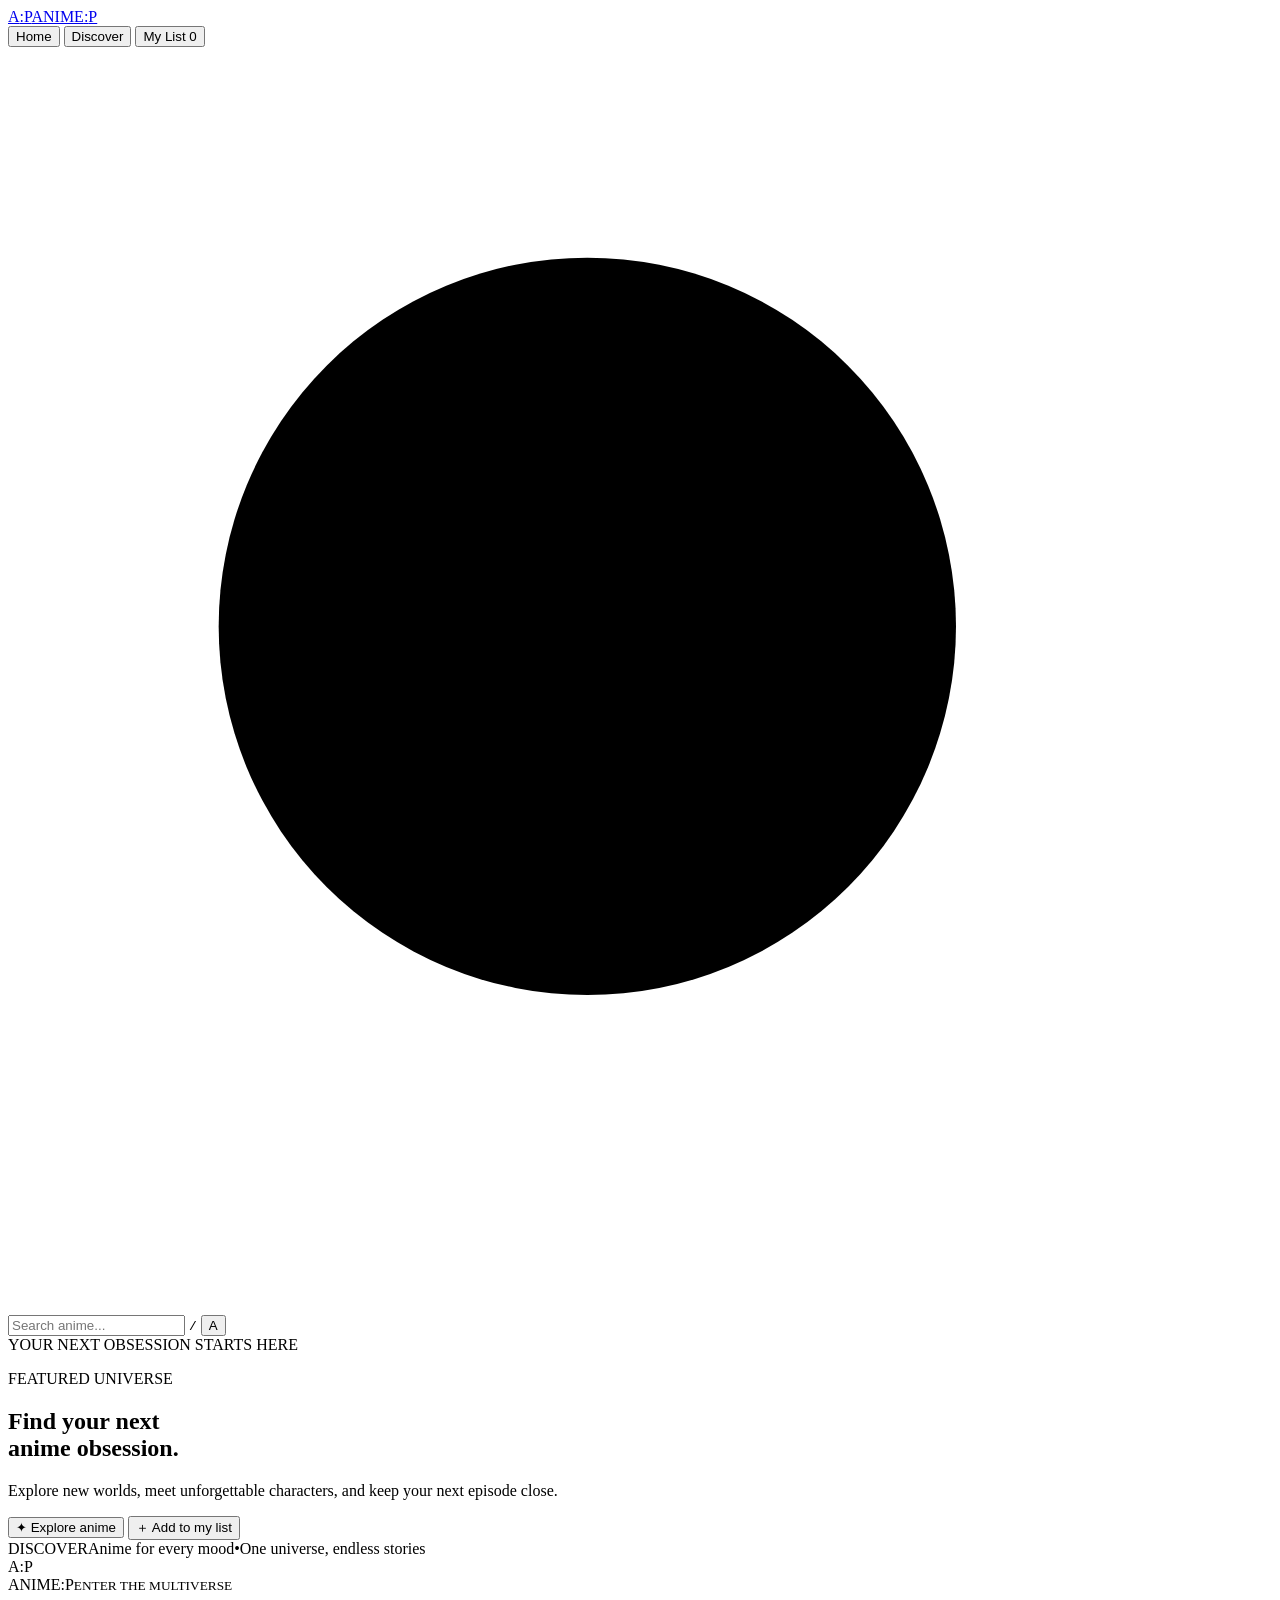
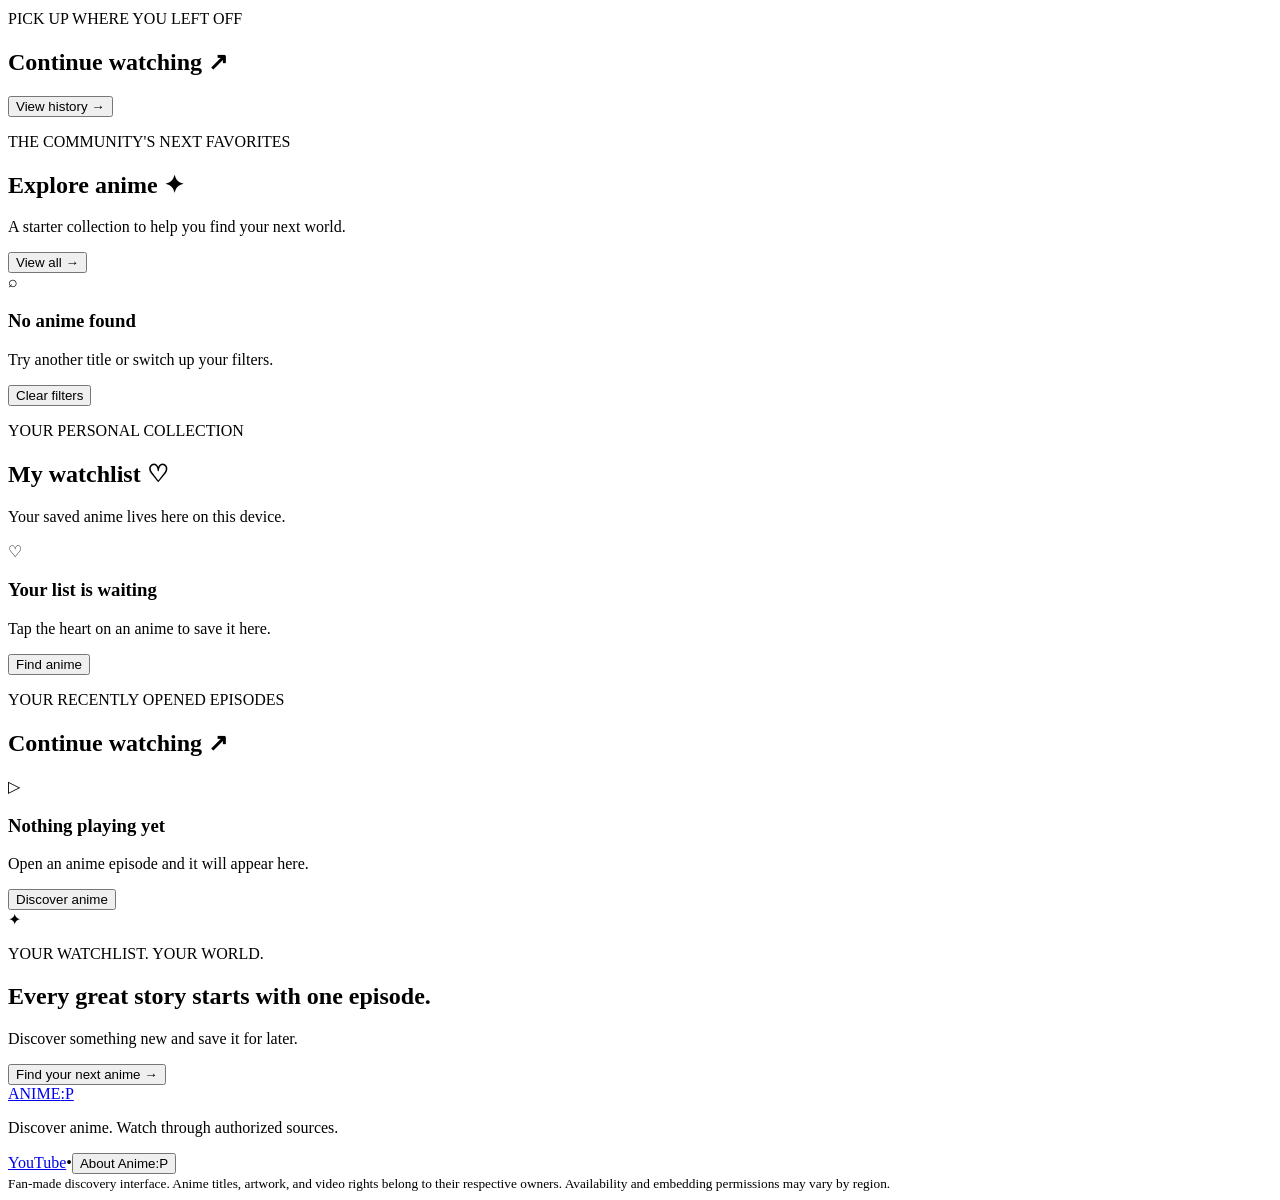
==== index.html @ 6824a946 "Rename index (12).html to index.html" ====
<!DOCTYPE html>
<html lang="en">
<head>
  <meta charset="UTF-8">
  <meta name="viewport" content="width=device-width, initial-scale=1.0">
  <meta name="theme-color" content="#090812">
  <meta name="description" content="Anime:P — discover anime, save your watchlist, and watch through authorized video sources.">
  <title>Anime:P — Your Anime Universe</title>
  <link rel="preconnect" href="https://fonts.googleapis.com">
  <link rel="preconnect" href="https://fonts.gstatic.com" crossorigin>
  <link href="https://fonts.googleapis.com/css2?family=DM+Sans:wght@400;500;600;700;800&family=Space+Grotesk:wght@500;600;700&display=swap" rel="stylesheet">
  <link rel="stylesheet" href="style.css">
  <script src="script.js" defer></script>
</head>
<body>
  <div class="ambient ambient-one"></div>
  <div class="ambient ambient-two"></div>
  <header class="topbar">
    <a class="brand" href="#" aria-label="Anime:P home"><span class="brand-mark">A<span>:</span>P</span><span class="brand-word">ANIME<span>:</span>P</span></a>
    <nav class="main-nav" aria-label="Main navigation">
      <button class="nav-link active" data-view="home">Home</button>
      <button class="nav-link" data-view="browse">Discover</button>
      <button class="nav-link" data-view="watchlist">My List <span id="listCount" class="nav-count">0</span></button>
    </nav>
    <div class="top-actions">
      <label class="search-box" aria-label="Search anime">
        <svg viewBox="0 0 24 24" aria-hidden="true"><circle cx="11" cy="11" r="7"></circle><path d="m16 16 4 4"></path></svg>
        <input id="searchInput" type="search" placeholder="Search anime..." autocomplete="off">
        <kbd>/</kbd>
      </label>
      <button class="avatar" id="profileButton" title="Local profile">A</button>
    </div>
  </header>

  <main>
    <section id="hero" class="hero">
      <div class="hero-copy">
        <div class="eyebrow"><span class="pulse-dot"></span> YOUR NEXT OBSESSION STARTS HERE</div>
        <p class="hero-kicker">FEATURED UNIVERSE</p>
        <h1>Find your next<br><span>anime obsession.</span></h1>
        <p class="hero-description">Explore new worlds, meet unforgettable characters, and keep your next episode close.</p>
        <div class="hero-actions">
          <button class="btn btn-primary" id="exploreButton"><span>✦</span> Explore anime</button>
          <button class="btn btn-ghost" id="heroListButton">＋ Add to my list</button>
        </div>
        <div class="hero-meta"><span class="meta-chip">DISCOVER</span><span>Anime for every mood</span><span class="meta-separator">•</span><span>One universe, endless stories</span></div>
      </div>
      <div class="hero-art" aria-hidden="true">
        <div class="orbit orbit-one"></div><div class="orbit orbit-two"></div>
        <div class="hero-glow"></div>
        <div class="hero-monogram">A<span>:</span>P</div>
        <div class="hero-art-caption"><span>ANIME:P</span><small>ENTER THE MULTIVERSE</small></div>
      </div>
      <div class="hero-bottom-line"></div>
    </section>

    <section id="continueSection" class="content-section hidden">
      <div class="section-heading"><div><p class="section-eyebrow">PICK UP WHERE YOU LEFT OFF</p><h2>Continue watching <span class="heading-spark">↗</span></h2></div><button class="text-button" data-view="history">View history <span>→</span></button></div>
      <div id="continueGrid" class="anime-row"></div>
    </section>

    <section id="homeTrending" class="content-section">
      <div class="section-heading"><div><p class="section-eyebrow">THE COMMUNITY'S NEXT FAVORITES</p><h2>Explore anime <span class="heading-spark">✦</span></h2><p class="section-subtitle">A starter collection to help you find your next world.</p></div><button class="text-button" data-view="browse">View all <span>→</span></button></div>
      <div id="genreChips" class="genre-chips"></div>
      <div id="animeGrid" class="anime-grid"></div>
      <div id="emptyState" class="empty-state hidden"><div class="empty-icon">⌕</div><h3>No anime found</h3><p>Try another title or switch up your filters.</p><button class="btn btn-ghost" id="clearFilters">Clear filters</button></div>
    </section>

    <section id="watchlistSection" class="content-section hidden">
      <div class="section-heading"><div><p class="section-eyebrow">YOUR PERSONAL COLLECTION</p><h2>My watchlist <span class="heading-spark">♡</span></h2><p class="section-subtitle">Your saved anime lives here on this device.</p></div></div>
      <div id="watchlistGrid" class="anime-grid"></div>
      <div id="watchlistEmpty" class="empty-state"><div class="empty-icon">♡</div><h3>Your list is waiting</h3><p>Tap the heart on an anime to save it here.</p><button class="btn btn-primary" data-view="browse">Find anime</button></div>
    </section>

    <section id="historySection" class="content-section hidden">
      <div class="section-heading"><div><p class="section-eyebrow">YOUR RECENTLY OPENED EPISODES</p><h2>Continue watching <span class="heading-spark">↗</span></h2></div></div>
      <div id="historyGrid" class="anime-grid"></div>
      <div id="historyEmpty" class="empty-state"><div class="empty-icon">▷</div><h3>Nothing playing yet</h3><p>Open an anime episode and it will appear here.</p><button class="btn btn-primary" data-view="browse">Discover anime</button></div>
    </section>

    <section class="bottom-callout">
      <div class="callout-symbol">✦</div><div><p class="section-eyebrow">YOUR WATCHLIST. YOUR WORLD.</p><h2>Every great story starts with one episode.</h2><p>Discover something new and save it for later.</p></div><button class="btn btn-primary" data-view="browse">Find your next anime <span>→</span></button>
    </section>
  </main>

  <footer class="footer"><a class="footer-brand" href="#">ANIME<span>:</span>P</a><p>Discover anime. Watch through authorized sources.</p><div><a href="https://www.youtube.com/" target="_blank" rel="noopener noreferrer">YouTube</a><span>•</span><button id="aboutButton">About Anime:P</button></div><small>Fan-made discovery interface. Anime titles, artwork, and video rights belong to their respective owners. Availability and embedding permissions may vary by region.</small></footer>

  <div id="toast" class="toast" role="status" aria-live="polite"></div>

  <dialog id="detailDialog" class="app-dialog">
    <button class="dialog-close" data-close="detailDialog" aria-label="Close">×</button>
    <div id="detailContent"></div>
  </dialog>
  <dialog id="playerDialog" class="app-dialog player-dialog">
    <button class="dialog-close" data-close="playerDialog" aria-label="Close player">×</button>
    <div id="playerContent"></div>
  </dialog>
  <dialog id="aboutDialog" class="app-dialog small-dialog">
    <button class="dialog-close" data-close="aboutDialog" aria-label="Close">×</button>
    <p class="section-eyebrow">A LITTLE ABOUT US</p><h2>Anime:P</h2>
    <p>Anime:P is an independent anime discovery interface. It does not host or re-upload anime episodes. Video playback is provided by third-party sources only when an authorized embed is configured and available.</p>
    <p>Starter catalog entries are examples for the interface. Add official video IDs and verify regional availability before presenting an episode as playable.</p>
    <button class="btn btn-primary" data-close="aboutDialog">Got it</button>
  </dialog>
</body>
</html>
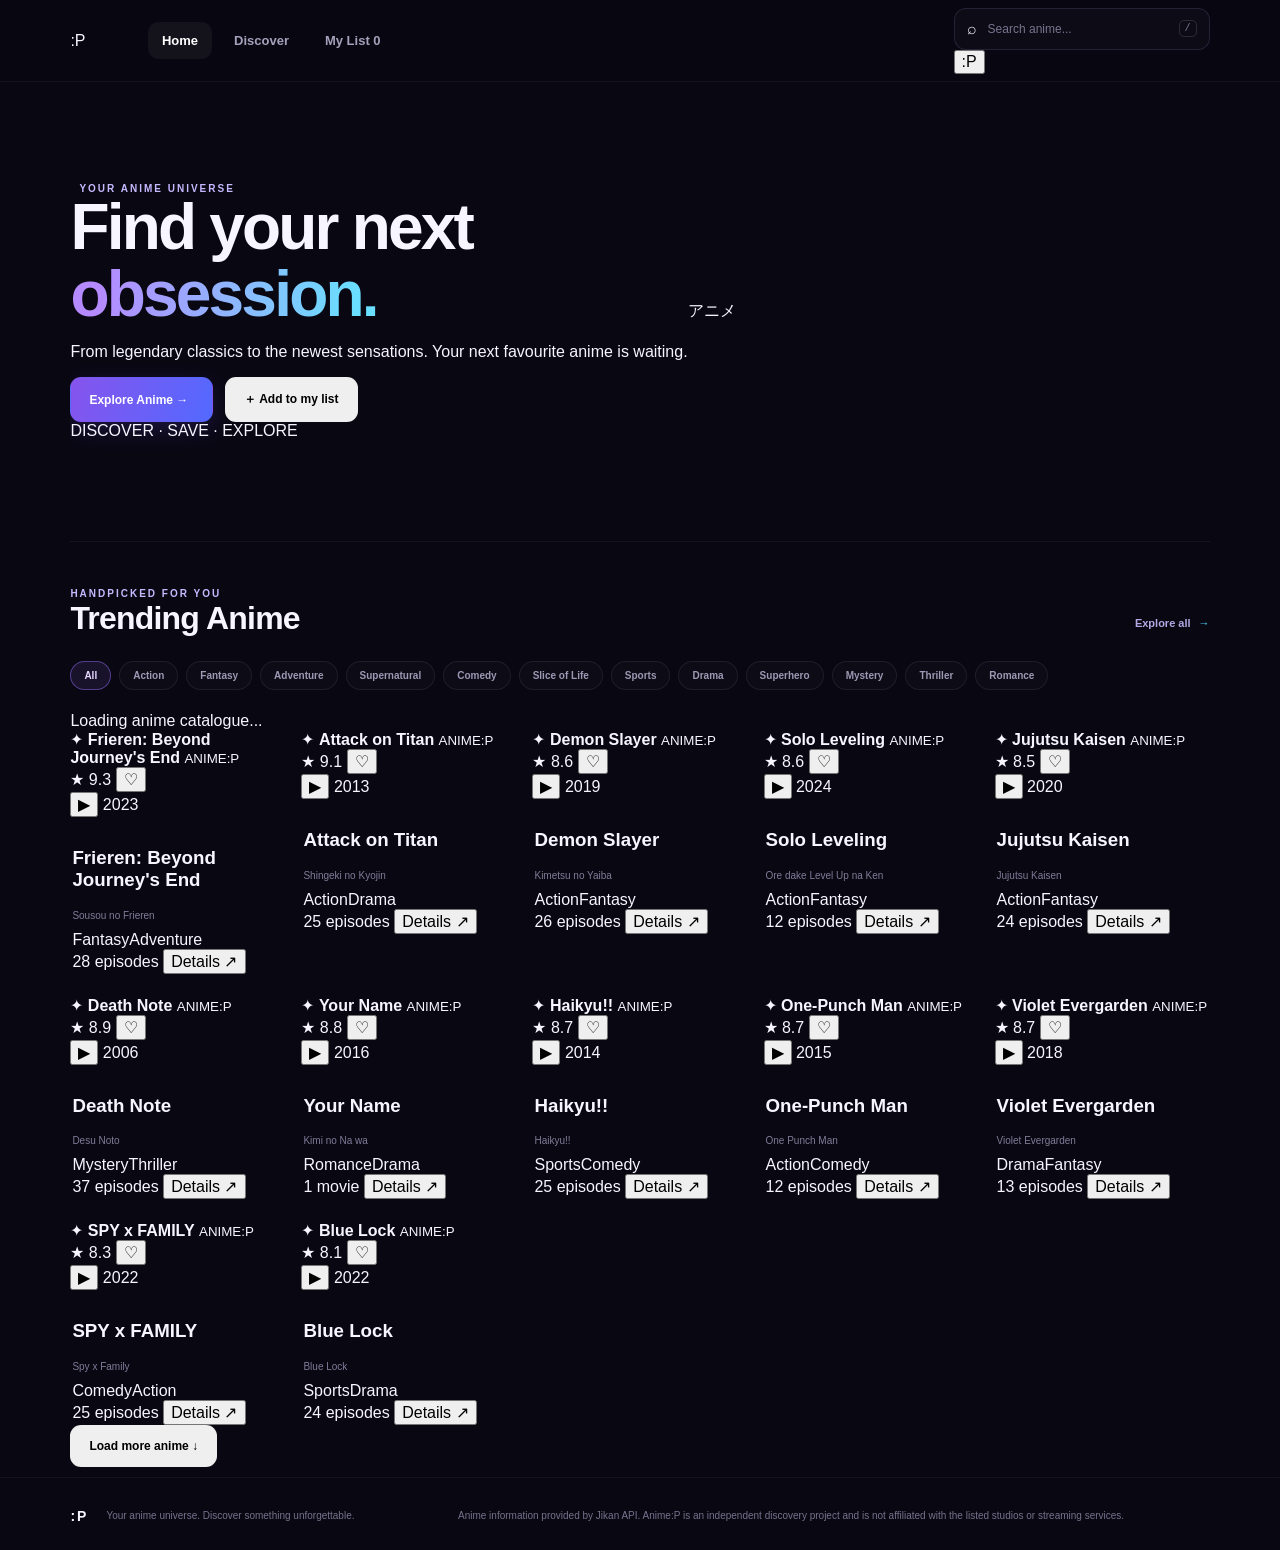
==== commit d1360c86: "Update index.html" ====
--- a/index.html
+++ b/index.html
@@ -1,10 +1,11 @@
+
 <!DOCTYPE html>
 <html lang="en">
 <head>
   <meta charset="UTF-8">
   <meta name="viewport" content="width=device-width, initial-scale=1.0">
   <meta name="theme-color" content="#090812">
-  <meta name="description" content="Anime:P — discover anime, save your watchlist, and watch through authorized video sources.">
+  <meta name="description" content="Discover trending anime, explore genres, save favourites and find your next anime obsession on Anime:P.">
   <title>Anime:P — Your Anime Universe</title>
   <link rel="preconnect" href="https://fonts.googleapis.com">
   <link rel="preconnect" href="https://fonts.gstatic.com" crossorigin>
@@ -13,94 +14,135 @@
   <script src="script.js" defer></script>
 </head>
 <body>
-  <div class="ambient ambient-one"></div>
-  <div class="ambient ambient-two"></div>
   <header class="topbar">
-    <a class="brand" href="#" aria-label="Anime:P home"><span class="brand-mark">A<span>:</span>P</span><span class="brand-word">ANIME<span>:</span>P</span></a>
-    <nav class="main-nav" aria-label="Main navigation">
+    <a class="brand" href="#" data-view="home" aria-label="Anime P home">:P</a>
+
+    <nav class="main-nav">
       <button class="nav-link active" data-view="home">Home</button>
       <button class="nav-link" data-view="browse">Discover</button>
-      <button class="nav-link" data-view="watchlist">My List <span id="listCount" class="nav-count">0</span></button>
+      <button class="nav-link" data-view="watchlist">My List <span id="listCount">0</span></button>
     </nav>
-    <div class="top-actions">
-      <label class="search-box" aria-label="Search anime">
-        <svg viewBox="0 0 24 24" aria-hidden="true"><circle cx="11" cy="11" r="7"></circle><path d="m16 16 4 4"></path></svg>
+
+    <div class="header-actions">
+      <label class="search-box">
+        <span>⌕</span>
         <input id="searchInput" type="search" placeholder="Search anime..." autocomplete="off">
         <kbd>/</kbd>
       </label>
-      <button class="avatar" id="profileButton" title="Local profile">A</button>
+      <button class="profile-button" id="aboutButton" aria-label="About Anime P">:P</button>
     </div>
   </header>
 
   <main>
     <section id="hero" class="hero">
-      <div class="hero-copy">
-        <div class="eyebrow"><span class="pulse-dot"></span> YOUR NEXT OBSESSION STARTS HERE</div>
-        <p class="hero-kicker">FEATURED UNIVERSE</p>
-        <h1>Find your next<br><span>anime obsession.</span></h1>
-        <p class="hero-description">Explore new worlds, meet unforgettable characters, and keep your next episode close.</p>
+      <div class="hero-backdrop"></div>
+      <div class="hero-content">
+        <span class="eyebrow"><span class="live-dot"></span> YOUR ANIME UNIVERSE</span>
+        <h1>Find your next<br><span>obsession.</span></h1>
+        <p>From legendary classics to the newest sensations. Your next favourite anime is waiting.</p>
         <div class="hero-actions">
-          <button class="btn btn-primary" id="exploreButton"><span>✦</span> Explore anime</button>
-          <button class="btn btn-ghost" id="heroListButton">＋ Add to my list</button>
+          <button class="btn btn-primary" id="exploreButton">Explore Anime <span>→</span></button>
+          <button class="btn btn-secondary" id="heroListButton">♡ My Watchlist</button>
         </div>
-        <div class="hero-meta"><span class="meta-chip">DISCOVER</span><span>Anime for every mood</span><span class="meta-separator">•</span><span>One universe, endless stories</span></div>
+        <div class="hero-note">DISCOVER · SAVE · EXPLORE</div>
       </div>
-      <div class="hero-art" aria-hidden="true">
-        <div class="orbit orbit-one"></div><div class="orbit orbit-two"></div>
-        <div class="hero-glow"></div>
-        <div class="hero-monogram">A<span>:</span>P</div>
-        <div class="hero-art-caption"><span>ANIME:P</span><small>ENTER THE MULTIVERSE</small></div>
-      </div>
-      <div class="hero-bottom-line"></div>
+      <div class="hero-decoration">アニメ</div>
     </section>
 
     <section id="continueSection" class="content-section hidden">
-      <div class="section-heading"><div><p class="section-eyebrow">PICK UP WHERE YOU LEFT OFF</p><h2>Continue watching <span class="heading-spark">↗</span></h2></div><button class="text-button" data-view="history">View history <span>→</span></button></div>
+      <div class="section-heading">
+        <div><span class="eyebrow">PICK UP WHERE YOU LEFT OFF</span><h2>Continue exploring</h2></div>
+      </div>
       <div id="continueGrid" class="anime-row"></div>
     </section>
 
     <section id="homeTrending" class="content-section">
-      <div class="section-heading"><div><p class="section-eyebrow">THE COMMUNITY'S NEXT FAVORITES</p><h2>Explore anime <span class="heading-spark">✦</span></h2><p class="section-subtitle">A starter collection to help you find your next world.</p></div><button class="text-button" data-view="browse">View all <span>→</span></button></div>
-      <div id="genreChips" class="genre-chips"></div>
+      <div class="section-heading">
+        <div><span class="eyebrow">HANDPICKED FOR YOU</span><h2 id="collectionTitle">Trending Anime</h2></div>
+        <button class="text-button" data-view="browse">Explore all <span>→</span></button>
+      </div>
+
+      <div id="genreChips" class="genre-chips">
+        <button class="genre-chip active" data-genre="all">All anime</button>
+        <button class="genre-chip" data-genre="Action">Action</button>
+        <button class="genre-chip" data-genre="Adventure">Adventure</button>
+        <button class="genre-chip" data-genre="Comedy">Comedy</button>
+        <button class="genre-chip" data-genre="Drama">Drama</button>
+        <button class="genre-chip" data-genre="Fantasy">Fantasy</button>
+        <button class="genre-chip" data-genre="Romance">Romance</button>
+        <button class="genre-chip" data-genre="Sci-Fi">Sci-Fi</button>
+      </div>
+
+      <div id="statusMessage" class="status-message">Loading anime catalogue...</div>
       <div id="animeGrid" class="anime-grid"></div>
-      <div id="emptyState" class="empty-state hidden"><div class="empty-icon">⌕</div><h3>No anime found</h3><p>Try another title or switch up your filters.</p><button class="btn btn-ghost" id="clearFilters">Clear filters</button></div>
+
+      <div id="emptyState" class="empty-state hidden">
+        <div class="empty-icon">⌕</div>
+        <h3>No anime found</h3>
+        <p>Try another title or genre.</p>
+        <button class="btn btn-secondary" id="clearFilters">Clear filters</button>
+      </div>
+
+      <div class="load-more-wrap">
+        <button class="btn btn-secondary" id="loadMoreButton">Load more anime ↓</button>
+      </div>
     </section>
 
     <section id="watchlistSection" class="content-section hidden">
-      <div class="section-heading"><div><p class="section-eyebrow">YOUR PERSONAL COLLECTION</p><h2>My watchlist <span class="heading-spark">♡</span></h2><p class="section-subtitle">Your saved anime lives here on this device.</p></div></div>
+      <div class="section-heading">
+        <div><span class="eyebrow">YOUR PERSONAL COLLECTION</span><h2>My Watchlist</h2><p class="section-description">All the anime you want to keep close.</p></div>
+      </div>
       <div id="watchlistGrid" class="anime-grid"></div>
-      <div id="watchlistEmpty" class="empty-state"><div class="empty-icon">♡</div><h3>Your list is waiting</h3><p>Tap the heart on an anime to save it here.</p><button class="btn btn-primary" data-view="browse">Find anime</button></div>
+      <div id="watchlistEmpty" class="empty-state">
+        <div class="empty-icon">♡</div>
+        <h3>Your list is waiting</h3>
+        <p>Tap the heart on any anime to save it here.</p>
+        <button class="btn btn-primary" data-view="browse">Discover anime →</button>
+      </div>
     </section>
 
     <section id="historySection" class="content-section hidden">
-      <div class="section-heading"><div><p class="section-eyebrow">YOUR RECENTLY OPENED EPISODES</p><h2>Continue watching <span class="heading-spark">↗</span></h2></div></div>
+      <div class="section-heading">
+        <div><span class="eyebrow">YOUR RECENT ACTIVITY</span><h2>Recently viewed</h2></div>
+        <button id="clearHistoryButton" class="text-button">Clear history</button>
+      </div>
       <div id="historyGrid" class="anime-grid"></div>
-      <div id="historyEmpty" class="empty-state"><div class="empty-icon">▷</div><h3>Nothing playing yet</h3><p>Open an anime episode and it will appear here.</p><button class="btn btn-primary" data-view="browse">Discover anime</button></div>
-    </section>
-
-    <section class="bottom-callout">
-      <div class="callout-symbol">✦</div><div><p class="section-eyebrow">YOUR WATCHLIST. YOUR WORLD.</p><h2>Every great story starts with one episode.</h2><p>Discover something new and save it for later.</p></div><button class="btn btn-primary" data-view="browse">Find your next anime <span>→</span></button>
+      <div id="historyEmpty" class="empty-state hidden">
+        <div class="empty-icon">◷</div>
+        <h3>Nothing here yet</h3>
+        <p>Open an anime to start your discovery history.</p>
+        <button class="btn btn-primary" data-view="browse">Find anime →</button>
+      </div>
     </section>
   </main>
 
-  <footer class="footer"><a class="footer-brand" href="#">ANIME<span>:</span>P</a><p>Discover anime. Watch through authorized sources.</p><div><a href="https://www.youtube.com/" target="_blank" rel="noopener noreferrer">YouTube</a><span>•</span><button id="aboutButton">About Anime:P</button></div><small>Fan-made discovery interface. Anime titles, artwork, and video rights belong to their respective owners. Availability and embedding permissions may vary by region.</small></footer>
+  <footer class="footer">
+    <a href="#" class="brand footer-brand" data-view="home">:P</a>
+    <p>Your anime universe. Discover something unforgettable.</p>
+    <p class="footer-small">Anime information provided by Jikan API. Anime:P is an independent discovery project and is not affiliated with the listed studios or streaming services.</p>
+  </footer>
+
+  <dialog id="detailDialog" class="app-dialog">
+    <button class="dialog-close" data-close="detailDialog" aria-label="Close">✕</button>
+    <div id="detailContent"></div>
+  </dialog>
+
+  <dialog id="playerDialog" class="app-dialog player-dialog">
+    <button class="dialog-close" data-close="playerDialog" aria-label="Close">✕</button>
+    <div id="playerContent"></div>
+  </dialog>
+
+  <dialog id="aboutDialog" class="app-dialog small-dialog">
+    <button class="dialog-close" data-close="aboutDialog" aria-label="Close">✕</button>
+    <div class="about-content">
+      <div class="about-logo">:P</div>
+      <h2>Welcome to Anime:P</h2>
+      <p>A place to discover anime, explore genres, learn about shows, and build your personal watchlist.</p>
+      <p class="section-description">Anime details are fetched from Jikan, an unofficial MyAnimeList API. This website does not host anime episodes.</p>
+      <button class="btn btn-primary" data-close="aboutDialog">Let's explore →</button>
+    </div>
+  </dialog>
 
   <div id="toast" class="toast" role="status" aria-live="polite"></div>
-
-  <dialog id="detailDialog" class="app-dialog">
-    <button class="dialog-close" data-close="detailDialog" aria-label="Close">×</button>
-    <div id="detailContent"></div>
-  </dialog>
-  <dialog id="playerDialog" class="app-dialog player-dialog">
-    <button class="dialog-close" data-close="playerDialog" aria-label="Close player">×</button>
-    <div id="playerContent"></div>
-  </dialog>
-  <dialog id="aboutDialog" class="app-dialog small-dialog">
-    <button class="dialog-close" data-close="aboutDialog" aria-label="Close">×</button>
-    <p class="section-eyebrow">A LITTLE ABOUT US</p><h2>Anime:P</h2>
-    <p>Anime:P is an independent anime discovery interface. It does not host or re-upload anime episodes. Video playback is provided by third-party sources only when an authorized embed is configured and available.</p>
-    <p>Starter catalog entries are examples for the interface. Add official video IDs and verify regional availability before presenting an episode as playable.</p>
-    <button class="btn btn-primary" data-close="aboutDialog">Got it</button>
-  </dialog>
 </body>
 </html>
--- a/style.css
+++ b/style.css
@@ -0,0 +1,25 @@
+ :root {
+  --bg:#090812; --panel:#11101e; --panel-2:#171429; --line:rgba(176,157,255,.14);
+  --text:#f7f5ff; --muted:#a5a0bb; --violet:#a56bff; --violet-bright:#bd8aff;
+  --blue:#4bd8ff; --radius:18px; --font:'DM Sans',sans-serif; --display:'Space Grotesk',sans-serif;
+}
+*{box-sizing:border-box}html{scroll-behavior:smooth}body{margin:0;background:var(--bg);color:var(--text);font-family:var(--font);min-height:100vh;overflow-x:hidden}
+button,input{font:inherit}button{cursor:pointer}a{color:inherit;text-decoration:none}.hidden{display:none!important}
+.ambient{position:absolute;pointer-events:none;filter:blur(100px);opacity:.15;z-index:-1;border-radius:50%}.ambient-one{width:380px;height:380px;background:#743bff;top:170px;left:-190px}.ambient-two{width:320px;height:320px;background:#0878ff;top:580px;right:-190px}
+.topbar{height:82px;display:flex;align-items:center;justify-content:space-between;padding:0 clamp(18px,5.5vw,88px);gap:24px;border-bottom:1px solid rgba(255,255,255,.055);background:rgba(9,8,18,.82);backdrop-filter:blur(20px);position:sticky;top:0;z-index:20}
+.brand{display:flex;align-items:center;gap:10px;flex-shrink:0}.brand-mark{width:42px;height:42px;display:grid;place-items:center;border-radius:13px;background:linear-gradient(145deg,#9c60ff,#3c65ff);font:700 16px var(--display);box-shadow:0 5px 25px #8047ff35}.brand-mark span,.brand-word span,.footer-brand span{color:var(--blue)}.brand-word{font:700 17px var(--display);letter-spacing:1.4px}
+.main-nav{display:flex;align-items:center;gap:8px;margin-right:auto;margin-left:clamp(10px,3vw,48px)}.nav-link{border:0;background:transparent;color:var(--muted);padding:11px 14px;border-radius:10px;font-size:13px;font-weight:700;transition:.2s}.nav-link:hover,.nav-link.active{color:white;background:#ffffff0c}.nav-count{font-size:10px;background:#6d4acb;color:white;border-radius:20px;padding:2px 6px;margin-left:4px}
+.top-actions{display:flex;align-items:center;gap:14px}.search-box{height:42px;width:clamp(170px,20vw,260px);display:flex;align-items:center;gap:9px;padding:0 12px;border:1px solid var(--line);background:#ffffff06;border-radius:12px}.search-box svg{width:17px;stroke:#9d97b6;stroke-width:1.8;fill:none;flex-shrink:0}.search-box input{min-width:0;width:100%;background:transparent;border:0;outline:0;color:white;font-size:12px}.search-box input::placeholder{color:#79738f}.search-box kbd{color:#807a98;border:1px solid #ffffff20;border-radius:5px;padding:2px 5px;font-size:10px}.avatar{width:37px;height:37px;border:1px solid #8c68ff75;border-radius:12px;background:linear-gradient(135deg,#30215c,#101c3b);color:#c9b3ff;font-weight:800}
+.hero{position:relative;min-height:460px;margin:0 clamp(18px,5.5vw,88px);display:flex;align-items:center;overflow:hidden;border-bottom:1px solid #ffffff0c}.hero-copy{position:relative;z-index:2;width:59%;padding:64px 0 74px}.eyebrow,.section-eyebrow{font-size:10px;letter-spacing:2px;font-weight:800;color:#9e8cd4}.eyebrow{display:flex;align-items:center;gap:9px;color:#c6b8ff}.pulse-dot{width:7px;height:7px;border-radius:50%;background:var(--blue);box-shadow:0 0 12px var(--blue)}.hero-kicker{font-size:10px;letter-spacing:3px;color:var(--blue);font-weight:800;margin:32px 0 12px}.hero h1{font:700 clamp(36px,5vw,66px)/1.04 var(--display);letter-spacing:-2.8px;margin:0}.hero h1 span{background:linear-gradient(95deg,#b58aff 10%,#6adfff 92%);background-clip:text;-webkit-background-clip:text;color:transparent}.hero-description{max-width:440px;color:#aaa5c1;line-height:1.8;font-size:14px;margin:20px 0 25px}.hero-actions{display:flex;flex-wrap:wrap;gap:12px}.btn{border-radius:11px;padding:13px 18px;font-size:12px;font-weight:800;border:1px solid transparent;transition:transform .2s,filter .2s}.btn:hover{transform:translateY(-2px);filter:brightness(1.1)}.btn-primary{color:white;background:linear-gradient(110deg,#8654ed,#5369ff);box-shadow:0 8px 25px #704cff30}.btn-primary span{margin-right:6px}.btn-ghost{background:#ffffff07;border-color:#ffffff18;color:#e6e0fa}.hero-meta{display:flex;align-items:center;gap:10px;color:#7f7898;font-size:10px;margin-top:30px}.meta-chip{border:1px solid #8f6dff4a;background:#8e65ff12;color:#bba1ff;border-radius:5px;padding:5px 7px;font-size:8px;font-weight:800;letter-spacing:1px}.meta-separator{color:#4bd8ff}
+.hero-art{position:absolute;right:0;top:0;width:49%;height:100%;display:grid;place-items:center;overflow:hidden}.hero-glow{position:absolute;width:290px;height:290px;border-radius:50%;background:linear-gradient(145deg,#854bff,#137bff);filter:blur(85px);opacity:.35}.hero-monogram{position:relative;font:700 clamp(90px,17vw,220px)/1 var(--display);letter-spacing:-17px;color:#ffffff0a;-webkit-text-stroke:1px #b99aff55;text-shadow:0 0 90px #794bff30;transform:rotate(-8deg)}.hero-monogram span{color:#4bd8ff60}.orbit{position:absolute;border:1px solid #9e7dff30;border-radius:50%;transform:rotate(-25deg)}.orbit-one{width:440px;height:180px}.orbit-two{width:370px;height:290px;transform:rotate(52deg);border-color:#50cfff20}.hero-art-caption{position:absolute;right:8%;bottom:58px;display:flex;flex-direction:column;gap:5px;letter-spacing:3px;font:700 10px var(--display);color:#bcb0e5}.hero-art-caption small{font:500 8px var(--font);color:#6f6a88;letter-spacing:2px}.hero-bottom-line{position:absolute;bottom:0;left:0;width:28%;height:2px;background:linear-gradient(90deg,var(--violet),transparent)}
+.content-section{padding:46px clamp(18px,5.5vw,88px) 10px}.section-heading{display:flex;align-items:flex-end;justify-content:space-between;gap:20px;margin-bottom:24px}.section-eyebrow{margin:0 0 9px;font-size:9px}.section-heading h2,.bottom-callout h2{font:700 clamp(23px,3vw,32px)/1.2 var(--display);letter-spacing:-.8px;margin:0}.heading-spark{color:var(--blue);font-size:.8em}.section-subtitle{color:#89839f;font-size:12px;margin:9px 0 0}.text-button{background:transparent;border:0;color:#b4a7e4;font-size:11px;font-weight:800;padding:8px 0}.text-button span{color:var(--blue);margin-left:5px}.genre-chips{display:flex;flex-wrap:wrap;gap:8px;margin:0 0 22px}.genre-chip{border:1px solid #ffffff12;background:#ffffff05;color:#9e98b5;border-radius:30px;padding:8px 13px;font-size:10px;font-weight:700;transition:.2s}.genre-chip:hover,.genre-chip.active{border-color:#9b75ff75;background:#9a65ff1b;color:#e6d9ff}
+.anime-grid{display:grid;grid-template-columns:repeat(5,minmax(0,1fr));gap:22px 16px}.anime-row{display:grid;grid-template-columns:repeat(4,minmax(0,1fr));gap:16px}.anime-card{min-width:0;cursor:pointer;position:relative}.poster{position:relative;aspect-ratio:3/4.15;border-radius:14px;overflow:hidden;background:linear-gradient(145deg,#211b3c,#101d38);border:1px solid #ffffff12;transition:transform .25s,border-color .25s}.anime-card:hover .poster{transform:translateY(-5px);border-color:#9f79ff80}.poster img{width:100%;height:100%;object-fit:cover;display:block;transition:transform .5s}.anime-card:hover .poster img{transform:scale(1.04)}.poster-fallback{position:absolute;inset:0;display:flex;flex-direction:column;align-items:center;justify-content:center;text-align:center;padding:15px;background:radial-gradient(circle at 20% 20%,#6d4ba4 0,transparent 44%),linear-gradient(145deg,#1b1a35,#0d2337)}.poster-fallback .fallback-symbol{font:700 54px var(--display);color:#ffffff26}.poster-fallback strong{font:700 14px var(--display);letter-spacing:1px;max-width:95%;overflow-wrap:anywhere}.poster-fallback small{color:#9b91bb;font-size:8px;letter-spacing:2px;margin-top:7px}.poster-overlay{position:absolute;inset:0;background:linear-gradient(0deg,#080712e8,transparent 62%);pointer-events:none}.poster-top{position:absolute;left:10px;right:10px;top:10px;display:flex;justify-content:space-between;align-items:center;gap:5px}.tag{border-radius:5px;padding:5px 7px;background:#0c0b18c9;border:1px solid #ffffff18;color:#d6caff;font-size:8px;font-weight:800;letter-spacing:.5px}.tag.featured{background:#8152e8d9;color:white;border-color:#b89aff50}.heart-btn{width:29px;height:29px;border-radius:9px;border:1px solid #ffffff25;background:#080712b8;color:#fff;font-size:17px;display:grid;place-items:center;line-height:1}.heart-btn.saved{color:#ff78bd;border-color:#ff78bd60;background:#451b3bce}.poster-bottom{position:absolute;left:12px;right:12px;bottom:12px;display:flex;align-items:center;justify-content:space-between;gap:6px}.poster-bottom span{font-size:9px;color:#d5d0e6}.poster-bottom .rating{color:#ffd77a;font-weight:800}.card-info{padding:11px 2px 0}.card-title{font:700 14px var(--display);white-space:nowrap;overflow:hidden;text-overflow:ellipsis;margin:0 0 6px}.card-subtitle{display:flex;justify-content:space-between;gap:6px;color:#817b99;font-size:10px}.card-subtitle span:last-child{color:#a9a0c8}.card-actions{display:flex;gap:7px;margin-top:11px}.mini-btn{border:1px solid #ffffff15;background:#ffffff06;color:#d5cdef;border-radius:8px;padding:8px 10px;font-size:10px;font-weight:700}.mini-btn:hover{border-color:#8c6cff88}.mini-btn.watch{flex:1;background:#8b5af51a;color:#c7b4ff;border-color:#9b72ff30}
+.empty-state{text-align:center;padding:54px 20px;border:1px dashed #ffffff1b;border-radius:16px;margin:10px 0 25px}.empty-icon{font-size:34px;color:#9f7aff}.empty-state h3{font:700 18px var(--display);margin:12px 0 7px}.empty-state p{color:#89839e;font-size:12px;margin:0 0 20px}
+.bottom-callout{margin:65px clamp(18px,5.5vw,88px) 50px;padding:27px 30px;border:1px solid #a77dff24;border-radius:18px;background:linear-gradient(105deg,#171126,#101324 72%);display:flex;align-items:center;gap:20px}.callout-symbol{width:47px;height:47px;flex-shrink:0;border-radius:14px;display:grid;place-items:center;background:#9d6aff1d;border:1px solid #9d6aff40;color:#bda0ff;font-size:22px}.bottom-callout h2{font-size:20px}.bottom-callout p:not(.section-eyebrow){color:#8f89a5;font-size:11px;margin:7px 0 0}.bottom-callout .btn{margin-left:auto;flex-shrink:0}
+.footer{border-top:1px solid #ffffff0c;padding:30px clamp(18px,5.5vw,88px) 26px;display:flex;align-items:center;gap:18px;flex-wrap:wrap}.footer-brand{font:700 14px var(--display);letter-spacing:2px}.footer p{color:#77718d;font-size:10px;margin:0 auto 0 0}.footer div{display:flex;gap:12px;color:#79728f;font-size:10px}.footer div a:hover,.footer button:hover{color:#c8b5ff}.footer button{background:none;border:0;color:inherit;padding:0;font-size:inherit}.footer small{flex-basis:100%;font-size:9px;line-height:1.7;color:#5e5872;max-width:900px}
+.toast{position:fixed;left:50%;bottom:25px;transform:translate(-50%,20px);opacity:0;pointer-events:none;background:#201936;border:1px solid #9b7aff55;color:#eee7ff;padding:12px 17px;border-radius:12px;font-size:12px;z-index:60;box-shadow:0 10px 35px #0008;transition:.25s}.toast.show{opacity:1;transform:translate(-50%,0)}
+.app-dialog{width:min(760px,calc(100% - 28px));max-height:88vh;overflow:auto;background:#100f1d;color:var(--text);border:1px solid #a98aff32;border-radius:20px;padding:0;box-shadow:0 25px 100px #000b}.app-dialog::backdrop{background:#05040bd9;backdrop-filter:blur(8px)}.dialog-close{position:sticky;top:12px;float:right;margin:12px 12px -45px 0;width:34px;height:34px;border-radius:11px;background:#080712db;border:1px solid #ffffff20;color:white;font-size:23px;z-index:4}.detail-layout{display:grid;grid-template-columns:230px 1fr;gap:25px;padding:28px}.detail-poster{width:100%;aspect-ratio:3/4.15;object-fit:cover;border-radius:13px;background:#211b3c}.detail-copy{padding:12px 0}.detail-copy h2{font:700 30px var(--display);margin:0 0 9px}.detail-tags{display:flex;gap:7px;flex-wrap:wrap;margin:12px 0}.detail-copy p{font-size:12px;line-height:1.8;color:#aaa4bf}.detail-rating{color:#ffd77a;font-size:12px;font-weight:800}.episode-title{font:700 14px var(--display);margin:22px 0 12px}.episode-list{display:grid;gap:8px}.episode-item{display:flex;align-items:center;gap:12px;background:#ffffff05;border:1px solid #ffffff12;padding:10px;border-radius:10px}.episode-number{width:36px;height:36px;display:grid;place-items:center;background:#8f65ff20;border-radius:9px;color:#c7afff;font-size:11px;font-weight:800;flex-shrink:0}.episode-item div:nth-child(2){min-width:0;flex:1}.episode-item strong{font-size:11px;display:block}.episode-item small{font-size:9px;color:#89839f;display:block;margin-top:4px}.episode-item button{border:0;border-radius:8px;padding:9px 11px;background:linear-gradient(110deg,#8654ed,#5369ff);color:white;font-size:10px;font-weight:800;flex-shrink:0}.episode-item button:disabled{background:#292638;color:#77718c;cursor:not-allowed}
+.player-dialog{width:min(950px,calc(100% - 24px))}.player-wrap{padding:28px}.player-wrap h2{font:700 20px var(--display);margin:0 45px 8px 0}.player-wrap p{color:#918ba7;font-size:11px;line-height:1.6}.video-frame{position:relative;width:100%;aspect-ratio:16/9;background:#05040a;border-radius:13px;overflow:hidden;margin-top:18px;border:1px solid #ffffff17}.video-frame iframe{position:absolute;inset:0;width:100%;height:100%;border:0}.player-notice{padding:18px;background:#171429;border:1px solid #ffffff12;border-radius:12px;margin-top:14px}.player-notice strong{font-size:12px}.player-notice p{margin:7px 0 0}.player-notice a{color:#79ddff;text-decoration:underline}.small-dialog{width:min(460px,calc(100% - 28px));padding:30px}.small-dialog h2{font:700 27px var(--display)}.small-dialog p:not(.section-eyebrow){color:#a49dbb;font-size:12px;line-height:1.8}
+@media(max-width:1050px){.anime-grid{grid-template-columns:repeat(4,minmax(0,1fr))}.hero{min-height:420px}.hero-art{width:43%}.hero-copy{width:67%}.brand-word{display:none}}
+@media(max-width:760px){.topbar{height:auto;min-height:70px;padding:12px 16px;flex-wrap:wrap;gap:12px}.brand-mark{width:37px;height:37px}.main-nav{order:3;width:100%;margin:0;justify-content:space-between;gap:4px}.nav-link{flex:1;padding:9px 7px;font-size:11px}.top-actions{margin-left:auto}.search-box{width:min(48vw,240px);height:38px}.search-box kbd{display:none}.hero{margin:0 18px;min-height:430px}.hero-copy{width:100%;padding:45px 0 54px}.hero h1{font-size:clamp(38px,10vw,57px)}.hero-description{max-width:340px;font-size:12px}.hero-art{width:60%;opacity:.38;right:-15%;}.hero-monogram{font-size:160px}.hero-meta{flex-wrap:wrap;max-width:310px;line-height:1.6}.content-section{padding:36px 18px 6px}.anime-grid{grid-template-columns:repeat(2,minmax(0,1fr));gap:20px 12px}.anime-row{grid-template-columns:repeat(2,minmax(0,1fr))}.section-heading{align-items:flex-start}.section-heading h2{font-size:25px}.section-subtitle{max-width:250px;line-height:1.5}.text-button{white-space:nowrap}.bottom-callout{margin:45px 18px 35px;padding:22px;align-items:flex-start;flex-wrap:wrap}.bottom-callout h2{font-size:18px}.bottom-callout .btn{margin:0;width:100%}.footer{padding:25px 18px;gap:12px}.footer p{flex-basis:calc(100% - 100px)}.footer div{flex-basis:100%}.detail-layout{grid-template-columns:100px 1fr;gap:15px;padding:20px}.detail-copy{padding:3px 0}.detail-copy h2{font-size:22px}.detail-copy p{font-size:11px}.detail-poster{border-radius:9px}.episode-title{margin-top:17px}.episode-item{gap:8px}.episode-item button{padding:8px}.player-wrap{padding:22px 15px}.player-wrap h2{font-size:17px}}
+@media(max-width:390px){.anime-grid{gap:17px 9px}.card-title{font-size:12px}.card-subtitle{font-size:9px}.poster-top{left:7px;right:7px;top:7px}.poster-bottom{left:8px;right:8px;bottom:8px}.tag{font-size:7px;padding:4px 5px}.heart-btn{width:26px;height:26px}.hero-actions .btn{padding:12px}.hero h1{letter-spacing:-1.8px}.detail-layout{grid-template-columns:80px 1fr}.episode-item small{font-size:8px}}
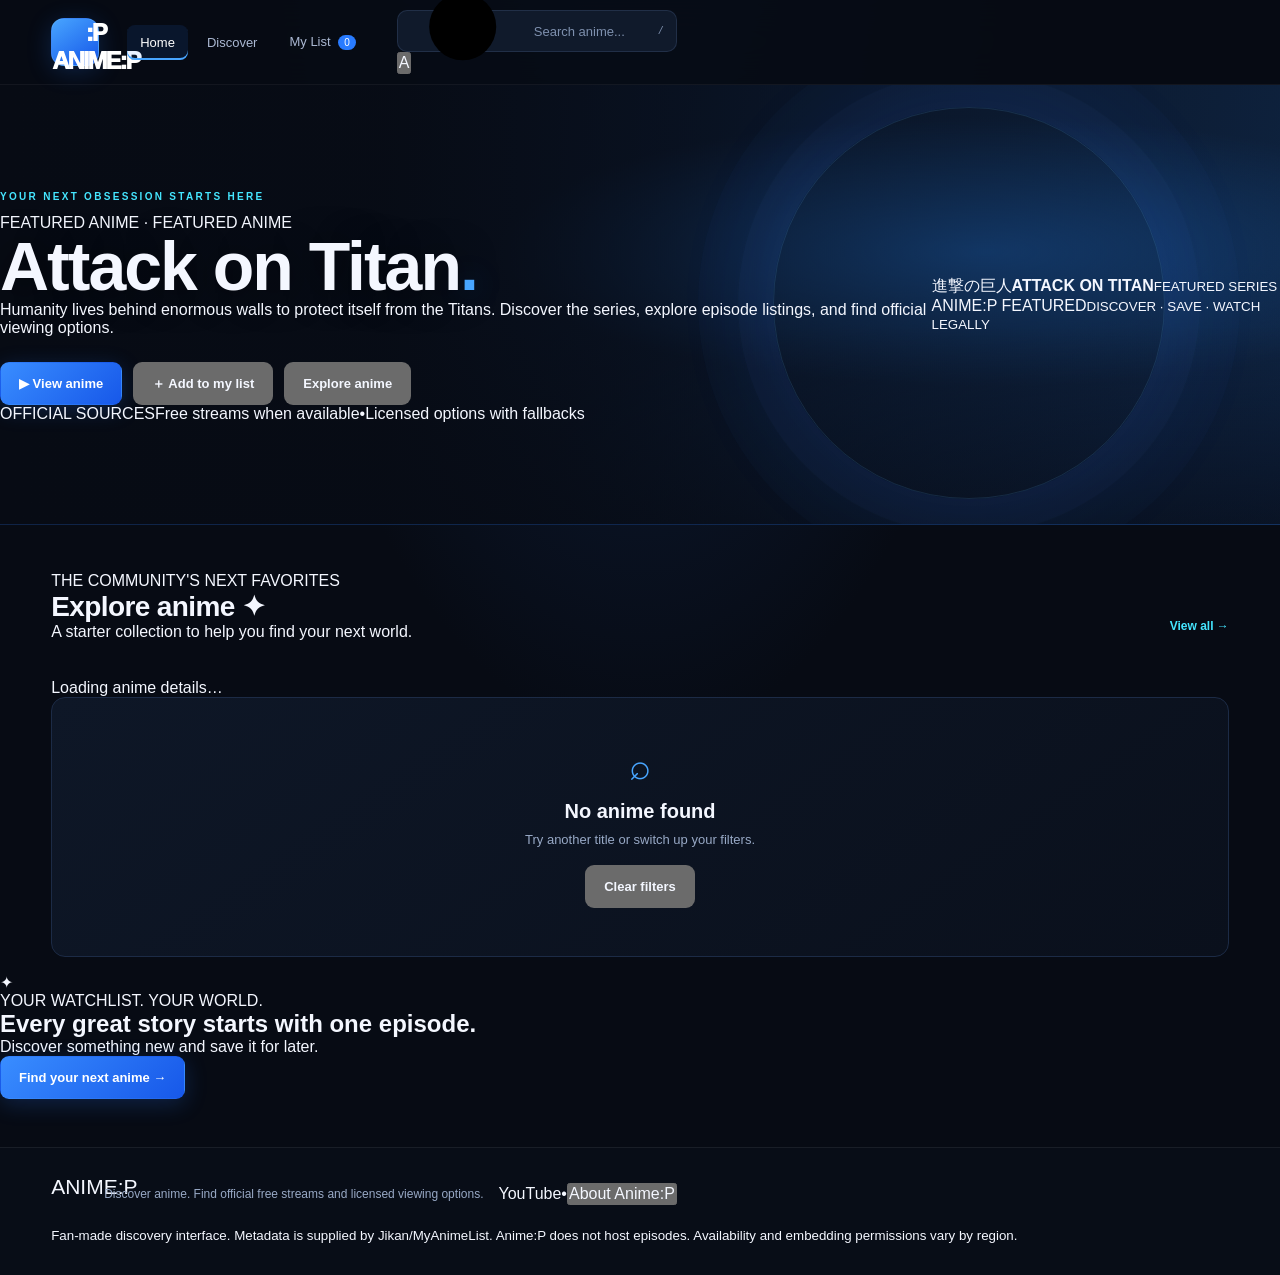
==== commit 51aee716: "Update index.html" ====
--- a/index.html
+++ b/index.html
@@ -1,11 +1,10 @@
-
 <!DOCTYPE html>
 <html lang="en">
 <head>
   <meta charset="UTF-8">
   <meta name="viewport" content="width=device-width, initial-scale=1.0">
-  <meta name="theme-color" content="#090812">
-  <meta name="description" content="Discover trending anime, explore genres, save favourites and find your next anime obsession on Anime:P.">
+  <meta name="theme-color" content="#070b14">
+  <meta name="description" content="Anime:P — discover anime, save your watchlist, and find official free streams or licensed viewing options.">
   <title>Anime:P — Your Anime Universe</title>
   <link rel="preconnect" href="https://fonts.googleapis.com">
   <link rel="preconnect" href="https://fonts.gstatic.com" crossorigin>
@@ -14,135 +13,95 @@
   <script src="script.js" defer></script>
 </head>
 <body>
+  <div class="ambient ambient-one"></div>
+  <div class="ambient ambient-two"></div>
   <header class="topbar">
-    <a class="brand" href="#" data-view="home" aria-label="Anime P home">:P</a>
-
-    <nav class="main-nav">
+    <a class="brand" href="#" aria-label="Anime:P home"><span class="brand-mark">:P</span><span class="brand-word">ANIME<span>:</span>P</span></a>
+    <nav class="main-nav" aria-label="Main navigation">
       <button class="nav-link active" data-view="home">Home</button>
       <button class="nav-link" data-view="browse">Discover</button>
-      <button class="nav-link" data-view="watchlist">My List <span id="listCount">0</span></button>
+      <button class="nav-link" data-view="watchlist">My List <span id="listCount" class="nav-count">0</span></button>
     </nav>
-
-    <div class="header-actions">
-      <label class="search-box">
-        <span>⌕</span>
+    <div class="top-actions">
+      <label class="search-box" aria-label="Search anime">
+        <svg viewBox="0 0 24 24" aria-hidden="true"><circle cx="11" cy="11" r="7"></circle><path d="m16 16 4 4"></path></svg>
         <input id="searchInput" type="search" placeholder="Search anime..." autocomplete="off">
         <kbd>/</kbd>
       </label>
-      <button class="profile-button" id="aboutButton" aria-label="About Anime P">:P</button>
+      <button class="avatar" id="profileButton" title="Local profile">A</button>
     </div>
   </header>
 
   <main>
     <section id="hero" class="hero">
-      <div class="hero-backdrop"></div>
-      <div class="hero-content">
-        <span class="eyebrow"><span class="live-dot"></span> YOUR ANIME UNIVERSE</span>
-        <h1>Find your next<br><span>obsession.</span></h1>
-        <p>From legendary classics to the newest sensations. Your next favourite anime is waiting.</p>
+      <div class="hero-copy">
+        <div class="eyebrow"><span class="pulse-dot"></span> YOUR NEXT OBSESSION STARTS HERE</div>
+        <p class="hero-kicker">FEATURED ANIME · <span id="heroRating">FEATURED ANIME</span></p>
+        <h1 id="heroTitle">Attack on Titan<span>.</span></h1>
+        <p class="hero-description" id="heroDescription">Humanity lives behind enormous walls to protect itself from the Titans. Discover the series, explore episode listings, and find official viewing options.</p>
         <div class="hero-actions">
-          <button class="btn btn-primary" id="exploreButton">Explore Anime <span>→</span></button>
-          <button class="btn btn-secondary" id="heroListButton">♡ My Watchlist</button>
+          <button class="btn btn-primary" id="heroWatchButton"><span>▶</span> View anime</button>
+          <button class="btn btn-ghost" id="heroListButton">＋ Add to my list</button>
+          <button class="btn btn-ghost" id="exploreButton">Explore anime</button>
         </div>
-        <div class="hero-note">DISCOVER · SAVE · EXPLORE</div>
+        <div class="hero-meta"><span class="meta-chip">OFFICIAL SOURCES</span><span>Free streams when available</span><span class="meta-separator">•</span><span>Licensed options with fallbacks</span></div>
       </div>
-      <div class="hero-decoration">アニメ</div>
+      <div class="hero-art hero-feature-art" aria-label="Featured Attack on Titan poster">
+        <div class="hero-glow"></div>
+        <div class="hero-poster-frame"><img id="heroPoster" alt="Attack on Titan poster" src="" class="hidden" onerror="this.classList.add('hidden');this.nextElementSibling?.classList.remove('hidden')"><div class="hero-poster-fallback"><span>進撃の巨人</span><strong>ATTACK ON TITAN</strong><small>FEATURED SERIES</small></div><div class="hero-poster-shade"></div></div>
+        <div class="hero-art-caption"><span>ANIME:P FEATURED</span><small>DISCOVER · SAVE · WATCH LEGALLY</small></div>
+      </div>
+      <div class="hero-bottom-line"></div>
     </section>
 
     <section id="continueSection" class="content-section hidden">
-      <div class="section-heading">
-        <div><span class="eyebrow">PICK UP WHERE YOU LEFT OFF</span><h2>Continue exploring</h2></div>
-      </div>
+      <div class="section-heading"><div><p class="section-eyebrow">PICK UP WHERE YOU LEFT OFF</p><h2>Continue watching <span class="heading-spark">↗</span></h2></div><button class="text-button" data-view="history">View history <span>→</span></button></div>
       <div id="continueGrid" class="anime-row"></div>
     </section>
 
     <section id="homeTrending" class="content-section">
-      <div class="section-heading">
-        <div><span class="eyebrow">HANDPICKED FOR YOU</span><h2 id="collectionTitle">Trending Anime</h2></div>
-        <button class="text-button" data-view="browse">Explore all <span>→</span></button>
-      </div>
-
-      <div id="genreChips" class="genre-chips">
-        <button class="genre-chip active" data-genre="all">All anime</button>
-        <button class="genre-chip" data-genre="Action">Action</button>
-        <button class="genre-chip" data-genre="Adventure">Adventure</button>
-        <button class="genre-chip" data-genre="Comedy">Comedy</button>
-        <button class="genre-chip" data-genre="Drama">Drama</button>
-        <button class="genre-chip" data-genre="Fantasy">Fantasy</button>
-        <button class="genre-chip" data-genre="Romance">Romance</button>
-        <button class="genre-chip" data-genre="Sci-Fi">Sci-Fi</button>
-      </div>
-
-      <div id="statusMessage" class="status-message">Loading anime catalogue...</div>
+      <div class="section-heading"><div><p class="section-eyebrow">THE COMMUNITY'S NEXT FAVORITES</p><h2>Explore anime <span class="heading-spark">✦</span></h2><p class="section-subtitle">A starter collection to help you find your next world.</p></div><button class="text-button" data-view="browse">View all <span>→</span></button></div>
+      <div id="genreChips" class="genre-chips"></div>
+      <p id="catalogStatus" class="catalog-status" aria-live="polite">Loading anime details…</p>
       <div id="animeGrid" class="anime-grid"></div>
-
-      <div id="emptyState" class="empty-state hidden">
-        <div class="empty-icon">⌕</div>
-        <h3>No anime found</h3>
-        <p>Try another title or genre.</p>
-        <button class="btn btn-secondary" id="clearFilters">Clear filters</button>
-      </div>
-
-      <div class="load-more-wrap">
-        <button class="btn btn-secondary" id="loadMoreButton">Load more anime ↓</button>
-      </div>
+      <div id="emptyState" class="empty-state hidden"><div class="empty-icon">⌕</div><h3>No anime found</h3><p>Try another title or switch up your filters.</p><button class="btn btn-ghost" id="clearFilters">Clear filters</button></div>
     </section>
 
     <section id="watchlistSection" class="content-section hidden">
-      <div class="section-heading">
-        <div><span class="eyebrow">YOUR PERSONAL COLLECTION</span><h2>My Watchlist</h2><p class="section-description">All the anime you want to keep close.</p></div>
-      </div>
+      <div class="section-heading"><div><p class="section-eyebrow">YOUR PERSONAL COLLECTION</p><h2>My watchlist <span class="heading-spark">♡</span></h2><p class="section-subtitle">Your saved anime lives here on this device.</p></div></div>
       <div id="watchlistGrid" class="anime-grid"></div>
-      <div id="watchlistEmpty" class="empty-state">
-        <div class="empty-icon">♡</div>
-        <h3>Your list is waiting</h3>
-        <p>Tap the heart on any anime to save it here.</p>
-        <button class="btn btn-primary" data-view="browse">Discover anime →</button>
-      </div>
+      <div id="watchlistEmpty" class="empty-state"><div class="empty-icon">♡</div><h3>Your list is waiting</h3><p>Tap the heart on an anime to save it here.</p><button class="btn btn-primary" data-view="browse">Find anime</button></div>
     </section>
 
     <section id="historySection" class="content-section hidden">
-      <div class="section-heading">
-        <div><span class="eyebrow">YOUR RECENT ACTIVITY</span><h2>Recently viewed</h2></div>
-        <button id="clearHistoryButton" class="text-button">Clear history</button>
-      </div>
+      <div class="section-heading"><div><p class="section-eyebrow">YOUR RECENTLY OPENED EPISODES</p><h2>Continue watching <span class="heading-spark">↗</span></h2></div></div>
       <div id="historyGrid" class="anime-grid"></div>
-      <div id="historyEmpty" class="empty-state hidden">
-        <div class="empty-icon">◷</div>
-        <h3>Nothing here yet</h3>
-        <p>Open an anime to start your discovery history.</p>
-        <button class="btn btn-primary" data-view="browse">Find anime →</button>
-      </div>
+      <div id="historyEmpty" class="empty-state"><div class="empty-icon">▷</div><h3>Nothing playing yet</h3><p>Open an anime episode and it will appear here.</p><button class="btn btn-primary" data-view="browse">Discover anime</button></div>
+    </section>
+
+    <section class="bottom-callout">
+      <div class="callout-symbol">✦</div><div><p class="section-eyebrow">YOUR WATCHLIST. YOUR WORLD.</p><h2>Every great story starts with one episode.</h2><p>Discover something new and save it for later.</p></div><button class="btn btn-primary" data-view="browse">Find your next anime <span>→</span></button>
     </section>
   </main>
 
-  <footer class="footer">
-    <a href="#" class="brand footer-brand" data-view="home">:P</a>
-    <p>Your anime universe. Discover something unforgettable.</p>
-    <p class="footer-small">Anime information provided by Jikan API. Anime:P is an independent discovery project and is not affiliated with the listed studios or streaming services.</p>
-  </footer>
+  <footer class="footer"><a class="footer-brand" href="#">ANIME<span>:</span>P</a><p>Discover anime. Find official free streams and licensed viewing options.</p><div><a href="https://www.youtube.com/" target="_blank" rel="noopener noreferrer">YouTube</a><span>•</span><button id="aboutButton">About Anime:P</button></div><small>Fan-made discovery interface. Metadata is supplied by Jikan/MyAnimeList. Anime:P does not host episodes. Availability and embedding permissions vary by region.</small></footer>
+
+  <div id="toast" class="toast" role="status" aria-live="polite"></div>
 
   <dialog id="detailDialog" class="app-dialog">
-    <button class="dialog-close" data-close="detailDialog" aria-label="Close">✕</button>
+    <button class="dialog-close" data-close="detailDialog" aria-label="Close">×</button>
     <div id="detailContent"></div>
   </dialog>
-
   <dialog id="playerDialog" class="app-dialog player-dialog">
-    <button class="dialog-close" data-close="playerDialog" aria-label="Close">✕</button>
+    <button class="dialog-close" data-close="playerDialog" aria-label="Close player">×</button>
     <div id="playerContent"></div>
   </dialog>
-
   <dialog id="aboutDialog" class="app-dialog small-dialog">
-    <button class="dialog-close" data-close="aboutDialog" aria-label="Close">✕</button>
-    <div class="about-content">
-      <div class="about-logo">:P</div>
-      <h2>Welcome to Anime:P</h2>
-      <p>A place to discover anime, explore genres, learn about shows, and build your personal watchlist.</p>
-      <p class="section-description">Anime details are fetched from Jikan, an unofficial MyAnimeList API. This website does not host anime episodes.</p>
-      <button class="btn btn-primary" data-close="aboutDialog">Let's explore →</button>
-    </div>
+    <button class="dialog-close" data-close="aboutDialog" aria-label="Close">×</button>
+    <p class="section-eyebrow">A LITTLE ABOUT US</p><h2>Anime:P</h2>
+    <p>Anime:P is an independent anime discovery interface. It does not host or re-upload anime episodes. Video playback is provided by third-party sources only when an authorized embed is configured and available.</p>
+    <p>Anime metadata is provided by Jikan/MyAnimeList. Anime:P does not host or re-upload episodes. Only verified authorized embeds are played in-site; other sources open the provider directly. Availability varies by region.</p>
+    <button class="btn btn-primary" data-close="aboutDialog">Got it</button>
   </dialog>
-
-  <div id="toast" class="toast" role="status" aria-live="polite"></div>
 </body>
 </html>
--- a/style.css
+++ b/style.css
@@ -1,25 +1,1259 @@
- :root {
-  --bg:#090812; --panel:#11101e; --panel-2:#171429; --line:rgba(176,157,255,.14);
-  --text:#f7f5ff; --muted:#a5a0bb; --violet:#a56bff; --violet-bright:#bd8aff;
-  --blue:#4bd8ff; --radius:18px; --font:'DM Sans',sans-serif; --display:'Space Grotesk',sans-serif;
-}
-*{box-sizing:border-box}html{scroll-behavior:smooth}body{margin:0;background:var(--bg);color:var(--text);font-family:var(--font);min-height:100vh;overflow-x:hidden}
-button,input{font:inherit}button{cursor:pointer}a{color:inherit;text-decoration:none}.hidden{display:none!important}
-.ambient{position:absolute;pointer-events:none;filter:blur(100px);opacity:.15;z-index:-1;border-radius:50%}.ambient-one{width:380px;height:380px;background:#743bff;top:170px;left:-190px}.ambient-two{width:320px;height:320px;background:#0878ff;top:580px;right:-190px}
-.topbar{height:82px;display:flex;align-items:center;justify-content:space-between;padding:0 clamp(18px,5.5vw,88px);gap:24px;border-bottom:1px solid rgba(255,255,255,.055);background:rgba(9,8,18,.82);backdrop-filter:blur(20px);position:sticky;top:0;z-index:20}
-.brand{display:flex;align-items:center;gap:10px;flex-shrink:0}.brand-mark{width:42px;height:42px;display:grid;place-items:center;border-radius:13px;background:linear-gradient(145deg,#9c60ff,#3c65ff);font:700 16px var(--display);box-shadow:0 5px 25px #8047ff35}.brand-mark span,.brand-word span,.footer-brand span{color:var(--blue)}.brand-word{font:700 17px var(--display);letter-spacing:1.4px}
-.main-nav{display:flex;align-items:center;gap:8px;margin-right:auto;margin-left:clamp(10px,3vw,48px)}.nav-link{border:0;background:transparent;color:var(--muted);padding:11px 14px;border-radius:10px;font-size:13px;font-weight:700;transition:.2s}.nav-link:hover,.nav-link.active{color:white;background:#ffffff0c}.nav-count{font-size:10px;background:#6d4acb;color:white;border-radius:20px;padding:2px 6px;margin-left:4px}
-.top-actions{display:flex;align-items:center;gap:14px}.search-box{height:42px;width:clamp(170px,20vw,260px);display:flex;align-items:center;gap:9px;padding:0 12px;border:1px solid var(--line);background:#ffffff06;border-radius:12px}.search-box svg{width:17px;stroke:#9d97b6;stroke-width:1.8;fill:none;flex-shrink:0}.search-box input{min-width:0;width:100%;background:transparent;border:0;outline:0;color:white;font-size:12px}.search-box input::placeholder{color:#79738f}.search-box kbd{color:#807a98;border:1px solid #ffffff20;border-radius:5px;padding:2px 5px;font-size:10px}.avatar{width:37px;height:37px;border:1px solid #8c68ff75;border-radius:12px;background:linear-gradient(135deg,#30215c,#101c3b);color:#c9b3ff;font-weight:800}
-.hero{position:relative;min-height:460px;margin:0 clamp(18px,5.5vw,88px);display:flex;align-items:center;overflow:hidden;border-bottom:1px solid #ffffff0c}.hero-copy{position:relative;z-index:2;width:59%;padding:64px 0 74px}.eyebrow,.section-eyebrow{font-size:10px;letter-spacing:2px;font-weight:800;color:#9e8cd4}.eyebrow{display:flex;align-items:center;gap:9px;color:#c6b8ff}.pulse-dot{width:7px;height:7px;border-radius:50%;background:var(--blue);box-shadow:0 0 12px var(--blue)}.hero-kicker{font-size:10px;letter-spacing:3px;color:var(--blue);font-weight:800;margin:32px 0 12px}.hero h1{font:700 clamp(36px,5vw,66px)/1.04 var(--display);letter-spacing:-2.8px;margin:0}.hero h1 span{background:linear-gradient(95deg,#b58aff 10%,#6adfff 92%);background-clip:text;-webkit-background-clip:text;color:transparent}.hero-description{max-width:440px;color:#aaa5c1;line-height:1.8;font-size:14px;margin:20px 0 25px}.hero-actions{display:flex;flex-wrap:wrap;gap:12px}.btn{border-radius:11px;padding:13px 18px;font-size:12px;font-weight:800;border:1px solid transparent;transition:transform .2s,filter .2s}.btn:hover{transform:translateY(-2px);filter:brightness(1.1)}.btn-primary{color:white;background:linear-gradient(110deg,#8654ed,#5369ff);box-shadow:0 8px 25px #704cff30}.btn-primary span{margin-right:6px}.btn-ghost{background:#ffffff07;border-color:#ffffff18;color:#e6e0fa}.hero-meta{display:flex;align-items:center;gap:10px;color:#7f7898;font-size:10px;margin-top:30px}.meta-chip{border:1px solid #8f6dff4a;background:#8e65ff12;color:#bba1ff;border-radius:5px;padding:5px 7px;font-size:8px;font-weight:800;letter-spacing:1px}.meta-separator{color:#4bd8ff}
-.hero-art{position:absolute;right:0;top:0;width:49%;height:100%;display:grid;place-items:center;overflow:hidden}.hero-glow{position:absolute;width:290px;height:290px;border-radius:50%;background:linear-gradient(145deg,#854bff,#137bff);filter:blur(85px);opacity:.35}.hero-monogram{position:relative;font:700 clamp(90px,17vw,220px)/1 var(--display);letter-spacing:-17px;color:#ffffff0a;-webkit-text-stroke:1px #b99aff55;text-shadow:0 0 90px #794bff30;transform:rotate(-8deg)}.hero-monogram span{color:#4bd8ff60}.orbit{position:absolute;border:1px solid #9e7dff30;border-radius:50%;transform:rotate(-25deg)}.orbit-one{width:440px;height:180px}.orbit-two{width:370px;height:290px;transform:rotate(52deg);border-color:#50cfff20}.hero-art-caption{position:absolute;right:8%;bottom:58px;display:flex;flex-direction:column;gap:5px;letter-spacing:3px;font:700 10px var(--display);color:#bcb0e5}.hero-art-caption small{font:500 8px var(--font);color:#6f6a88;letter-spacing:2px}.hero-bottom-line{position:absolute;bottom:0;left:0;width:28%;height:2px;background:linear-gradient(90deg,var(--violet),transparent)}
-.content-section{padding:46px clamp(18px,5.5vw,88px) 10px}.section-heading{display:flex;align-items:flex-end;justify-content:space-between;gap:20px;margin-bottom:24px}.section-eyebrow{margin:0 0 9px;font-size:9px}.section-heading h2,.bottom-callout h2{font:700 clamp(23px,3vw,32px)/1.2 var(--display);letter-spacing:-.8px;margin:0}.heading-spark{color:var(--blue);font-size:.8em}.section-subtitle{color:#89839f;font-size:12px;margin:9px 0 0}.text-button{background:transparent;border:0;color:#b4a7e4;font-size:11px;font-weight:800;padding:8px 0}.text-button span{color:var(--blue);margin-left:5px}.genre-chips{display:flex;flex-wrap:wrap;gap:8px;margin:0 0 22px}.genre-chip{border:1px solid #ffffff12;background:#ffffff05;color:#9e98b5;border-radius:30px;padding:8px 13px;font-size:10px;font-weight:700;transition:.2s}.genre-chip:hover,.genre-chip.active{border-color:#9b75ff75;background:#9a65ff1b;color:#e6d9ff}
-.anime-grid{display:grid;grid-template-columns:repeat(5,minmax(0,1fr));gap:22px 16px}.anime-row{display:grid;grid-template-columns:repeat(4,minmax(0,1fr));gap:16px}.anime-card{min-width:0;cursor:pointer;position:relative}.poster{position:relative;aspect-ratio:3/4.15;border-radius:14px;overflow:hidden;background:linear-gradient(145deg,#211b3c,#101d38);border:1px solid #ffffff12;transition:transform .25s,border-color .25s}.anime-card:hover .poster{transform:translateY(-5px);border-color:#9f79ff80}.poster img{width:100%;height:100%;object-fit:cover;display:block;transition:transform .5s}.anime-card:hover .poster img{transform:scale(1.04)}.poster-fallback{position:absolute;inset:0;display:flex;flex-direction:column;align-items:center;justify-content:center;text-align:center;padding:15px;background:radial-gradient(circle at 20% 20%,#6d4ba4 0,transparent 44%),linear-gradient(145deg,#1b1a35,#0d2337)}.poster-fallback .fallback-symbol{font:700 54px var(--display);color:#ffffff26}.poster-fallback strong{font:700 14px var(--display);letter-spacing:1px;max-width:95%;overflow-wrap:anywhere}.poster-fallback small{color:#9b91bb;font-size:8px;letter-spacing:2px;margin-top:7px}.poster-overlay{position:absolute;inset:0;background:linear-gradient(0deg,#080712e8,transparent 62%);pointer-events:none}.poster-top{position:absolute;left:10px;right:10px;top:10px;display:flex;justify-content:space-between;align-items:center;gap:5px}.tag{border-radius:5px;padding:5px 7px;background:#0c0b18c9;border:1px solid #ffffff18;color:#d6caff;font-size:8px;font-weight:800;letter-spacing:.5px}.tag.featured{background:#8152e8d9;color:white;border-color:#b89aff50}.heart-btn{width:29px;height:29px;border-radius:9px;border:1px solid #ffffff25;background:#080712b8;color:#fff;font-size:17px;display:grid;place-items:center;line-height:1}.heart-btn.saved{color:#ff78bd;border-color:#ff78bd60;background:#451b3bce}.poster-bottom{position:absolute;left:12px;right:12px;bottom:12px;display:flex;align-items:center;justify-content:space-between;gap:6px}.poster-bottom span{font-size:9px;color:#d5d0e6}.poster-bottom .rating{color:#ffd77a;font-weight:800}.card-info{padding:11px 2px 0}.card-title{font:700 14px var(--display);white-space:nowrap;overflow:hidden;text-overflow:ellipsis;margin:0 0 6px}.card-subtitle{display:flex;justify-content:space-between;gap:6px;color:#817b99;font-size:10px}.card-subtitle span:last-child{color:#a9a0c8}.card-actions{display:flex;gap:7px;margin-top:11px}.mini-btn{border:1px solid #ffffff15;background:#ffffff06;color:#d5cdef;border-radius:8px;padding:8px 10px;font-size:10px;font-weight:700}.mini-btn:hover{border-color:#8c6cff88}.mini-btn.watch{flex:1;background:#8b5af51a;color:#c7b4ff;border-color:#9b72ff30}
-.empty-state{text-align:center;padding:54px 20px;border:1px dashed #ffffff1b;border-radius:16px;margin:10px 0 25px}.empty-icon{font-size:34px;color:#9f7aff}.empty-state h3{font:700 18px var(--display);margin:12px 0 7px}.empty-state p{color:#89839e;font-size:12px;margin:0 0 20px}
-.bottom-callout{margin:65px clamp(18px,5.5vw,88px) 50px;padding:27px 30px;border:1px solid #a77dff24;border-radius:18px;background:linear-gradient(105deg,#171126,#101324 72%);display:flex;align-items:center;gap:20px}.callout-symbol{width:47px;height:47px;flex-shrink:0;border-radius:14px;display:grid;place-items:center;background:#9d6aff1d;border:1px solid #9d6aff40;color:#bda0ff;font-size:22px}.bottom-callout h2{font-size:20px}.bottom-callout p:not(.section-eyebrow){color:#8f89a5;font-size:11px;margin:7px 0 0}.bottom-callout .btn{margin-left:auto;flex-shrink:0}
-.footer{border-top:1px solid #ffffff0c;padding:30px clamp(18px,5.5vw,88px) 26px;display:flex;align-items:center;gap:18px;flex-wrap:wrap}.footer-brand{font:700 14px var(--display);letter-spacing:2px}.footer p{color:#77718d;font-size:10px;margin:0 auto 0 0}.footer div{display:flex;gap:12px;color:#79728f;font-size:10px}.footer div a:hover,.footer button:hover{color:#c8b5ff}.footer button{background:none;border:0;color:inherit;padding:0;font-size:inherit}.footer small{flex-basis:100%;font-size:9px;line-height:1.7;color:#5e5872;max-width:900px}
-.toast{position:fixed;left:50%;bottom:25px;transform:translate(-50%,20px);opacity:0;pointer-events:none;background:#201936;border:1px solid #9b7aff55;color:#eee7ff;padding:12px 17px;border-radius:12px;font-size:12px;z-index:60;box-shadow:0 10px 35px #0008;transition:.25s}.toast.show{opacity:1;transform:translate(-50%,0)}
-.app-dialog{width:min(760px,calc(100% - 28px));max-height:88vh;overflow:auto;background:#100f1d;color:var(--text);border:1px solid #a98aff32;border-radius:20px;padding:0;box-shadow:0 25px 100px #000b}.app-dialog::backdrop{background:#05040bd9;backdrop-filter:blur(8px)}.dialog-close{position:sticky;top:12px;float:right;margin:12px 12px -45px 0;width:34px;height:34px;border-radius:11px;background:#080712db;border:1px solid #ffffff20;color:white;font-size:23px;z-index:4}.detail-layout{display:grid;grid-template-columns:230px 1fr;gap:25px;padding:28px}.detail-poster{width:100%;aspect-ratio:3/4.15;object-fit:cover;border-radius:13px;background:#211b3c}.detail-copy{padding:12px 0}.detail-copy h2{font:700 30px var(--display);margin:0 0 9px}.detail-tags{display:flex;gap:7px;flex-wrap:wrap;margin:12px 0}.detail-copy p{font-size:12px;line-height:1.8;color:#aaa4bf}.detail-rating{color:#ffd77a;font-size:12px;font-weight:800}.episode-title{font:700 14px var(--display);margin:22px 0 12px}.episode-list{display:grid;gap:8px}.episode-item{display:flex;align-items:center;gap:12px;background:#ffffff05;border:1px solid #ffffff12;padding:10px;border-radius:10px}.episode-number{width:36px;height:36px;display:grid;place-items:center;background:#8f65ff20;border-radius:9px;color:#c7afff;font-size:11px;font-weight:800;flex-shrink:0}.episode-item div:nth-child(2){min-width:0;flex:1}.episode-item strong{font-size:11px;display:block}.episode-item small{font-size:9px;color:#89839f;display:block;margin-top:4px}.episode-item button{border:0;border-radius:8px;padding:9px 11px;background:linear-gradient(110deg,#8654ed,#5369ff);color:white;font-size:10px;font-weight:800;flex-shrink:0}.episode-item button:disabled{background:#292638;color:#77718c;cursor:not-allowed}
-.player-dialog{width:min(950px,calc(100% - 24px))}.player-wrap{padding:28px}.player-wrap h2{font:700 20px var(--display);margin:0 45px 8px 0}.player-wrap p{color:#918ba7;font-size:11px;line-height:1.6}.video-frame{position:relative;width:100%;aspect-ratio:16/9;background:#05040a;border-radius:13px;overflow:hidden;margin-top:18px;border:1px solid #ffffff17}.video-frame iframe{position:absolute;inset:0;width:100%;height:100%;border:0}.player-notice{padding:18px;background:#171429;border:1px solid #ffffff12;border-radius:12px;margin-top:14px}.player-notice strong{font-size:12px}.player-notice p{margin:7px 0 0}.player-notice a{color:#79ddff;text-decoration:underline}.small-dialog{width:min(460px,calc(100% - 28px));padding:30px}.small-dialog h2{font:700 27px var(--display)}.small-dialog p:not(.section-eyebrow){color:#a49dbb;font-size:12px;line-height:1.8}
-@media(max-width:1050px){.anime-grid{grid-template-columns:repeat(4,minmax(0,1fr))}.hero{min-height:420px}.hero-art{width:43%}.hero-copy{width:67%}.brand-word{display:none}}
-@media(max-width:760px){.topbar{height:auto;min-height:70px;padding:12px 16px;flex-wrap:wrap;gap:12px}.brand-mark{width:37px;height:37px}.main-nav{order:3;width:100%;margin:0;justify-content:space-between;gap:4px}.nav-link{flex:1;padding:9px 7px;font-size:11px}.top-actions{margin-left:auto}.search-box{width:min(48vw,240px);height:38px}.search-box kbd{display:none}.hero{margin:0 18px;min-height:430px}.hero-copy{width:100%;padding:45px 0 54px}.hero h1{font-size:clamp(38px,10vw,57px)}.hero-description{max-width:340px;font-size:12px}.hero-art{width:60%;opacity:.38;right:-15%;}.hero-monogram{font-size:160px}.hero-meta{flex-wrap:wrap;max-width:310px;line-height:1.6}.content-section{padding:36px 18px 6px}.anime-grid{grid-template-columns:repeat(2,minmax(0,1fr));gap:20px 12px}.anime-row{grid-template-columns:repeat(2,minmax(0,1fr))}.section-heading{align-items:flex-start}.section-heading h2{font-size:25px}.section-subtitle{max-width:250px;line-height:1.5}.text-button{white-space:nowrap}.bottom-callout{margin:45px 18px 35px;padding:22px;align-items:flex-start;flex-wrap:wrap}.bottom-callout h2{font-size:18px}.bottom-callout .btn{margin:0;width:100%}.footer{padding:25px 18px;gap:12px}.footer p{flex-basis:calc(100% - 100px)}.footer div{flex-basis:100%}.detail-layout{grid-template-columns:100px 1fr;gap:15px;padding:20px}.detail-copy{padding:3px 0}.detail-copy h2{font-size:22px}.detail-copy p{font-size:11px}.detail-poster{border-radius:9px}.episode-title{margin-top:17px}.episode-item{gap:8px}.episode-item button{padding:8px}.player-wrap{padding:22px 15px}.player-wrap h2{font-size:17px}}
-@media(max-width:390px){.anime-grid{gap:17px 9px}.card-title{font-size:12px}.card-subtitle{font-size:9px}.poster-top{left:7px;right:7px;top:7px}.poster-bottom{left:8px;right:8px;bottom:8px}.tag{font-size:7px;padding:4px 5px}.heart-btn{width:26px;height:26px}.hero-actions .btn{padding:12px}.hero h1{letter-spacing:-1.8px}.detail-layout{grid-template-columns:80px 1fr}.episode-item small{font-size:8px}}
+
+/* =========================================================
+   ANIME:P — BLUE CINEMATIC UI
+   Midnight blue • Neon blue • Cyan
+   Compatible with the existing Anime:P HTML structure
+   ========================================================= */
+
+:root {
+  color-scheme: dark;
+  --bg: #070b14;
+  --panel: #0e1627;
+  --panel-light: #14213a;
+  --accent: #287bff;
+  --accent-bright: #48a5ff;
+  --cyan: #45e6ff;
+  --text: #f4f7ff;
+  --muted: #98a9c6;
+  --border: #1c2b46;
+  --purple: #287bff;
+  --blue: #45e6ff;
+  --radius: 12px;
+  --glow: 0 0 25px #287bff22;
+}
+
+* {
+  box-sizing: border-box;
+  margin: 0;
+  padding: 0;
+}
+
+html {
+  scroll-behavior: smooth;
+  scroll-padding-top: 90px;
+}
+
+body {
+  min-height: 100vh;
+  overflow-x: hidden;
+  background:
+    radial-gradient(ellipse at 50% -15%, #10254a 0%, transparent 45%),
+    var(--bg);
+  color: var(--text);
+  font-family: "DM Sans", Arial, sans-serif;
+}
+
+button,
+input {
+  font: inherit;
+}
+
+button {
+  color: inherit;
+  cursor: pointer;
+}
+
+a {
+  color: inherit;
+  text-decoration: none;
+}
+
+img {
+  max-width: 100%;
+}
+
+.hidden {
+  display: none !important;
+}
+
+/* =========================================================
+   TOP NAVIGATION
+   ========================================================= */
+
+.topbar {
+  position: sticky;
+  top: 0;
+  z-index: 100;
+  min-height: 72px;
+  padding: 10px 4%;
+  display: flex;
+  align-items: center;
+  gap: 28px;
+  background: #070b14ed;
+  border-bottom: 1px solid #ffffff0d;
+  backdrop-filter: blur(18px);
+  -webkit-backdrop-filter: blur(18px);
+}
+
+.brand {
+  width: 48px;
+  height: 48px;
+  flex-shrink: 0;
+  display: grid;
+  place-items: center;
+  background: linear-gradient(145deg, #48a5ff, #1455e8);
+  color: #fff;
+  border: 1px solid #70bdff55;
+  border-radius: 13px;
+  box-shadow: 0 5px 25px #287bff38;
+  font-size: 24px;
+  font-weight: 1000;
+  font-family: "Space Grotesk", sans-serif;
+  letter-spacing: -2px;
+  transition: transform 0.2s, box-shadow 0.2s;
+}
+
+.brand:hover {
+  transform: translateY(-2px);
+  box-shadow: 0 7px 30px #287bff60;
+}
+
+.main-nav {
+  display: flex;
+  align-items: center;
+  gap: 6px;
+}
+
+.nav-link {
+  padding: 10px 13px;
+  border: 0;
+  border-radius: 8px;
+  background: transparent;
+  color: #aab8d2;
+  font-size: 13px;
+  transition: 0.2s ease;
+}
+
+.nav-link:hover,
+.nav-link.active {
+  color: #fff;
+  background: #287bff1b;
+}
+
+.nav-link.active {
+  box-shadow: inset 0 -2px var(--accent-bright);
+}
+
+#listCount {
+  display: inline-block;
+  margin-left: 4px;
+  padding: 2px 6px;
+  border-radius: 20px;
+  background: var(--accent);
+  color: #fff;
+  font-size: 10px;
+}
+
+.header-actions {
+  display: flex;
+  align-items: center;
+  gap: 10px;
+  margin-left: auto;
+}
+
+.search-box {
+  width: min(280px, 29vw);
+  height: 42px;
+  display: flex;
+  align-items: center;
+  gap: 9px;
+  padding: 0 12px;
+  border: 1px solid #7fa5e027;
+  border-radius: 10px;
+  background: #101a2b;
+  transition: border-color 0.2s, box-shadow 0.2s;
+}
+
+.search-box:focus-within {
+  border-color: var(--accent-bright);
+  box-shadow: 0 0 0 3px #287bff20;
+}
+
+.search-box > span {
+  color: var(--cyan);
+  font-size: 21px;
+}
+
+.search-box input {
+  width: 100%;
+  min-width: 0;
+  outline: none;
+  border: 0;
+  background: transparent;
+  color: #fff;
+  font-size: 13px;
+}
+
+.search-box input::placeholder {
+  color: #7e90ae;
+}
+
+.search-box kbd {
+  color: #7e90ae;
+  font-size: 10px;
+}
+
+.profile-button {
+  width: 40px;
+  height: 40px;
+  flex-shrink: 0;
+  border: 1px solid #398bff70;
+  border-radius: 10px;
+  background: #132746;
+  color: #fff;
+  font-weight: 800;
+  transition: 0.2s;
+}
+
+.profile-button:hover {
+  background: #1a3a67;
+  border-color: var(--cyan);
+}
+
+/* =========================================================
+   CINEMATIC HERO — ATTACK ON TITAN FEATURE
+   ========================================================= */
+
+.hero {
+  position: relative;
+  isolation: isolate;
+  overflow: hidden;
+  min-height: 440px;
+  margin: 0 0 22px;
+  display: flex;
+  align-items: center;
+  background:
+    radial-gradient(ellipse at 77% 38%, #174b8b 0%, transparent 35%),
+    radial-gradient(ellipse at 95% 100%, #102a52 0%, transparent 42%),
+    linear-gradient(110deg, #0a1426 0%, #0b1930 48%, #10294a 100%);
+  border-bottom: 1px solid #287bff26;
+}
+
+/* Atmospheric background shapes without needing an image */
+.hero::before {
+  content: "";
+  position: absolute;
+  z-index: -1;
+  inset: 0;
+  background:
+    linear-gradient(90deg, #070b14 0%, #070b14f0 30%, #070b146b 62%, #070b1430 100%),
+    linear-gradient(0deg, #070b14a8 0%, transparent 45%);
+  pointer-events: none;
+}
+
+.hero::after {
+  content: "";
+  position: absolute;
+  z-index: -1;
+  width: 390px;
+  height: 390px;
+  right: 9%;
+  top: 5%;
+  border: 1px solid #65b9ff24;
+  border-radius: 50%;
+  box-shadow:
+    0 0 0 35px #398bff08,
+    0 0 0 75px #398bff06,
+    0 0 100px #287bff20;
+  pointer-events: none;
+}
+
+.hero-backdrop {
+  position: absolute;
+  z-index: -1;
+  inset: 0;
+  background:
+    linear-gradient(90deg, #070b14 0%, #070b14d9 38%, #070b1438 100%),
+    repeating-linear-gradient(
+      120deg,
+      transparent 0,
+      transparent 90px,
+      #8bc8ff05 91px,
+      transparent 92px
+    );
+  pointer-events: none;
+}
+
+/* Large decorative silhouette on the right */
+.hero-decoration {
+  position: absolute;
+  z-index: -1;
+  right: 5%;
+  bottom: -25px;
+  color: #7bbaff10;
+  font-size: clamp(110px, 20vw, 245px);
+  font-weight: 1000;
+  line-height: 1;
+  letter-spacing: -12px;
+  pointer-events: none;
+  user-select: none;
+  text-shadow: 0 0 70px #287bff25;
+}
+
+.hero-content {
+  position: relative;
+  z-index: 2;
+  width: 100%;
+  max-width: 720px;
+  padding: 55px 5%;
+}
+
+.eyebrow {
+  display: inline-block;
+  margin-bottom: 12px;
+  color: var(--cyan);
+  font-size: 10px;
+  font-weight: 900;
+  letter-spacing: 2.3px;
+  text-transform: uppercase;
+}
+
+.live-dot {
+  width: 7px;
+  height: 7px;
+  display: inline-block;
+  margin-right: 7px;
+  border-radius: 50%;
+  background: var(--cyan);
+  box-shadow: 0 0 12px #45e6ff99;
+}
+
+.hero h1 {
+  max-width: 640px;
+  font-family: "Space Grotesk", sans-serif;
+  font-size: clamp(38px, 5.5vw, 68px);
+  font-weight: 900;
+  line-height: 1.02;
+  letter-spacing: -2px;
+  text-shadow: 0 4px 35px #0008;
+}
+
+.hero h1 span {
+  color: var(--accent-bright);
+  text-shadow: 0 0 30px #287bff55;
+}
+
+.hero-content > p {
+  max-width: 440px;
+  margin-top: 17px;
+  color: #c0cde2;
+  font-size: 14px;
+  line-height: 1.8;
+}
+
+.hero-actions {
+  display: flex;
+  flex-wrap: wrap;
+  gap: 11px;
+  margin-top: 25px;
+}
+
+.btn {
+  min-height: 43px;
+  padding: 0 18px;
+  border: 1px solid transparent;
+  border-radius: 9px;
+  font-size: 13px;
+  font-weight: 800;
+  transition:
+    transform 0.2s,
+    background 0.2s,
+    box-shadow 0.2s,
+    border-color 0.2s;
+}
+
+.btn:hover {
+  transform: translateY(-2px);
+}
+
+.btn-primary {
+  background: linear-gradient(135deg, #398dff, #1758e9);
+  color: #fff;
+  box-shadow: 0 5px 22px #287bff38;
+}
+
+.btn-primary:hover {
+  background: linear-gradient(135deg, #59a7ff, #287bff);
+  box-shadow: 0 8px 28px #287bff55;
+}
+
+.btn-secondary {
+  border-color: #8abfff42;
+  background: #102441b8;
+  color: #f4f8ff;
+}
+
+.btn-secondary:hover {
+  border-color: var(--cyan);
+  background: #18375d;
+}
+
+.hero-note {
+  margin-top: 22px;
+  color: #8398b8;
+  font-size: 9px;
+  letter-spacing: 2px;
+}
+
+/* =========================================================
+   MAIN CONTENT SECTIONS
+   ========================================================= */
+
+.content-section {
+  padding: 25px 4% 16px;
+}
+
+.section-heading {
+  display: flex;
+  align-items: end;
+  justify-content: space-between;
+  gap: 15px;
+  margin-bottom: 18px;
+}
+
+.section-heading .eyebrow {
+  margin-bottom: 5px;
+}
+
+.section-heading h2 {
+  font-family: "Space Grotesk", sans-serif;
+  font-size: clamp(21px, 2.5vw, 28px);
+  font-weight: 800;
+  letter-spacing: -0.6px;
+}
+
+.section-description {
+  margin-top: 7px;
+  color: var(--muted);
+  font-size: 13px;
+  line-height: 1.7;
+}
+
+.text-button {
+  padding: 8px 0;
+  border: 0;
+  background: transparent;
+  color: var(--cyan);
+  font-size: 12px;
+  font-weight: 800;
+}
+
+.text-button:hover {
+  color: #fff;
+}
+
+/* =========================================================
+   GENRE FILTERS
+   ========================================================= */
+
+.genre-chips {
+  display: flex;
+  gap: 8px;
+  overflow-x: auto;
+  padding: 3px 0 17px;
+  scrollbar-width: thin;
+  scrollbar-color: #294b7a transparent;
+}
+
+.genre-chip {
+  flex-shrink: 0;
+  padding: 8px 14px;
+  border: 1px solid #7896c222;
+  border-radius: 30px;
+  background: #101827;
+  color: #b7c5dd;
+  font-size: 12px;
+  transition: 0.2s;
+}
+
+.genre-chip:hover,
+.genre-chip.active {
+  border-color: #398dff;
+  background: #287bff22;
+  color: #fff;
+  box-shadow: 0 0 15px #287bff12;
+}
+
+.status-message {
+  padding: 0 0 13px;
+  color: var(--muted);
+  font-size: 12px;
+}
+
+.status-message:empty {
+  display: none;
+}
+
+/* =========================================================
+   ANIME GRID
+   ========================================================= */
+
+.anime-grid {
+  display: grid;
+  grid-template-columns: repeat(6, minmax(0, 1fr));
+  gap: 25px 14px;
+}
+
+.anime-row {
+  display: grid;
+  grid-auto-columns: 155px;
+  grid-auto-flow: column;
+  gap: 14px;
+  overflow-x: auto;
+  padding: 3px 2px 14px;
+  scrollbar-width: thin;
+  scrollbar-color: #294b7a transparent;
+}
+
+.anime-card {
+  min-width: 0;
+  cursor: pointer;
+  animation: cardAppear 0.35s ease both;
+}
+
+@keyframes cardAppear {
+  from {
+    opacity: 0;
+    transform: translateY(8px);
+  }
+  to {
+    opacity: 1;
+    transform: translateY(0);
+  }
+}
+
+.poster {
+  position: relative;
+  isolation: isolate;
+  width: 100%;
+  aspect-ratio: 3 / 4.1;
+  overflow: hidden;
+  border: 1px solid #ffffff12;
+  border-radius: 10px;
+  background: #101b2e;
+  box-shadow: 0 5px 18px #0004;
+  transition:
+    transform 0.2s ease,
+    border-color 0.2s ease,
+    box-shadow 0.2s ease;
+}
+
+.anime-card:hover .poster {
+  transform: translateY(-4px) scale(1.025);
+  border-color: #398dff80;
+  box-shadow: 0 12px 30px #0007, 0 0 18px #287bff15;
+}
+
+.poster > img {
+  position: absolute;
+  z-index: 1;
+  inset: 0;
+  width: 100%;
+  height: 100%;
+  object-fit: cover;
+  transition: transform 0.35s ease;
+}
+
+.anime-card:hover .poster > img {
+  transform: scale(1.04);
+}
+
+.poster-fallback {
+  position: absolute;
+  z-index: 0;
+  inset: 0;
+  display: none;
+  align-items: center;
+  justify-content: center;
+  flex-direction: column;
+  gap: 10px;
+  padding: 12px;
+  text-align: center;
+  background:
+    radial-gradient(ellipse at top, #193f70, transparent 65%),
+    linear-gradient(145deg, #12213a, #080d17);
+}
+
+.fallback-symbol {
+  color: var(--cyan);
+  font-size: 30px;
+}
+
+.poster-fallback strong {
+  font-size: 13px;
+  line-height: 1.4;
+}
+
+.poster-fallback small {
+  color: #a5b9d8;
+  font-size: 9px;
+}
+
+.poster-overlay {
+  position: absolute;
+  z-index: 2;
+  inset: 35% 0 0;
+  background: linear-gradient(transparent, #000d);
+  pointer-events: none;
+}
+
+.poster-top,
+.poster-bottom {
+  position: absolute;
+  z-index: 3;
+  left: 7px;
+  right: 7px;
+  display: flex;
+  align-items: center;
+  justify-content: space-between;
+  gap: 4px;
+}
+
+.poster-top {
+  top: 7px;
+}
+
+.poster-bottom {
+  bottom: 7px;
+  color: white;
+  font-size: 10px;
+}
+
+.tag {
+  display: inline-flex;
+  max-width: 100%;
+  padding: 4px 6px;
+  border: 1px solid #ffffff20;
+  border-radius: 5px;
+  background: #08111fdf;
+  color: #fff;
+  font-size: 9px;
+  font-weight: 800;
+}
+
+.tag.featured {
+  border-color: #6eb4ff75;
+  background: #1769d9e8;
+}
+
+.heart-btn {
+  width: 28px;
+  height: 28px;
+  flex-shrink: 0;
+  display: grid;
+  place-items: center;
+  border: 1px solid #ffffff45;
+  border-radius: 50%;
+  background: #08111fdf;
+  font-size: 15px;
+  transition: 0.2s;
+}
+
+.heart-btn:hover {
+  background: #17385f;
+  transform: scale(1.08);
+}
+
+.heart-btn.saved {
+  color: #52c7ff;
+  border-color: #45baff65;
+}
+
+.rating {
+  color: #ffd56b;
+  font-size: 10px;
+  white-space: nowrap;
+}
+
+.card-info {
+  padding: 9px 1px 0;
+}
+
+.card-title {
+  display: -webkit-box;
+  min-height: 37px;
+  overflow: hidden;
+  font-size: 13px;
+  font-weight: 800;
+  line-height: 1.45;
+  -webkit-box-orient: vertical;
+  -webkit-line-clamp: 2;
+}
+
+.card-subtitle {
+  display: flex;
+  justify-content: space-between;
+  gap: 5px;
+  margin-top: 5px;
+  color: #8799b6;
+  font-size: 10px;
+}
+
+.card-subtitle span:first-child {
+  overflow: hidden;
+  white-space: nowrap;
+  text-overflow: ellipsis;
+}
+
+.card-actions {
+  display: flex;
+  gap: 5px;
+  margin-top: 9px;
+}
+
+.mini-btn {
+  min-width: 0;
+  flex: 1;
+  padding: 8px 5px;
+  border: 1px solid #ffffff17;
+  border-radius: 6px;
+  background: #111d31;
+  color: #dce8ff;
+  font-size: 10px;
+  transition: 0.2s;
+}
+
+.mini-btn:hover {
+  border-color: #398dff70;
+  background: #287bff25;
+}
+
+.mini-btn.watch {
+  border-color: #287bff40;
+  background: #287bff1c;
+}
+
+/* =========================================================
+   LOAD MORE AND EMPTY STATES
+   ========================================================= */
+
+.load-more-wrap {
+  padding: 28px 0 8px;
+  text-align: center;
+}
+
+.empty-state {
+  padding: 48px 16px;
+  border: 1px solid var(--border);
+  border-radius: 14px;
+  background: linear-gradient(145deg, #0e1727, #0a101c);
+  text-align: center;
+}
+
+.empty-icon {
+  margin-bottom: 12px;
+  color: var(--accent-bright);
+  font-size: 37px;
+}
+
+.empty-state h3 {
+  font-size: 20px;
+}
+
+.empty-state p {
+  margin: 9px 0 18px;
+  color: var(--muted);
+  font-size: 13px;
+}
+
+/* =========================================================
+   FOOTER
+   ========================================================= */
+
+.footer {
+  display: flex;
+  align-items: center;
+  flex-wrap: wrap;
+  gap: 15px;
+  margin-top: 48px;
+  padding: 27px 4% 32px;
+  border-top: 1px solid #ffffff12;
+  background: #080d17;
+}
+
+.footer-brand {
+  width: 38px;
+  height: 38px;
+  border-radius: 10px;
+  font-size: 21px;
+}
+
+.footer p {
+  color: var(--muted);
+  font-size: 12px;
+}
+
+.footer-small {
+  width: 100%;
+  max-width: 720px;
+  font-size: 10px !important;
+  line-height: 1.7;
+}
+
+/* =========================================================
+   DIALOGS AND ANIME DETAILS
+   ========================================================= */
+
+.app-dialog {
+  width: min(790px, calc(100% - 24px));
+  max-height: 88vh;
+  overflow-y: auto;
+  margin: auto;
+  padding: 23px;
+  border: 1px solid #6caeff32;
+  border-radius: 16px;
+  background: #0d1524;
+  color: #f4f7ff;
+  box-shadow: 0 25px 100px #000a;
+}
+
+.app-dialog::backdrop {
+  background: #02050bd9;
+  backdrop-filter: blur(5px);
+}
+
+.dialog-close {
+  position: sticky;
+  top: 0;
+  z-index: 5;
+  float: right;
+  width: 33px;
+  height: 33px;
+  border: 1px solid #ffffff20;
+  border-radius: 50%;
+  background: #18263b;
+  color: #fff;
+}
+
+.dialog-close:hover {
+  border-color: var(--cyan);
+  background: #203b60;
+}
+
+.detail-layout {
+  clear: both;
+  display: grid;
+  grid-template-columns: 175px minmax(0, 1fr);
+  gap: 23px;
+}
+
+.detail-poster {
+  position: relative;
+  width: 100%;
+  aspect-ratio: 3 / 4.1;
+  overflow: hidden;
+  border-radius: 9px;
+  background: #101b2e;
+}
+
+.detail-poster img {
+  position: relative;
+  z-index: 1;
+  display: block;
+  width: 100%;
+  height: 100%;
+  object-fit: cover;
+}
+
+.detail-copy {
+  padding-top: 5px;
+}
+
+.detail-copy h2 {
+  font-size: clamp(23px, 4vw, 35px);
+  line-height: 1.2;
+  letter-spacing: -0.8px;
+}
+
+.detail-copy p {
+  margin-top: 12px;
+  color: #b6c4da;
+  font-size: 13px;
+  line-height: 1.8;
+}
+
+.detail-rating {
+  margin-top: 11px;
+  color: #ffd56b;
+  font-size: 12px;
+}
+
+.detail-tags {
+  display: flex;
+  flex-wrap: wrap;
+  gap: 6px;
+  margin-top: 13px;
+}
+
+.detail-actions {
+  display: flex;
+  flex-wrap: wrap;
+  gap: 8px;
+  margin-top: 17px;
+}
+
+.episode-title {
+  margin: 25px 0 13px;
+  font-size: 19px;
+}
+
+.episode-list {
+  display: grid;
+  gap: 9px;
+}
+
+.episode-item {
+  display: flex;
+  align-items: center;
+  gap: 11px;
+  padding: 12px;
+  border: 1px solid #ffffff13;
+  border-radius: 9px;
+  background: #ffffff05;
+  transition: border-color 0.2s, background 0.2s;
+}
+
+.episode-item:hover {
+  border-color: #398dff65;
+  background: #287bff0d;
+}
+
+.episode-number {
+  color: var(--cyan);
+  font-weight: 900;
+}
+
+.episode-item > div:nth-child(2) {
+  flex: 1;
+}
+
+.episode-item strong {
+  font-size: 12px;
+}
+
+.episode-item small {
+  display: block;
+  margin-top: 4px;
+  color: var(--muted);
+  font-size: 11px;
+}
+
+/* =========================================================
+   VIDEO PLAYER
+   ========================================================= */
+
+.player-wrap {
+  clear: both;
+  padding-top: 10px;
+}
+
+.player-wrap h2 {
+  margin-bottom: 11px;
+  font-size: 22px;
+}
+
+.player-wrap > p {
+  color: var(--muted);
+  font-size: 13px;
+  line-height: 1.7;
+}
+
+.video-frame {
+  width: 100%;
+  aspect-ratio: 16 / 9;
+  overflow: hidden;
+  border: 1px solid #243b5e;
+  border-radius: 11px;
+  background: #000;
+}
+
+.video-frame iframe {
+  width: 100%;
+  height: 100%;
+  border: 0;
+}
+
+.player-notice {
+  margin-top: 12px;
+  padding: 14px;
+  border: 1px solid #ffffff0d;
+  border-radius: 9px;
+  background: #ffffff07;
+}
+
+.player-notice strong {
+  display: block;
+  margin-bottom: 6px;
+}
+
+.player-notice p {
+  color: var(--muted);
+  font-size: 12px;
+  line-height: 1.7;
+}
+
+/* =========================================================
+   ABOUT DIALOG
+   ========================================================= */
+
+.small-dialog {
+  width: min(440px, calc(100% - 24px));
+}
+
+.about-content {
+  clear: both;
+  padding: 10px;
+  text-align: center;
+}
+
+.about-logo {
+  margin-bottom: 13px;
+  color: var(--cyan);
+  font-size: 34px;
+  font-weight: 1000;
+}
+
+.about-content h2 {
+  font-size: 25px;
+}
+
+.about-content p {
+  margin: 12px 0;
+  color: var(--muted);
+  font-size: 13px;
+  line-height: 1.8;
+}
+
+/* =========================================================
+   TOAST NOTIFICATIONS
+   ========================================================= */
+
+.toast {
+  position: fixed;
+  z-index: 200;
+  bottom: 22px;
+  left: 50%;
+  max-width: calc(100% - 30px);
+  padding: 12px 17px;
+  transform: translate(-50%, 15px);
+  opacity: 0;
+  pointer-events: none;
+  border: 1px solid #398dff55;
+  border-radius: 9px;
+  background: #11213a;
+  box-shadow: 0 8px 35px #0007;
+  color: #fff;
+  text-align: center;
+  font-size: 12px;
+  transition: 0.22s ease;
+}
+
+.toast.show {
+  transform: translate(-50%, 0);
+  opacity: 1;
+}
+
+/* =========================================================
+   SCROLLBARS
+   ========================================================= */
+
+* {
+  scrollbar-width: thin;
+  scrollbar-color: #294b7a #080d17;
+}
+
+*::-webkit-scrollbar {
+  width: 8px;
+  height: 7px;
+}
+
+*::-webkit-scrollbar-track {
+  background: #080d17;
+}
+
+*::-webkit-scrollbar-thumb {
+  border-radius: 10px;
+  background: #294b7a;
+}
+
+*::-webkit-scrollbar-thumb:hover {
+  background: #398dff;
+}
+
+/* =========================================================
+   RESPONSIVE LAYOUT
+   ========================================================= */
+
+@media (min-width: 1450px) {
+  .anime-grid {
+    grid-template-columns: repeat(7, minmax(0, 1fr));
+  }
+}
+
+@media (max-width: 1050px) {
+  .anime-grid {
+    grid-template-columns: repeat(5, minmax(0, 1fr));
+  }
+
+  .topbar {
+    gap: 17px;
+  }
+
+  .hero {
+    min-height: 400px;
+  }
+
+  .hero::after {
+    right: 1%;
+  }
+}
+
+@media (max-width: 760px) {
+  .topbar {
+    gap: 10px;
+    flex-wrap: wrap;
+    padding: 10px 4%;
+  }
+
+  .brand {
+    width: 43px;
+    height: 43px;
+    font-size: 22px;
+  }
+
+  .main-nav {
+    order: 3;
+    width: 100%;
+    justify-content: space-between;
+  }
+
+  .nav-link {
+    padding: 8px 10px;
+  }
+
+  .header-actions {
+    flex: 1;
+  }
+
+  .search-box {
+    width: 100%;
+  }
+
+  .hero {
+    min-height: 360px;
+    margin-bottom: 10px;
+  }
+
+  .hero::after {
+    width: 240px;
+    height: 240px;
+    right: -55px;
+    top: 15px;
+  }
+
+  .hero-content {
+    padding: 38px 5%;
+  }
+
+  .hero h1 {
+    max-width: 480px;
+    font-size: clamp(35px, 9vw, 51px);
+    letter-spacing: -1.4px;
+  }
+
+  .hero-content > p {
+    max-width: 340px;
+    font-size: 12px;
+  }
+
+  .hero-decoration {
+    right: 1%;
+    bottom: 0;
+    font-size: 95px;
+  }
+
+  .content-section {
+    padding: 21px 4% 11px;
+  }
+
+  .anime-grid {
+    grid-template-columns: repeat(3, minmax(0, 1fr));
+    gap: 20px 10px;
+  }
+
+  .anime-row {
+    grid-auto-columns: 135px;
+  }
+
+  .card-actions {
+    flex-direction: column;
+  }
+
+  .card-title {
+    min-height: 34px;
+    font-size: 12px;
+  }
+
+  .card-subtitle {
+    font-size: 9px;
+  }
+
+  .section-heading h2 {
+    font-size: 22px;
+  }
+
+  .detail-layout {
+    grid-template-columns: 105px minmax(0, 1fr);
+    gap: 14px;
+  }
+
+  .detail-copy h2 {
+    font-size: 20px;
+  }
+
+  .detail-copy p {
+    font-size: 12px;
+  }
+
+  .app-dialog {
+    padding: 15px;
+  }
+}
+
+@media (max-width: 400px) {
+  .anime-grid {
+    grid-template-columns: repeat(2, minmax(0, 1fr));
+  }
+
+  .hero-actions {
+    gap: 7px;
+  }
+
+  .hero-actions .btn {
+    padding: 0 11px;
+    font-size: 11px;
+  }
+
+  .detail-layout {
+    grid-template-columns: 1fr;
+  }
+
+  .detail-poster {
+    width: 130px;
+  }
+
+  .search-box kbd {
+    display: none;
+  }
+}
+
+@media (prefers-reduced-motion: reduce) {
+  *,
+  *::before,
+  *::after {
+    scroll-behavior: auto !important;
+    animation-duration: 0.01ms !important;
+    animation-iteration-count: 1 !important;
+    transition-duration: 0.01ms !important;
+  }
+}
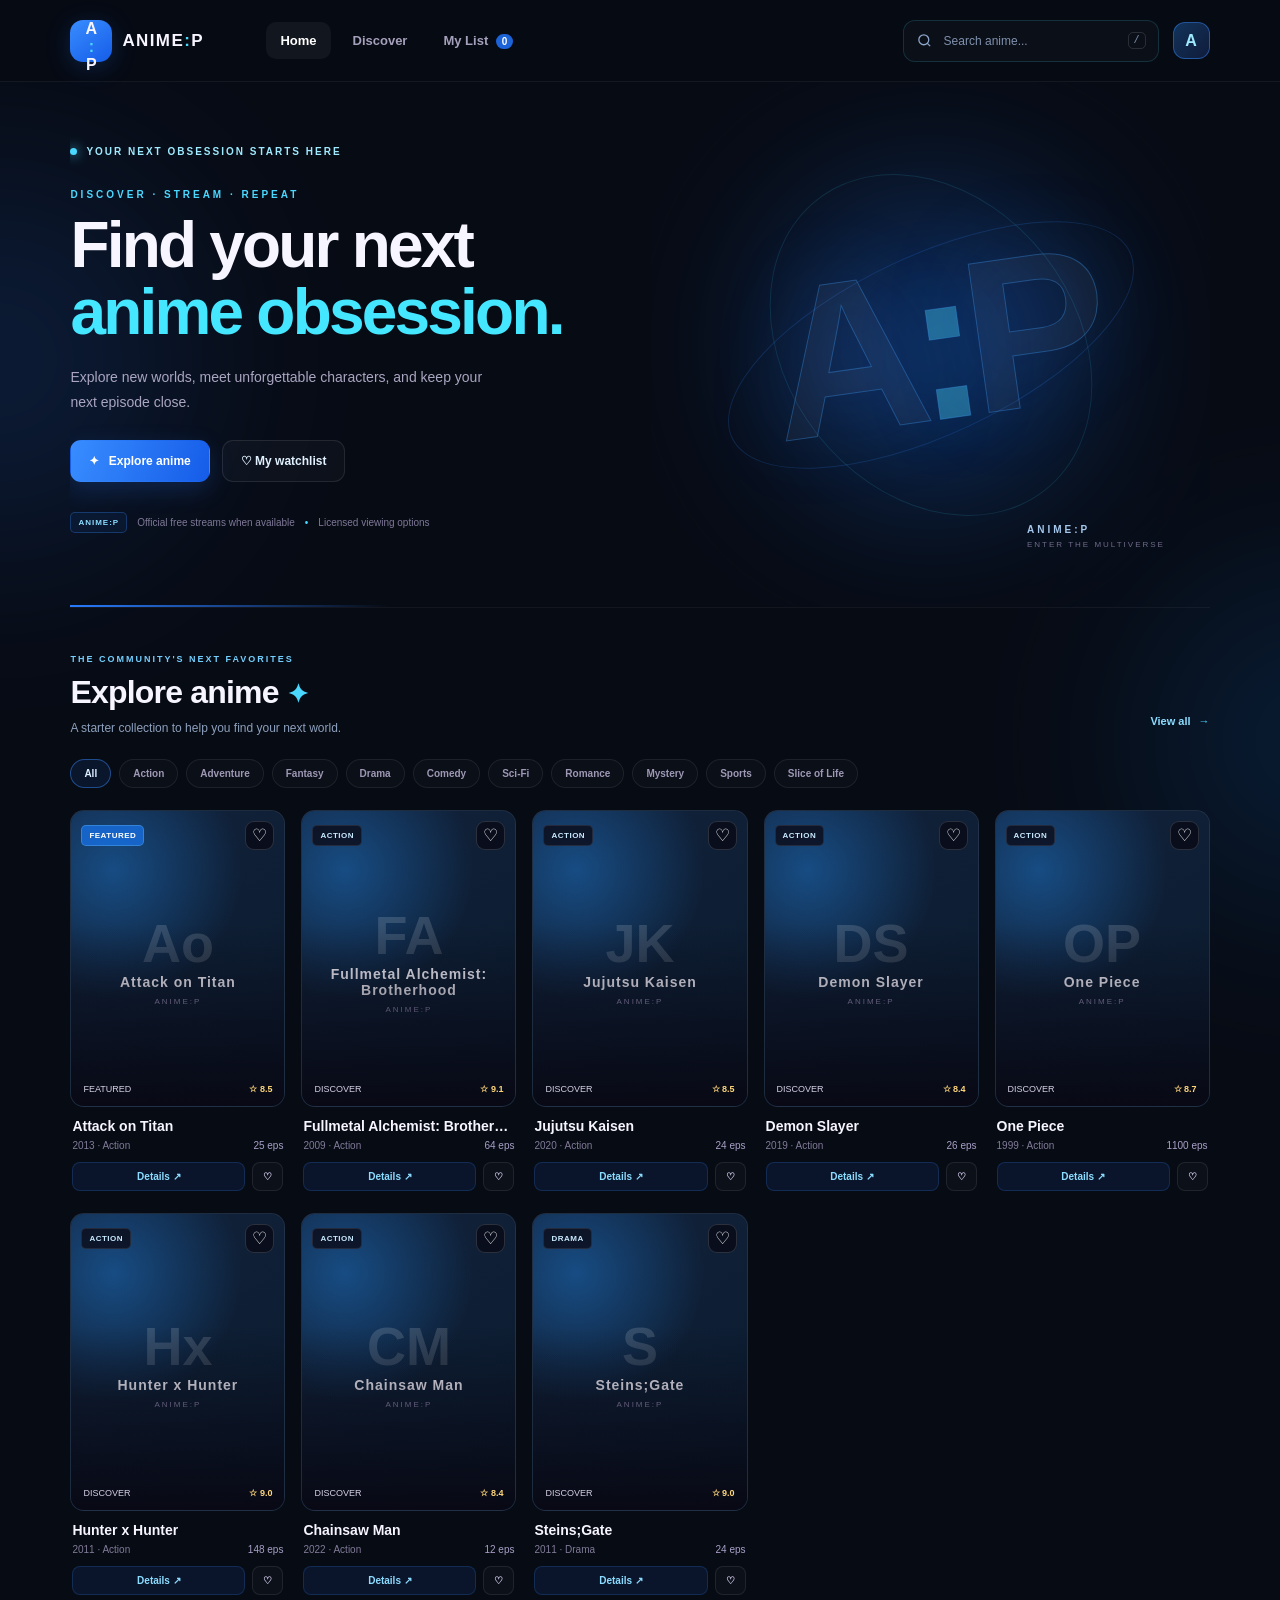
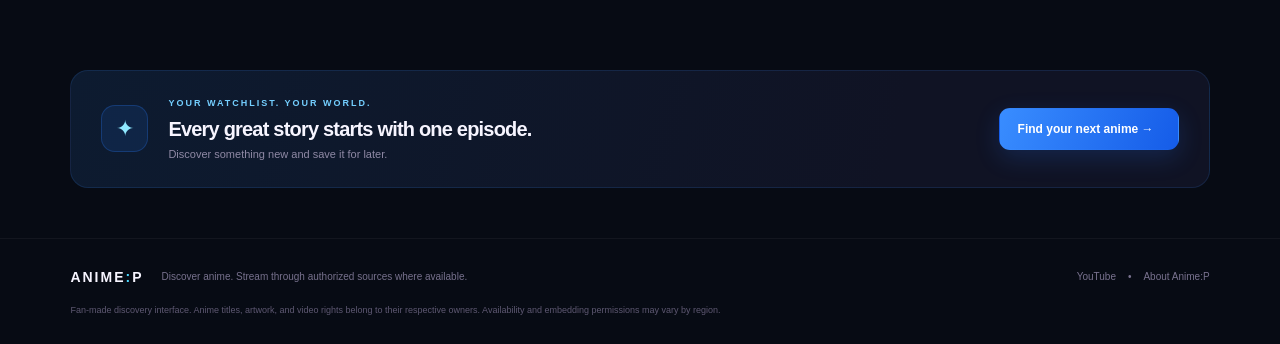
==== commit 559f13f7: "Update index.html" ====
--- a/index.html
+++ b/index.html
@@ -4,7 +4,7 @@
   <meta charset="UTF-8">
   <meta name="viewport" content="width=device-width, initial-scale=1.0">
   <meta name="theme-color" content="#070b14">
-  <meta name="description" content="Anime:P — discover anime, save your watchlist, and find official free streams or licensed viewing options.">
+  <meta name="description" content="Anime:P — discover anime, save your watchlist, and watch through authorized video sources.">
   <title>Anime:P — Your Anime Universe</title>
   <link rel="preconnect" href="https://fonts.googleapis.com">
   <link rel="preconnect" href="https://fonts.gstatic.com" crossorigin>
@@ -16,7 +16,7 @@
   <div class="ambient ambient-one"></div>
   <div class="ambient ambient-two"></div>
   <header class="topbar">
-    <a class="brand" href="#" aria-label="Anime:P home"><span class="brand-mark">:P</span><span class="brand-word">ANIME<span>:</span>P</span></a>
+    <a class="brand" href="#" aria-label="Anime:P home"><span class="brand-mark">A<span>:</span>P</span><span class="brand-word">ANIME<span>:</span>P</span></a>
     <nav class="main-nav" aria-label="Main navigation">
       <button class="nav-link active" data-view="home">Home</button>
       <button class="nav-link" data-view="browse">Discover</button>
@@ -36,20 +36,20 @@
     <section id="hero" class="hero">
       <div class="hero-copy">
         <div class="eyebrow"><span class="pulse-dot"></span> YOUR NEXT OBSESSION STARTS HERE</div>
-        <p class="hero-kicker">FEATURED ANIME · <span id="heroRating">FEATURED ANIME</span></p>
-        <h1 id="heroTitle">Attack on Titan<span>.</span></h1>
-        <p class="hero-description" id="heroDescription">Humanity lives behind enormous walls to protect itself from the Titans. Discover the series, explore episode listings, and find official viewing options.</p>
+        <p class="hero-kicker">DISCOVER · STREAM · REPEAT</p>
+        <h1>Find your next<br><span>anime obsession.</span></h1>
+        <p class="hero-description">Explore new worlds, meet unforgettable characters, and keep your next episode close.</p>
         <div class="hero-actions">
-          <button class="btn btn-primary" id="heroWatchButton"><span>▶</span> View anime</button>
-          <button class="btn btn-ghost" id="heroListButton">＋ Add to my list</button>
-          <button class="btn btn-ghost" id="exploreButton">Explore anime</button>
+          <button class="btn btn-primary" id="exploreButton"><span>✦</span> Explore anime</button>
+          <button class="btn btn-ghost" id="heroListButton">♡ My watchlist</button>
         </div>
-        <div class="hero-meta"><span class="meta-chip">OFFICIAL SOURCES</span><span>Free streams when available</span><span class="meta-separator">•</span><span>Licensed options with fallbacks</span></div>
+        <div class="hero-meta"><span class="meta-chip">ANIME:P</span><span>Official free streams when available</span><span class="meta-separator">•</span><span>Licensed viewing options</span></div>
       </div>
-      <div class="hero-art hero-feature-art" aria-label="Featured Attack on Titan poster">
+      <div class="hero-art" aria-hidden="true">
+        <div class="orbit orbit-one"></div><div class="orbit orbit-two"></div>
         <div class="hero-glow"></div>
-        <div class="hero-poster-frame"><img id="heroPoster" alt="Attack on Titan poster" src="" class="hidden" onerror="this.classList.add('hidden');this.nextElementSibling?.classList.remove('hidden')"><div class="hero-poster-fallback"><span>進撃の巨人</span><strong>ATTACK ON TITAN</strong><small>FEATURED SERIES</small></div><div class="hero-poster-shade"></div></div>
-        <div class="hero-art-caption"><span>ANIME:P FEATURED</span><small>DISCOVER · SAVE · WATCH LEGALLY</small></div>
+        <div class="hero-monogram">A<span>:</span>P</div>
+        <div class="hero-art-caption"><span>ANIME:P</span><small>ENTER THE MULTIVERSE</small></div>
       </div>
       <div class="hero-bottom-line"></div>
     </section>
@@ -62,7 +62,6 @@
     <section id="homeTrending" class="content-section">
       <div class="section-heading"><div><p class="section-eyebrow">THE COMMUNITY'S NEXT FAVORITES</p><h2>Explore anime <span class="heading-spark">✦</span></h2><p class="section-subtitle">A starter collection to help you find your next world.</p></div><button class="text-button" data-view="browse">View all <span>→</span></button></div>
       <div id="genreChips" class="genre-chips"></div>
-      <p id="catalogStatus" class="catalog-status" aria-live="polite">Loading anime details…</p>
       <div id="animeGrid" class="anime-grid"></div>
       <div id="emptyState" class="empty-state hidden"><div class="empty-icon">⌕</div><h3>No anime found</h3><p>Try another title or switch up your filters.</p><button class="btn btn-ghost" id="clearFilters">Clear filters</button></div>
     </section>
@@ -84,7 +83,7 @@
     </section>
   </main>
 
-  <footer class="footer"><a class="footer-brand" href="#">ANIME<span>:</span>P</a><p>Discover anime. Find official free streams and licensed viewing options.</p><div><a href="https://www.youtube.com/" target="_blank" rel="noopener noreferrer">YouTube</a><span>•</span><button id="aboutButton">About Anime:P</button></div><small>Fan-made discovery interface. Metadata is supplied by Jikan/MyAnimeList. Anime:P does not host episodes. Availability and embedding permissions vary by region.</small></footer>
+  <footer class="footer"><a class="footer-brand" href="#">ANIME<span>:</span>P</a><p>Discover anime. Stream through authorized sources where available.</p><div><a href="https://www.youtube.com/" target="_blank" rel="noopener noreferrer">YouTube</a><span>•</span><button id="aboutButton">About Anime:P</button></div><small>Fan-made discovery interface. Anime titles, artwork, and video rights belong to their respective owners. Availability and embedding permissions may vary by region.</small></footer>
 
   <div id="toast" class="toast" role="status" aria-live="polite"></div>
 
@@ -100,7 +99,7 @@
     <button class="dialog-close" data-close="aboutDialog" aria-label="Close">×</button>
     <p class="section-eyebrow">A LITTLE ABOUT US</p><h2>Anime:P</h2>
     <p>Anime:P is an independent anime discovery interface. It does not host or re-upload anime episodes. Video playback is provided by third-party sources only when an authorized embed is configured and available.</p>
-    <p>Anime metadata is provided by Jikan/MyAnimeList. Anime:P does not host or re-upload episodes. Only verified authorized embeds are played in-site; other sources open the provider directly. Availability varies by region.</p>
+    <p>Starter catalog entries are examples for the interface. Add official video IDs and verify regional availability before presenting an episode as playable.</p>
     <button class="btn btn-primary" data-close="aboutDialog">Got it</button>
   </dialog>
 </body>
--- a/style.css
+++ b/style.css
@@ -1,1259 +1,71 @@
+ :root {
+  --bg:#070b14; --panel:#0e1627; --panel-2:#111f35; --line:rgba(69,230,255,.15);
+  --text:#f7f5ff; --muted:#a5a0bb; --violet:#287bff; --violet-bright:#45e6ff;
+  --blue:#4bd8ff; --radius:18px; --font:'DM Sans',sans-serif; --display:'Space Grotesk',sans-serif;
+}
+*{box-sizing:border-box}html{scroll-behavior:smooth}body{margin:0;background:var(--bg);color:var(--text);font-family:var(--font);min-height:100vh;overflow-x:hidden}
+button,input{font:inherit}button{cursor:pointer}a{color:inherit;text-decoration:none}.hidden{display:none!important}
+.ambient{position:absolute;pointer-events:none;filter:blur(100px);opacity:.15;z-index:-1;border-radius:50%}.ambient-one{width:380px;height:380px;background:#287bff;top:170px;left:-190px}.ambient-two{width:320px;height:320px;background:#168bff;top:580px;right:-190px}
+.topbar{height:82px;display:flex;align-items:center;justify-content:space-between;padding:0 clamp(18px,5.5vw,88px);gap:24px;border-bottom:1px solid rgba(255,255,255,.055);background:rgba(7,11,20,.88);backdrop-filter:blur(20px);position:sticky;top:0;z-index:20}
+.brand{display:flex;align-items:center;gap:10px;flex-shrink:0}.brand-mark{width:42px;height:42px;display:grid;place-items:center;border-radius:13px;background:linear-gradient(145deg,#398dff,#155ce8);font:700 16px var(--display);box-shadow:0 5px 25px #287bff35}.brand-mark span,.brand-word span,.footer-brand span{color:var(--blue)}.brand-word{font:700 17px var(--display);letter-spacing:1.4px}
+.main-nav{display:flex;align-items:center;gap:8px;margin-right:auto;margin-left:clamp(10px,3vw,48px)}.nav-link{border:0;background:transparent;color:var(--muted);padding:11px 14px;border-radius:10px;font-size:13px;font-weight:700;transition:.2s}.nav-link:hover,.nav-link.active{color:white;background:#ffffff0c}.nav-count{font-size:10px;background:#1d63d8;color:white;border-radius:20px;padding:2px 6px;margin-left:4px}
+.top-actions{display:flex;align-items:center;gap:14px}.search-box{height:42px;width:clamp(170px,20vw,260px);display:flex;align-items:center;gap:9px;padding:0 12px;border:1px solid var(--line);background:#ffffff06;border-radius:12px}.search-box svg{width:17px;stroke:#8da6ca;stroke-width:1.8;fill:none;flex-shrink:0}.search-box input{min-width:0;width:100%;background:transparent;border:0;outline:0;color:white;font-size:12px}.search-box input::placeholder{color:#7f91ad}.search-box kbd{color:#8297b8;border:1px solid #ffffff20;border-radius:5px;padding:2px 5px;font-size:10px}.avatar{width:37px;height:37px;border:1px solid #398dff75;border-radius:12px;background:linear-gradient(135deg,#12335a,#101c3b);color:#9feaff;font-weight:800}
+.hero{position:relative;min-height:460px;margin:0 clamp(18px,5.5vw,88px);display:flex;align-items:center;overflow:hidden;border-bottom:1px solid #ffffff0c}.hero-copy{position:relative;z-index:2;width:59%;padding:64px 0 74px}.eyebrow,.section-eyebrow{font-size:10px;letter-spacing:2px;font-weight:800;color:#74cfff}.eyebrow{display:flex;align-items:center;gap:9px;color:#9feaff}.pulse-dot{width:7px;height:7px;border-radius:50%;background:var(--blue);box-shadow:0 0 12px var(--blue)}.hero-kicker{font-size:10px;letter-spacing:3px;color:var(--blue);font-weight:800;margin:32px 0 12px}.hero h1{font:700 clamp(36px,5vw,66px)/1.04 var(--display);letter-spacing:-2.8px;margin:0}.hero h1 span{background:linear-gradient(95deg,#45e6ff 10%,#45e6ff 92%);background-clip:text;-webkit-background-clip:text;color:transparent}.hero-description{max-width:440px;color:#aaa5c1;line-height:1.8;font-size:14px;margin:20px 0 25px}.hero-actions{display:flex;flex-wrap:wrap;gap:12px}.btn{border-radius:11px;padding:13px 18px;font-size:12px;font-weight:800;border:1px solid transparent;transition:transform .2s,filter .2s}.btn:hover{transform:translateY(-2px);filter:brightness(1.1)}.btn-primary{color:white;background:linear-gradient(110deg,#398dff,#155ce8);box-shadow:0 8px 25px #287bff30}.btn-primary span{margin-right:6px}.btn-ghost{background:#ffffff07;border-color:#ffffff18;color:#e1f1ff}.hero-meta{display:flex;align-items:center;gap:10px;color:#7f7898;font-size:10px;margin-top:30px}.meta-chip{border:1px solid #398dff4a;background:#287bff12;color:#8bdcff;border-radius:5px;padding:5px 7px;font-size:8px;font-weight:800;letter-spacing:1px}.meta-separator{color:#4bd8ff}
+.hero-art{position:absolute;right:0;top:0;width:49%;height:100%;display:grid;place-items:center;overflow:hidden}.hero-glow{position:absolute;width:290px;height:290px;border-radius:50%;background:linear-gradient(145deg,#287bff,#137bff);filter:blur(85px);opacity:.35}.hero-monogram{position:relative;font:700 clamp(90px,17vw,220px)/1 var(--display);letter-spacing:-17px;color:#ffffff0a;-webkit-text-stroke:1px #45a5ff55;text-shadow:0 0 90px #287bff30;transform:rotate(-8deg)}.hero-monogram span{color:#4bd8ff60}.orbit{position:absolute;border:1px solid #398dff30;border-radius:50%;transform:rotate(-25deg)}.orbit-one{width:440px;height:180px}.orbit-two{width:370px;height:290px;transform:rotate(52deg);border-color:#45e6ff20}.hero-art-caption{position:absolute;right:8%;bottom:58px;display:flex;flex-direction:column;gap:5px;letter-spacing:3px;font:700 10px var(--display);color:#a5c8ec}.hero-art-caption small{font:500 8px var(--font);color:#6f6a88;letter-spacing:2px}.hero-bottom-line{position:absolute;bottom:0;left:0;width:28%;height:2px;background:linear-gradient(90deg,var(--violet),transparent)}
+.content-section{padding:46px clamp(18px,5.5vw,88px) 10px}.section-heading{display:flex;align-items:flex-end;justify-content:space-between;gap:20px;margin-bottom:24px}.section-eyebrow{margin:0 0 9px;font-size:9px}.section-heading h2,.bottom-callout h2{font:700 clamp(23px,3vw,32px)/1.2 var(--display);letter-spacing:-.8px;margin:0}.heading-spark{color:var(--blue);font-size:.8em}.section-subtitle{color:#8da0bc;font-size:12px;margin:9px 0 0}.text-button{background:transparent;border:0;color:#8bdcff;font-size:11px;font-weight:800;padding:8px 0}.text-button span{color:var(--blue);margin-left:5px}.genre-chips{display:flex;flex-wrap:wrap;gap:8px;margin:0 0 22px}.genre-chip{border:1px solid #ffffff12;background:#ffffff05;color:#9e98b5;border-radius:30px;padding:8px 13px;font-size:10px;font-weight:700;transition:.2s}.genre-chip:hover,.genre-chip.active{border-color:#398dff75;background:#287bff1b;color:#dceeff}
+.anime-grid{display:grid;grid-template-columns:repeat(5,minmax(0,1fr));gap:22px 16px}.anime-row{display:grid;grid-template-columns:repeat(4,minmax(0,1fr));gap:16px}.anime-card{min-width:0;cursor:pointer;position:relative}.poster{position:relative;aspect-ratio:3/4.15;border-radius:14px;overflow:hidden;background:linear-gradient(145deg,#12223b,#0c1b30);border:1px solid #ffffff12;transition:transform .25s,border-color .25s}.anime-card:hover .poster{transform:translateY(-5px);border-color:#45a5ff80}.poster img{width:100%;height:100%;object-fit:cover;display:block;transition:transform .5s}.anime-card:hover .poster img{transform:scale(1.04)}.poster-fallback{position:absolute;inset:0;display:flex;flex-direction:column;align-items:center;justify-content:center;text-align:center;padding:15px;background:radial-gradient(circle at 20% 20%,#174c83 0,transparent 44%),linear-gradient(145deg,#12223b,#0a1b2e)}.poster-fallback .fallback-symbol{font:700 54px var(--display);color:#ffffff26}.poster-fallback strong{font:700 14px var(--display);letter-spacing:1px;max-width:95%;overflow-wrap:anywhere}.poster-fallback small{color:#9b91bb;font-size:8px;letter-spacing:2px;margin-top:7px}.poster-overlay{position:absolute;inset:0;background:linear-gradient(0deg,#080712e8,transparent 62%);pointer-events:none}.poster-top{position:absolute;left:10px;right:10px;top:10px;display:flex;justify-content:space-between;align-items:center;gap:5px}.tag{border-radius:5px;padding:5px 7px;background:#0c0b18c9;border:1px solid #ffffff18;color:#c9eaff;font-size:8px;font-weight:800;letter-spacing:.5px}.tag.featured{background:#176bd9d9;color:white;border-color:#73c6ff50}.heart-btn{width:29px;height:29px;border-radius:9px;border:1px solid #ffffff25;background:#080712b8;color:#fff;font-size:17px;display:grid;place-items:center;line-height:1}.heart-btn.saved{color:#45e6ff;border-color:#45e6ff60;background:#123e66ce}.poster-bottom{position:absolute;left:12px;right:12px;bottom:12px;display:flex;align-items:center;justify-content:space-between;gap:6px}.poster-bottom span{font-size:9px;color:#d5d0e6}.poster-bottom .rating{color:#ffd77a;font-weight:800}.card-info{padding:11px 2px 0}.card-title{font:700 14px var(--display);white-space:nowrap;overflow:hidden;text-overflow:ellipsis;margin:0 0 6px}.card-subtitle{display:flex;justify-content:space-between;gap:6px;color:#817b99;font-size:10px}.card-subtitle span:last-child{color:#a9a0c8}.card-actions{display:flex;gap:7px;margin-top:11px}.mini-btn{border:1px solid #ffffff15;background:#ffffff06;color:#d5cdef;border-radius:8px;padding:8px 10px;font-size:10px;font-weight:700}.mini-btn:hover{border-color:#398dff88}.mini-btn.watch{flex:1;background:#287bff1a;color:#8bdcff;border-color:#398dff30}
+.empty-state{text-align:center;padding:54px 20px;border:1px dashed #ffffff1b;border-radius:16px;margin:10px 0 25px}.empty-icon{font-size:34px;color:#45a5ff}.empty-state h3{font:700 18px var(--display);margin:12px 0 7px}.empty-state p{color:#89839e;font-size:12px;margin:0 0 20px}
+.bottom-callout{margin:65px clamp(18px,5.5vw,88px) 50px;padding:27px 30px;border:1px solid #398dff24;border-radius:18px;background:linear-gradient(105deg,#0d1b30,#101324 72%);display:flex;align-items:center;gap:20px}.callout-symbol{width:47px;height:47px;flex-shrink:0;border-radius:14px;display:grid;place-items:center;background:#287bff1d;border:1px solid #287bff40;color:#8fe8ff;font-size:22px}.bottom-callout h2{font-size:20px}.bottom-callout p:not(.section-eyebrow){color:#8f89a5;font-size:11px;margin:7px 0 0}.bottom-callout .btn{margin-left:auto;flex-shrink:0}
+.footer{border-top:1px solid #ffffff0c;padding:30px clamp(18px,5.5vw,88px) 26px;display:flex;align-items:center;gap:18px;flex-wrap:wrap}.footer-brand{font:700 14px var(--display);letter-spacing:2px}.footer p{color:#77718d;font-size:10px;margin:0 auto 0 0}.footer div{display:flex;gap:12px;color:#79728f;font-size:10px}.footer div a:hover,.footer button:hover{color:#9feaff}.footer button{background:none;border:0;color:inherit;padding:0;font-size:inherit}.footer small{flex-basis:100%;font-size:9px;line-height:1.7;color:#5e5872;max-width:900px}
+.toast{position:fixed;left:50%;bottom:25px;transform:translate(-50%,20px);opacity:0;pointer-events:none;background:#201936;border:1px solid #45a5ff55;color:#e5f4ff;padding:12px 17px;border-radius:12px;font-size:12px;z-index:60;box-shadow:0 10px 35px #0008;transition:.25s}.toast.show{opacity:1;transform:translate(-50%,0)}
+.app-dialog{width:min(760px,calc(100% - 28px));max-height:88vh;overflow:auto;background:#100f1d;color:var(--text);border:1px solid #398dff32;border-radius:20px;padding:0;box-shadow:0 25px 100px #000b}.app-dialog::backdrop{background:#05040bd9;backdrop-filter:blur(8px)}.dialog-close{position:sticky;top:12px;float:right;margin:12px 12px -45px 0;width:34px;height:34px;border-radius:11px;background:#080712db;border:1px solid #ffffff20;color:white;font-size:23px;z-index:4}.detail-layout{display:grid;grid-template-columns:230px 1fr;gap:25px;padding:28px}.detail-poster{width:100%;aspect-ratio:3/4.15;object-fit:cover;border-radius:13px;background:#12223b}.detail-copy{padding:12px 0}.detail-copy h2{font:700 30px var(--display);margin:0 0 9px}.detail-tags{display:flex;gap:7px;flex-wrap:wrap;margin:12px 0}.detail-copy p{font-size:12px;line-height:1.8;color:#aaa4bf}.detail-rating{color:#ffd77a;font-size:12px;font-weight:800}.episode-title{font:700 14px var(--display);margin:22px 0 12px}.episode-list{display:grid;gap:8px}.episode-item{display:flex;align-items:center;gap:12px;background:#ffffff05;border:1px solid #ffffff12;padding:10px;border-radius:10px}.episode-number{width:36px;height:36px;display:grid;place-items:center;background:#287bff20;border-radius:9px;color:#9feaff;font-size:11px;font-weight:800;flex-shrink:0}.episode-item div:nth-child(2){min-width:0;flex:1}.episode-item strong{font-size:11px;display:block}.episode-item small{font-size:9px;color:#8da0bc;display:block;margin-top:4px}.episode-item button{border:0;border-radius:8px;padding:9px 11px;background:linear-gradient(110deg,#398dff,#155ce8);color:white;font-size:10px;font-weight:800;flex-shrink:0}.episode-item button:disabled{background:#292638;color:#77718c;cursor:not-allowed}
+.player-dialog{width:min(950px,calc(100% - 24px))}.player-wrap{padding:28px}.player-wrap h2{font:700 20px var(--display);margin:0 45px 8px 0}.player-wrap p{color:#9aafce;font-size:11px;line-height:1.6}.video-frame{position:relative;width:100%;aspect-ratio:16/9;background:#05040a;border-radius:13px;overflow:hidden;margin-top:18px;border:1px solid #ffffff17}.video-frame iframe{position:absolute;inset:0;width:100%;height:100%;border:0}.player-notice{padding:18px;background:#111f35;border:1px solid #ffffff12;border-radius:12px;margin-top:14px}.player-notice strong{font-size:12px}.player-notice p{margin:7px 0 0}.player-notice a{color:#79ddff;text-decoration:underline}.small-dialog{width:min(460px,calc(100% - 28px));padding:30px}.small-dialog h2{font:700 27px var(--display)}.small-dialog p:not(.section-eyebrow){color:#a1b4d0;font-size:12px;line-height:1.8}
+@media(max-width:1050px){.anime-grid{grid-template-columns:repeat(4,minmax(0,1fr))}.hero{min-height:420px}.hero-art{width:43%}.hero-copy{width:67%}.brand-word{display:none}}
+@media(max-width:760px){.topbar{height:auto;min-height:70px;padding:12px 16px;flex-wrap:wrap;gap:12px}.brand-mark{width:37px;height:37px}.main-nav{order:3;width:100%;margin:0;justify-content:space-between;gap:4px}.nav-link{flex:1;padding:9px 7px;font-size:11px}.top-actions{margin-left:auto}.search-box{width:min(48vw,240px);height:38px}.search-box kbd{display:none}.hero{margin:0 18px;min-height:430px}.hero-copy{width:100%;padding:45px 0 54px}.hero h1{font-size:clamp(38px,10vw,57px)}.hero-description{max-width:340px;font-size:12px}.hero-art{width:60%;opacity:.38;right:-15%;}.hero-monogram{font-size:160px}.hero-meta{flex-wrap:wrap;max-width:310px;line-height:1.6}.content-section{padding:36px 18px 6px}.anime-grid{grid-template-columns:repeat(2,minmax(0,1fr));gap:20px 12px}.anime-row{grid-template-columns:repeat(2,minmax(0,1fr))}.section-heading{align-items:flex-start}.section-heading h2{font-size:25px}.section-subtitle{max-width:250px;line-height:1.5}.text-button{white-space:nowrap}.bottom-callout{margin:45px 18px 35px;padding:22px;align-items:flex-start;flex-wrap:wrap}.bottom-callout h2{font-size:18px}.bottom-callout .btn{margin:0;width:100%}.footer{padding:25px 18px;gap:12px}.footer p{flex-basis:calc(100% - 100px)}.footer div{flex-basis:100%}.detail-layout{grid-template-columns:100px 1fr;gap:15px;padding:20px}.detail-copy{padding:3px 0}.detail-copy h2{font-size:22px}.detail-copy p{font-size:11px}.detail-poster{border-radius:9px}.episode-title{margin-top:17px}.episode-item{gap:8px}.episode-item button{padding:8px}.player-wrap{padding:22px 15px}.player-wrap h2{font-size:17px}}
+@media(max-width:390px){.anime-grid{gap:17px 9px}.card-title{font-size:12px}.card-subtitle{font-size:9px}.poster-top{left:7px;right:7px;top:7px}.poster-bottom{left:8px;right:8px;bottom:8px}.tag{font-size:7px;padding:4px 5px}.heart-btn{width:26px;height:26px}.hero-actions .btn{padding:12px}.hero h1{letter-spacing:-1.8px}.detail-layout{grid-template-columns:80px 1fr}.episode-item small{font-size:8px}}
 
-/* =========================================================
-   ANIME:P — BLUE CINEMATIC UI
-   Midnight blue • Neon blue • Cyan
-   Compatible with the existing Anime:P HTML structure
-   ========================================================= */
 
-:root {
-  color-scheme: dark;
-  --bg: #070b14;
-  --panel: #0e1627;
-  --panel-light: #14213a;
-  --accent: #287bff;
-  --accent-bright: #48a5ff;
-  --cyan: #45e6ff;
-  --text: #f4f7ff;
-  --muted: #98a9c6;
-  --border: #1c2b46;
-  --purple: #287bff;
-  --blue: #45e6ff;
-  --radius: 12px;
-  --glow: 0 0 25px #287bff22;
+/* Anime:P v2 additions: Attack on Titan feature and source fallbacks */
+.hero-feature-art { right: 0; width: 46%; }
+.hero-poster-frame { position: relative; width: min(300px, 67%); height: min(360px, 78%); overflow: hidden; border: 1px solid #67baff55; border-radius: 18px; background: linear-gradient(145deg,#173d6b,#091321 78%); box-shadow: 0 24px 70px #0009, 0 0 40px #287bff24; transform: rotate(2deg); }
+.hero-poster-frame img { position:absolute; inset:0; width:100%; height:100%; object-fit:cover; }
+.hero-poster-fallback { position:absolute; inset:0; display:flex; flex-direction:column; align-items:center; justify-content:center; gap:14px; padding:20px; text-align:center; color:#eaf7ff; background:radial-gradient(ellipse at 50% 20%,#2864a4 0,transparent 55%),linear-gradient(145deg,#152e4d,#07101e); }
+.hero-poster-fallback span { font-size:clamp(28px,4vw,46px); color:#7ecfff; text-shadow:0 0 20px #287bff66; }
+.hero-poster-fallback strong { font:800 clamp(18px,2.2vw,27px)/1.1 var(--display); letter-spacing:1.5px; }
+.hero-poster-fallback small { font-size:9px; letter-spacing:3px; color:#9db8d9; }
+.hero-poster-shade { position:absolute; inset:45% 0 0; background:linear-gradient(transparent,#030812b8); pointer-events:none; }
+.hero-art-caption { z-index:2; }
+.catalog-status { min-height:18px; margin:-9px 0 17px; color:#819ab9; font-size:10px; }
+.rating-note { color:#8da6c5; font-weight:500; }
+.episode-count { color:#8da6c5; font-size:11px; font-weight:500; }
+.episode-item button { flex-shrink:0; border:1px solid #398dff55; border-radius:8px; padding:9px 12px; background:#287bff1a; color:#dceeff; font-size:10px; font-weight:800; }
+.episode-item button:hover { background:#287bff36; border-color:#45e6ff80; }
+.player-empty { position:absolute; inset:0; display:flex; flex-direction:column; align-items:center; justify-content:center; gap:9px; padding:25px; text-align:center; background:radial-gradient(ellipse at top,#14335a,transparent 70%),#050b14; }
+.player-empty-icon { display:grid; place-items:center; width:52px; height:52px; border:1px solid #45e6ff50; border-radius:50%; color:#45e6ff; font-size:24px; }
+.player-empty h3 { font:700 18px var(--display); }
+.player-empty p { max-width:470px; color:#a7bad4; font-size:11px; line-height:1.7; }
+.player-actions { display:flex; flex-wrap:wrap; gap:10px; margin-top:14px; }
+.sources-heading { margin:25px 0 12px; font:700 17px var(--display); }
+.source-grid { display:grid; grid-template-columns:repeat(2,minmax(0,1fr)); gap:10px; }
+.source-link { display:flex; flex-direction:column; gap:6px; padding:13px; border:1px solid #ffffff15; border-radius:11px; background:#101b2c; transition:border-color .2s,transform .2s; }
+.source-link:hover { transform:translateY(-2px); border-color:#398dff70; }
+.source-link > span { color:#45e6ff; font-size:8px; font-weight:900; letter-spacing:1px; }
+.source-link.licensed > span { color:#9bc7ff; }
+.source-link strong { font-size:12px; }
+.source-link small { color:#8da6c5; font-size:10px; }
+.source-disclaimer { margin-top:13px; color:#8196b4; font-size:10px; line-height:1.7; }
+.player-notice { background:#101d31; }
+.btn:disabled, button:disabled { opacity:.55; cursor:not-allowed; }
+@media(max-width:760px) {
+  .hero-feature-art { width:58%; right:-15%; opacity:.42; }
+  .hero-poster-frame { width:70%; height:68%; }
+  .hero-art-caption { right:10%; bottom:28px; }
+  .source-grid { grid-template-columns:1fr; }
+  .player-empty { padding:14px; }
+  .player-empty h3 { font-size:15px; }
 }
-
-* {
-  box-sizing: border-box;
-  margin: 0;
-  padding: 0;
+@media(max-width:390px) {
+  .hero-feature-art { right:-24%; opacity:.3; }
+  .hero-poster-frame { width:75%; height:58%; }
+  .source-link { padding:11px; }
 }
-
-html {
-  scroll-behavior: smooth;
-  scroll-padding-top: 90px;
-}
-
-body {
-  min-height: 100vh;
-  overflow-x: hidden;
-  background:
-    radial-gradient(ellipse at 50% -15%, #10254a 0%, transparent 45%),
-    var(--bg);
-  color: var(--text);
-  font-family: "DM Sans", Arial, sans-serif;
-}
-
-button,
-input {
-  font: inherit;
-}
-
-button {
-  color: inherit;
-  cursor: pointer;
-}
-
-a {
-  color: inherit;
-  text-decoration: none;
-}
-
-img {
-  max-width: 100%;
-}
-
-.hidden {
-  display: none !important;
-}
-
-/* =========================================================
-   TOP NAVIGATION
-   ========================================================= */
-
-.topbar {
-  position: sticky;
-  top: 0;
-  z-index: 100;
-  min-height: 72px;
-  padding: 10px 4%;
-  display: flex;
-  align-items: center;
-  gap: 28px;
-  background: #070b14ed;
-  border-bottom: 1px solid #ffffff0d;
-  backdrop-filter: blur(18px);
-  -webkit-backdrop-filter: blur(18px);
-}
-
-.brand {
-  width: 48px;
-  height: 48px;
-  flex-shrink: 0;
-  display: grid;
-  place-items: center;
-  background: linear-gradient(145deg, #48a5ff, #1455e8);
-  color: #fff;
-  border: 1px solid #70bdff55;
-  border-radius: 13px;
-  box-shadow: 0 5px 25px #287bff38;
-  font-size: 24px;
-  font-weight: 1000;
-  font-family: "Space Grotesk", sans-serif;
-  letter-spacing: -2px;
-  transition: transform 0.2s, box-shadow 0.2s;
-}
-
-.brand:hover {
-  transform: translateY(-2px);
-  box-shadow: 0 7px 30px #287bff60;
-}
-
-.main-nav {
-  display: flex;
-  align-items: center;
-  gap: 6px;
-}
-
-.nav-link {
-  padding: 10px 13px;
-  border: 0;
-  border-radius: 8px;
-  background: transparent;
-  color: #aab8d2;
-  font-size: 13px;
-  transition: 0.2s ease;
-}
-
-.nav-link:hover,
-.nav-link.active {
-  color: #fff;
-  background: #287bff1b;
-}
-
-.nav-link.active {
-  box-shadow: inset 0 -2px var(--accent-bright);
-}
-
-#listCount {
-  display: inline-block;
-  margin-left: 4px;
-  padding: 2px 6px;
-  border-radius: 20px;
-  background: var(--accent);
-  color: #fff;
-  font-size: 10px;
-}
-
-.header-actions {
-  display: flex;
-  align-items: center;
-  gap: 10px;
-  margin-left: auto;
-}
-
-.search-box {
-  width: min(280px, 29vw);
-  height: 42px;
-  display: flex;
-  align-items: center;
-  gap: 9px;
-  padding: 0 12px;
-  border: 1px solid #7fa5e027;
-  border-radius: 10px;
-  background: #101a2b;
-  transition: border-color 0.2s, box-shadow 0.2s;
-}
-
-.search-box:focus-within {
-  border-color: var(--accent-bright);
-  box-shadow: 0 0 0 3px #287bff20;
-}
-
-.search-box > span {
-  color: var(--cyan);
-  font-size: 21px;
-}
-
-.search-box input {
-  width: 100%;
-  min-width: 0;
-  outline: none;
-  border: 0;
-  background: transparent;
-  color: #fff;
-  font-size: 13px;
-}
-
-.search-box input::placeholder {
-  color: #7e90ae;
-}
-
-.search-box kbd {
-  color: #7e90ae;
-  font-size: 10px;
-}
-
-.profile-button {
-  width: 40px;
-  height: 40px;
-  flex-shrink: 0;
-  border: 1px solid #398bff70;
-  border-radius: 10px;
-  background: #132746;
-  color: #fff;
-  font-weight: 800;
-  transition: 0.2s;
-}
-
-.profile-button:hover {
-  background: #1a3a67;
-  border-color: var(--cyan);
-}
-
-/* =========================================================
-   CINEMATIC HERO — ATTACK ON TITAN FEATURE
-   ========================================================= */
-
-.hero {
-  position: relative;
-  isolation: isolate;
-  overflow: hidden;
-  min-height: 440px;
-  margin: 0 0 22px;
-  display: flex;
-  align-items: center;
-  background:
-    radial-gradient(ellipse at 77% 38%, #174b8b 0%, transparent 35%),
-    radial-gradient(ellipse at 95% 100%, #102a52 0%, transparent 42%),
-    linear-gradient(110deg, #0a1426 0%, #0b1930 48%, #10294a 100%);
-  border-bottom: 1px solid #287bff26;
-}
-
-/* Atmospheric background shapes without needing an image */
-.hero::before {
-  content: "";
-  position: absolute;
-  z-index: -1;
-  inset: 0;
-  background:
-    linear-gradient(90deg, #070b14 0%, #070b14f0 30%, #070b146b 62%, #070b1430 100%),
-    linear-gradient(0deg, #070b14a8 0%, transparent 45%);
-  pointer-events: none;
-}
-
-.hero::after {
-  content: "";
-  position: absolute;
-  z-index: -1;
-  width: 390px;
-  height: 390px;
-  right: 9%;
-  top: 5%;
-  border: 1px solid #65b9ff24;
-  border-radius: 50%;
-  box-shadow:
-    0 0 0 35px #398bff08,
-    0 0 0 75px #398bff06,
-    0 0 100px #287bff20;
-  pointer-events: none;
-}
-
-.hero-backdrop {
-  position: absolute;
-  z-index: -1;
-  inset: 0;
-  background:
-    linear-gradient(90deg, #070b14 0%, #070b14d9 38%, #070b1438 100%),
-    repeating-linear-gradient(
-      120deg,
-      transparent 0,
-      transparent 90px,
-      #8bc8ff05 91px,
-      transparent 92px
-    );
-  pointer-events: none;
-}
-
-/* Large decorative silhouette on the right */
-.hero-decoration {
-  position: absolute;
-  z-index: -1;
-  right: 5%;
-  bottom: -25px;
-  color: #7bbaff10;
-  font-size: clamp(110px, 20vw, 245px);
-  font-weight: 1000;
-  line-height: 1;
-  letter-spacing: -12px;
-  pointer-events: none;
-  user-select: none;
-  text-shadow: 0 0 70px #287bff25;
-}
-
-.hero-content {
-  position: relative;
-  z-index: 2;
-  width: 100%;
-  max-width: 720px;
-  padding: 55px 5%;
-}
-
-.eyebrow {
-  display: inline-block;
-  margin-bottom: 12px;
-  color: var(--cyan);
-  font-size: 10px;
-  font-weight: 900;
-  letter-spacing: 2.3px;
-  text-transform: uppercase;
-}
-
-.live-dot {
-  width: 7px;
-  height: 7px;
-  display: inline-block;
-  margin-right: 7px;
-  border-radius: 50%;
-  background: var(--cyan);
-  box-shadow: 0 0 12px #45e6ff99;
-}
-
-.hero h1 {
-  max-width: 640px;
-  font-family: "Space Grotesk", sans-serif;
-  font-size: clamp(38px, 5.5vw, 68px);
-  font-weight: 900;
-  line-height: 1.02;
-  letter-spacing: -2px;
-  text-shadow: 0 4px 35px #0008;
-}
-
-.hero h1 span {
-  color: var(--accent-bright);
-  text-shadow: 0 0 30px #287bff55;
-}
-
-.hero-content > p {
-  max-width: 440px;
-  margin-top: 17px;
-  color: #c0cde2;
-  font-size: 14px;
-  line-height: 1.8;
-}
-
-.hero-actions {
-  display: flex;
-  flex-wrap: wrap;
-  gap: 11px;
-  margin-top: 25px;
-}
-
-.btn {
-  min-height: 43px;
-  padding: 0 18px;
-  border: 1px solid transparent;
-  border-radius: 9px;
-  font-size: 13px;
-  font-weight: 800;
-  transition:
-    transform 0.2s,
-    background 0.2s,
-    box-shadow 0.2s,
-    border-color 0.2s;
-}
-
-.btn:hover {
-  transform: translateY(-2px);
-}
-
-.btn-primary {
-  background: linear-gradient(135deg, #398dff, #1758e9);
-  color: #fff;
-  box-shadow: 0 5px 22px #287bff38;
-}
-
-.btn-primary:hover {
-  background: linear-gradient(135deg, #59a7ff, #287bff);
-  box-shadow: 0 8px 28px #287bff55;
-}
-
-.btn-secondary {
-  border-color: #8abfff42;
-  background: #102441b8;
-  color: #f4f8ff;
-}
-
-.btn-secondary:hover {
-  border-color: var(--cyan);
-  background: #18375d;
-}
-
-.hero-note {
-  margin-top: 22px;
-  color: #8398b8;
-  font-size: 9px;
-  letter-spacing: 2px;
-}
-
-/* =========================================================
-   MAIN CONTENT SECTIONS
-   ========================================================= */
-
-.content-section {
-  padding: 25px 4% 16px;
-}
-
-.section-heading {
-  display: flex;
-  align-items: end;
-  justify-content: space-between;
-  gap: 15px;
-  margin-bottom: 18px;
-}
-
-.section-heading .eyebrow {
-  margin-bottom: 5px;
-}
-
-.section-heading h2 {
-  font-family: "Space Grotesk", sans-serif;
-  font-size: clamp(21px, 2.5vw, 28px);
-  font-weight: 800;
-  letter-spacing: -0.6px;
-}
-
-.section-description {
-  margin-top: 7px;
-  color: var(--muted);
-  font-size: 13px;
-  line-height: 1.7;
-}
-
-.text-button {
-  padding: 8px 0;
-  border: 0;
-  background: transparent;
-  color: var(--cyan);
-  font-size: 12px;
-  font-weight: 800;
-}
-
-.text-button:hover {
-  color: #fff;
-}
-
-/* =========================================================
-   GENRE FILTERS
-   ========================================================= */
-
-.genre-chips {
-  display: flex;
-  gap: 8px;
-  overflow-x: auto;
-  padding: 3px 0 17px;
-  scrollbar-width: thin;
-  scrollbar-color: #294b7a transparent;
-}
-
-.genre-chip {
-  flex-shrink: 0;
-  padding: 8px 14px;
-  border: 1px solid #7896c222;
-  border-radius: 30px;
-  background: #101827;
-  color: #b7c5dd;
-  font-size: 12px;
-  transition: 0.2s;
-}
-
-.genre-chip:hover,
-.genre-chip.active {
-  border-color: #398dff;
-  background: #287bff22;
-  color: #fff;
-  box-shadow: 0 0 15px #287bff12;
-}
-
-.status-message {
-  padding: 0 0 13px;
-  color: var(--muted);
-  font-size: 12px;
-}
-
-.status-message:empty {
-  display: none;
-}
-
-/* =========================================================
-   ANIME GRID
-   ========================================================= */
-
-.anime-grid {
-  display: grid;
-  grid-template-columns: repeat(6, minmax(0, 1fr));
-  gap: 25px 14px;
-}
-
-.anime-row {
-  display: grid;
-  grid-auto-columns: 155px;
-  grid-auto-flow: column;
-  gap: 14px;
-  overflow-x: auto;
-  padding: 3px 2px 14px;
-  scrollbar-width: thin;
-  scrollbar-color: #294b7a transparent;
-}
-
-.anime-card {
-  min-width: 0;
-  cursor: pointer;
-  animation: cardAppear 0.35s ease both;
-}
-
-@keyframes cardAppear {
-  from {
-    opacity: 0;
-    transform: translateY(8px);
-  }
-  to {
-    opacity: 1;
-    transform: translateY(0);
-  }
-}
-
-.poster {
-  position: relative;
-  isolation: isolate;
-  width: 100%;
-  aspect-ratio: 3 / 4.1;
-  overflow: hidden;
-  border: 1px solid #ffffff12;
-  border-radius: 10px;
-  background: #101b2e;
-  box-shadow: 0 5px 18px #0004;
-  transition:
-    transform 0.2s ease,
-    border-color 0.2s ease,
-    box-shadow 0.2s ease;
-}
-
-.anime-card:hover .poster {
-  transform: translateY(-4px) scale(1.025);
-  border-color: #398dff80;
-  box-shadow: 0 12px 30px #0007, 0 0 18px #287bff15;
-}
-
-.poster > img {
-  position: absolute;
-  z-index: 1;
-  inset: 0;
-  width: 100%;
-  height: 100%;
-  object-fit: cover;
-  transition: transform 0.35s ease;
-}
-
-.anime-card:hover .poster > img {
-  transform: scale(1.04);
-}
-
-.poster-fallback {
-  position: absolute;
-  z-index: 0;
-  inset: 0;
-  display: none;
-  align-items: center;
-  justify-content: center;
-  flex-direction: column;
-  gap: 10px;
-  padding: 12px;
-  text-align: center;
-  background:
-    radial-gradient(ellipse at top, #193f70, transparent 65%),
-    linear-gradient(145deg, #12213a, #080d17);
-}
-
-.fallback-symbol {
-  color: var(--cyan);
-  font-size: 30px;
-}
-
-.poster-fallback strong {
-  font-size: 13px;
-  line-height: 1.4;
-}
-
-.poster-fallback small {
-  color: #a5b9d8;
-  font-size: 9px;
-}
-
-.poster-overlay {
-  position: absolute;
-  z-index: 2;
-  inset: 35% 0 0;
-  background: linear-gradient(transparent, #000d);
-  pointer-events: none;
-}
-
-.poster-top,
-.poster-bottom {
-  position: absolute;
-  z-index: 3;
-  left: 7px;
-  right: 7px;
-  display: flex;
-  align-items: center;
-  justify-content: space-between;
-  gap: 4px;
-}
-
-.poster-top {
-  top: 7px;
-}
-
-.poster-bottom {
-  bottom: 7px;
-  color: white;
-  font-size: 10px;
-}
-
-.tag {
-  display: inline-flex;
-  max-width: 100%;
-  padding: 4px 6px;
-  border: 1px solid #ffffff20;
-  border-radius: 5px;
-  background: #08111fdf;
-  color: #fff;
-  font-size: 9px;
-  font-weight: 800;
-}
-
-.tag.featured {
-  border-color: #6eb4ff75;
-  background: #1769d9e8;
-}
-
-.heart-btn {
-  width: 28px;
-  height: 28px;
-  flex-shrink: 0;
-  display: grid;
-  place-items: center;
-  border: 1px solid #ffffff45;
-  border-radius: 50%;
-  background: #08111fdf;
-  font-size: 15px;
-  transition: 0.2s;
-}
-
-.heart-btn:hover {
-  background: #17385f;
-  transform: scale(1.08);
-}
-
-.heart-btn.saved {
-  color: #52c7ff;
-  border-color: #45baff65;
-}
-
-.rating {
-  color: #ffd56b;
-  font-size: 10px;
-  white-space: nowrap;
-}
-
-.card-info {
-  padding: 9px 1px 0;
-}
-
-.card-title {
-  display: -webkit-box;
-  min-height: 37px;
-  overflow: hidden;
-  font-size: 13px;
-  font-weight: 800;
-  line-height: 1.45;
-  -webkit-box-orient: vertical;
-  -webkit-line-clamp: 2;
-}
-
-.card-subtitle {
-  display: flex;
-  justify-content: space-between;
-  gap: 5px;
-  margin-top: 5px;
-  color: #8799b6;
-  font-size: 10px;
-}
-
-.card-subtitle span:first-child {
-  overflow: hidden;
-  white-space: nowrap;
-  text-overflow: ellipsis;
-}
-
-.card-actions {
-  display: flex;
-  gap: 5px;
-  margin-top: 9px;
-}
-
-.mini-btn {
-  min-width: 0;
-  flex: 1;
-  padding: 8px 5px;
-  border: 1px solid #ffffff17;
-  border-radius: 6px;
-  background: #111d31;
-  color: #dce8ff;
-  font-size: 10px;
-  transition: 0.2s;
-}
-
-.mini-btn:hover {
-  border-color: #398dff70;
-  background: #287bff25;
-}
-
-.mini-btn.watch {
-  border-color: #287bff40;
-  background: #287bff1c;
-}
-
-/* =========================================================
-   LOAD MORE AND EMPTY STATES
-   ========================================================= */
-
-.load-more-wrap {
-  padding: 28px 0 8px;
-  text-align: center;
-}
-
-.empty-state {
-  padding: 48px 16px;
-  border: 1px solid var(--border);
-  border-radius: 14px;
-  background: linear-gradient(145deg, #0e1727, #0a101c);
-  text-align: center;
-}
-
-.empty-icon {
-  margin-bottom: 12px;
-  color: var(--accent-bright);
-  font-size: 37px;
-}
-
-.empty-state h3 {
-  font-size: 20px;
-}
-
-.empty-state p {
-  margin: 9px 0 18px;
-  color: var(--muted);
-  font-size: 13px;
-}
-
-/* =========================================================
-   FOOTER
-   ========================================================= */
-
-.footer {
-  display: flex;
-  align-items: center;
-  flex-wrap: wrap;
-  gap: 15px;
-  margin-top: 48px;
-  padding: 27px 4% 32px;
-  border-top: 1px solid #ffffff12;
-  background: #080d17;
-}
-
-.footer-brand {
-  width: 38px;
-  height: 38px;
-  border-radius: 10px;
-  font-size: 21px;
-}
-
-.footer p {
-  color: var(--muted);
-  font-size: 12px;
-}
-
-.footer-small {
-  width: 100%;
-  max-width: 720px;
-  font-size: 10px !important;
-  line-height: 1.7;
-}
-
-/* =========================================================
-   DIALOGS AND ANIME DETAILS
-   ========================================================= */
-
-.app-dialog {
-  width: min(790px, calc(100% - 24px));
-  max-height: 88vh;
-  overflow-y: auto;
-  margin: auto;
-  padding: 23px;
-  border: 1px solid #6caeff32;
-  border-radius: 16px;
-  background: #0d1524;
-  color: #f4f7ff;
-  box-shadow: 0 25px 100px #000a;
-}
-
-.app-dialog::backdrop {
-  background: #02050bd9;
-  backdrop-filter: blur(5px);
-}
-
-.dialog-close {
-  position: sticky;
-  top: 0;
-  z-index: 5;
-  float: right;
-  width: 33px;
-  height: 33px;
-  border: 1px solid #ffffff20;
-  border-radius: 50%;
-  background: #18263b;
-  color: #fff;
-}
-
-.dialog-close:hover {
-  border-color: var(--cyan);
-  background: #203b60;
-}
-
-.detail-layout {
-  clear: both;
-  display: grid;
-  grid-template-columns: 175px minmax(0, 1fr);
-  gap: 23px;
-}
-
-.detail-poster {
-  position: relative;
-  width: 100%;
-  aspect-ratio: 3 / 4.1;
-  overflow: hidden;
-  border-radius: 9px;
-  background: #101b2e;
-}
-
-.detail-poster img {
-  position: relative;
-  z-index: 1;
-  display: block;
-  width: 100%;
-  height: 100%;
-  object-fit: cover;
-}
-
-.detail-copy {
-  padding-top: 5px;
-}
-
-.detail-copy h2 {
-  font-size: clamp(23px, 4vw, 35px);
-  line-height: 1.2;
-  letter-spacing: -0.8px;
-}
-
-.detail-copy p {
-  margin-top: 12px;
-  color: #b6c4da;
-  font-size: 13px;
-  line-height: 1.8;
-}
-
-.detail-rating {
-  margin-top: 11px;
-  color: #ffd56b;
-  font-size: 12px;
-}
-
-.detail-tags {
-  display: flex;
-  flex-wrap: wrap;
-  gap: 6px;
-  margin-top: 13px;
-}
-
-.detail-actions {
-  display: flex;
-  flex-wrap: wrap;
-  gap: 8px;
-  margin-top: 17px;
-}
-
-.episode-title {
-  margin: 25px 0 13px;
-  font-size: 19px;
-}
-
-.episode-list {
-  display: grid;
-  gap: 9px;
-}
-
-.episode-item {
-  display: flex;
-  align-items: center;
-  gap: 11px;
-  padding: 12px;
-  border: 1px solid #ffffff13;
-  border-radius: 9px;
-  background: #ffffff05;
-  transition: border-color 0.2s, background 0.2s;
-}
-
-.episode-item:hover {
-  border-color: #398dff65;
-  background: #287bff0d;
-}
-
-.episode-number {
-  color: var(--cyan);
-  font-weight: 900;
-}
-
-.episode-item > div:nth-child(2) {
-  flex: 1;
-}
-
-.episode-item strong {
-  font-size: 12px;
-}
-
-.episode-item small {
-  display: block;
-  margin-top: 4px;
-  color: var(--muted);
-  font-size: 11px;
-}
-
-/* =========================================================
-   VIDEO PLAYER
-   ========================================================= */
-
-.player-wrap {
-  clear: both;
-  padding-top: 10px;
-}
-
-.player-wrap h2 {
-  margin-bottom: 11px;
-  font-size: 22px;
-}
-
-.player-wrap > p {
-  color: var(--muted);
-  font-size: 13px;
-  line-height: 1.7;
-}
-
-.video-frame {
-  width: 100%;
-  aspect-ratio: 16 / 9;
-  overflow: hidden;
-  border: 1px solid #243b5e;
-  border-radius: 11px;
-  background: #000;
-}
-
-.video-frame iframe {
-  width: 100%;
-  height: 100%;
-  border: 0;
-}
-
-.player-notice {
-  margin-top: 12px;
-  padding: 14px;
-  border: 1px solid #ffffff0d;
-  border-radius: 9px;
-  background: #ffffff07;
-}
-
-.player-notice strong {
-  display: block;
-  margin-bottom: 6px;
-}
-
-.player-notice p {
-  color: var(--muted);
-  font-size: 12px;
-  line-height: 1.7;
-}
-
-/* =========================================================
-   ABOUT DIALOG
-   ========================================================= */
-
-.small-dialog {
-  width: min(440px, calc(100% - 24px));
-}
-
-.about-content {
-  clear: both;
-  padding: 10px;
-  text-align: center;
-}
-
-.about-logo {
-  margin-bottom: 13px;
-  color: var(--cyan);
-  font-size: 34px;
-  font-weight: 1000;
-}
-
-.about-content h2 {
-  font-size: 25px;
-}
-
-.about-content p {
-  margin: 12px 0;
-  color: var(--muted);
-  font-size: 13px;
-  line-height: 1.8;
-}
-
-/* =========================================================
-   TOAST NOTIFICATIONS
-   ========================================================= */
-
-.toast {
-  position: fixed;
-  z-index: 200;
-  bottom: 22px;
-  left: 50%;
-  max-width: calc(100% - 30px);
-  padding: 12px 17px;
-  transform: translate(-50%, 15px);
-  opacity: 0;
-  pointer-events: none;
-  border: 1px solid #398dff55;
-  border-radius: 9px;
-  background: #11213a;
-  box-shadow: 0 8px 35px #0007;
-  color: #fff;
-  text-align: center;
-  font-size: 12px;
-  transition: 0.22s ease;
-}
-
-.toast.show {
-  transform: translate(-50%, 0);
-  opacity: 1;
-}
-
-/* =========================================================
-   SCROLLBARS
-   ========================================================= */
-
-* {
-  scrollbar-width: thin;
-  scrollbar-color: #294b7a #080d17;
-}
-
-*::-webkit-scrollbar {
-  width: 8px;
-  height: 7px;
-}
-
-*::-webkit-scrollbar-track {
-  background: #080d17;
-}
-
-*::-webkit-scrollbar-thumb {
-  border-radius: 10px;
-  background: #294b7a;
-}
-
-*::-webkit-scrollbar-thumb:hover {
-  background: #398dff;
-}
-
-/* =========================================================
-   RESPONSIVE LAYOUT
-   ========================================================= */
-
-@media (min-width: 1450px) {
-  .anime-grid {
-    grid-template-columns: repeat(7, minmax(0, 1fr));
-  }
-}
-
-@media (max-width: 1050px) {
-  .anime-grid {
-    grid-template-columns: repeat(5, minmax(0, 1fr));
-  }
-
-  .topbar {
-    gap: 17px;
-  }
-
-  .hero {
-    min-height: 400px;
-  }
-
-  .hero::after {
-    right: 1%;
-  }
-}
-
-@media (max-width: 760px) {
-  .topbar {
-    gap: 10px;
-    flex-wrap: wrap;
-    padding: 10px 4%;
-  }
-
-  .brand {
-    width: 43px;
-    height: 43px;
-    font-size: 22px;
-  }
-
-  .main-nav {
-    order: 3;
-    width: 100%;
-    justify-content: space-between;
-  }
-
-  .nav-link {
-    padding: 8px 10px;
-  }
-
-  .header-actions {
-    flex: 1;
-  }
-
-  .search-box {
-    width: 100%;
-  }
-
-  .hero {
-    min-height: 360px;
-    margin-bottom: 10px;
-  }
-
-  .hero::after {
-    width: 240px;
-    height: 240px;
-    right: -55px;
-    top: 15px;
-  }
-
-  .hero-content {
-    padding: 38px 5%;
-  }
-
-  .hero h1 {
-    max-width: 480px;
-    font-size: clamp(35px, 9vw, 51px);
-    letter-spacing: -1.4px;
-  }
-
-  .hero-content > p {
-    max-width: 340px;
-    font-size: 12px;
-  }
-
-  .hero-decoration {
-    right: 1%;
-    bottom: 0;
-    font-size: 95px;
-  }
-
-  .content-section {
-    padding: 21px 4% 11px;
-  }
-
-  .anime-grid {
-    grid-template-columns: repeat(3, minmax(0, 1fr));
-    gap: 20px 10px;
-  }
-
-  .anime-row {
-    grid-auto-columns: 135px;
-  }
-
-  .card-actions {
-    flex-direction: column;
-  }
-
-  .card-title {
-    min-height: 34px;
-    font-size: 12px;
-  }
-
-  .card-subtitle {
-    font-size: 9px;
-  }
-
-  .section-heading h2 {
-    font-size: 22px;
-  }
-
-  .detail-layout {
-    grid-template-columns: 105px minmax(0, 1fr);
-    gap: 14px;
-  }
-
-  .detail-copy h2 {
-    font-size: 20px;
-  }
-
-  .detail-copy p {
-    font-size: 12px;
-  }
-
-  .app-dialog {
-    padding: 15px;
-  }
-}
-
-@media (max-width: 400px) {
-  .anime-grid {
-    grid-template-columns: repeat(2, minmax(0, 1fr));
-  }
-
-  .hero-actions {
-    gap: 7px;
-  }
-
-  .hero-actions .btn {
-    padding: 0 11px;
-    font-size: 11px;
-  }
-
-  .detail-layout {
-    grid-template-columns: 1fr;
-  }
-
-  .detail-poster {
-    width: 130px;
-  }
-
-  .search-box kbd {
-    display: none;
-  }
-}
-
-@media (prefers-reduced-motion: reduce) {
-  *,
-  *::before,
-  *::after {
-    scroll-behavior: auto !important;
-    animation-duration: 0.01ms !important;
-    animation-iteration-count: 1 !important;
-    transition-duration: 0.01ms !important;
-  }
-}
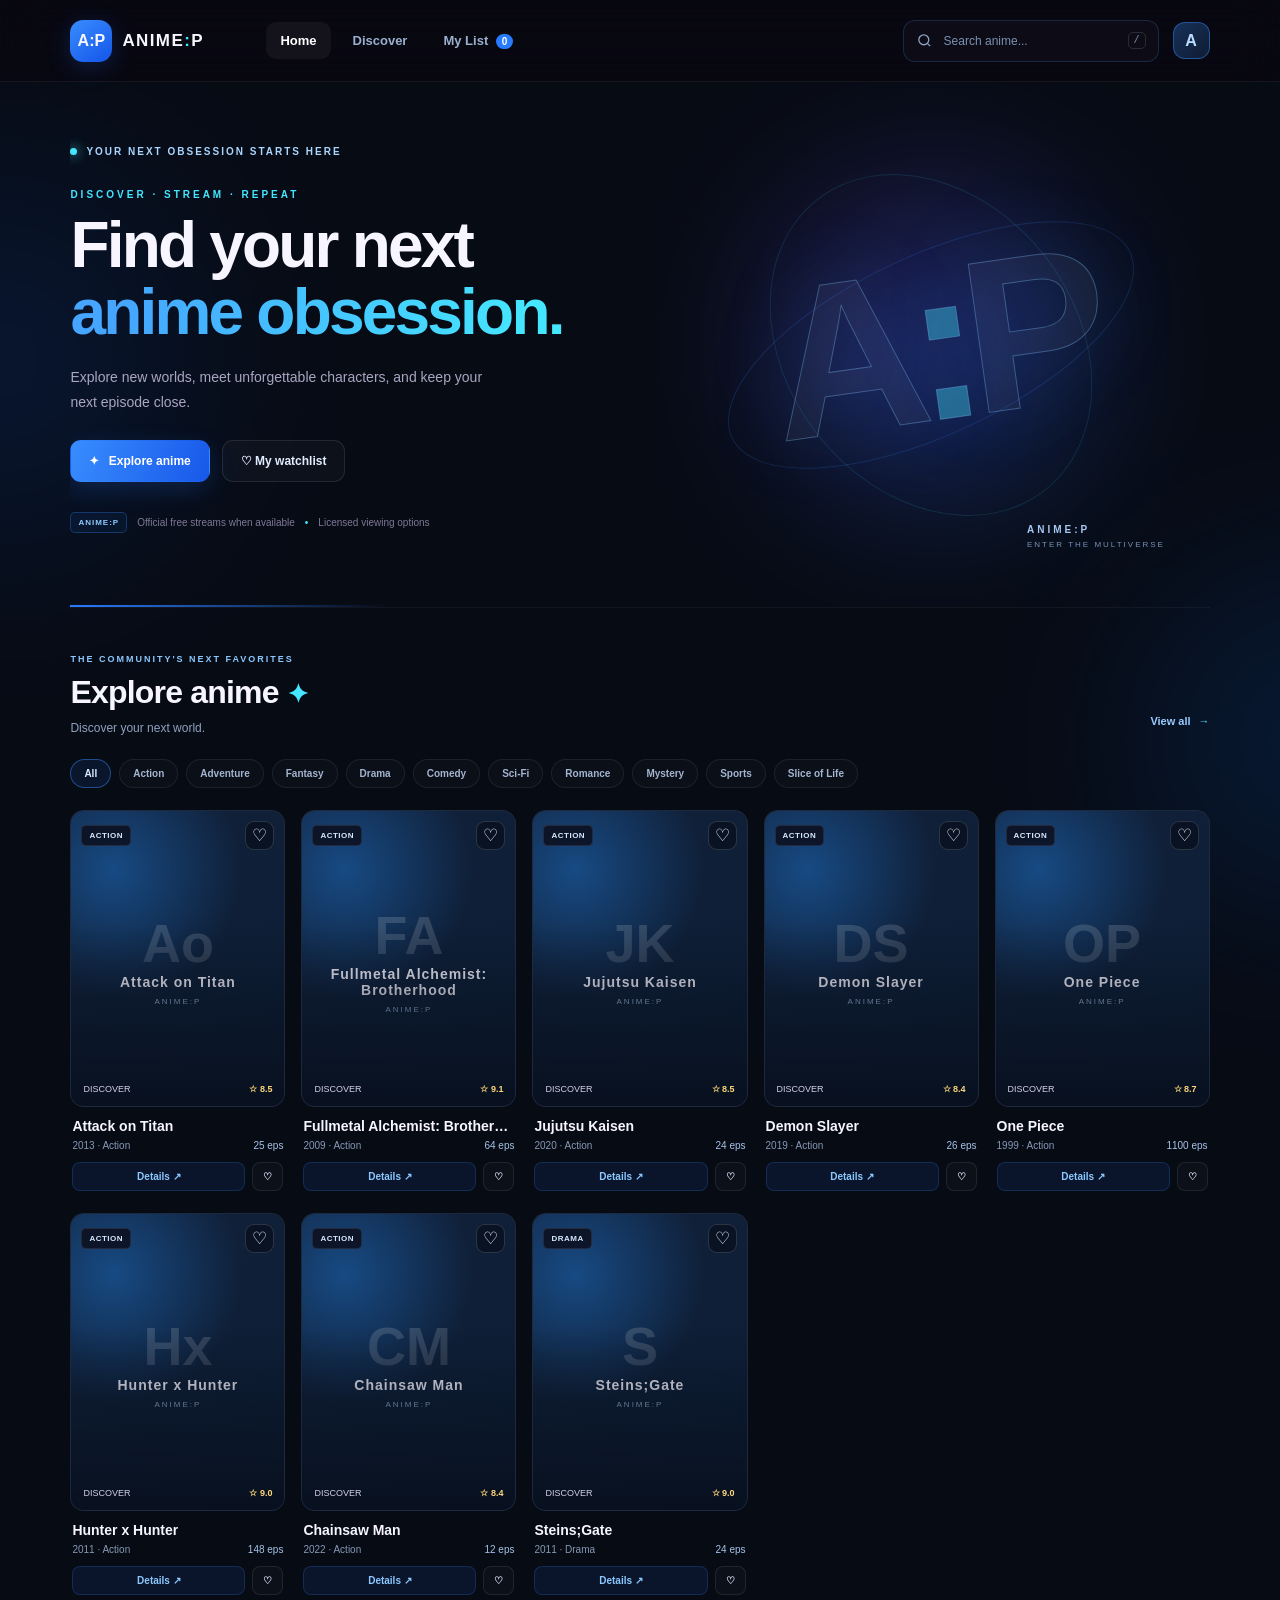
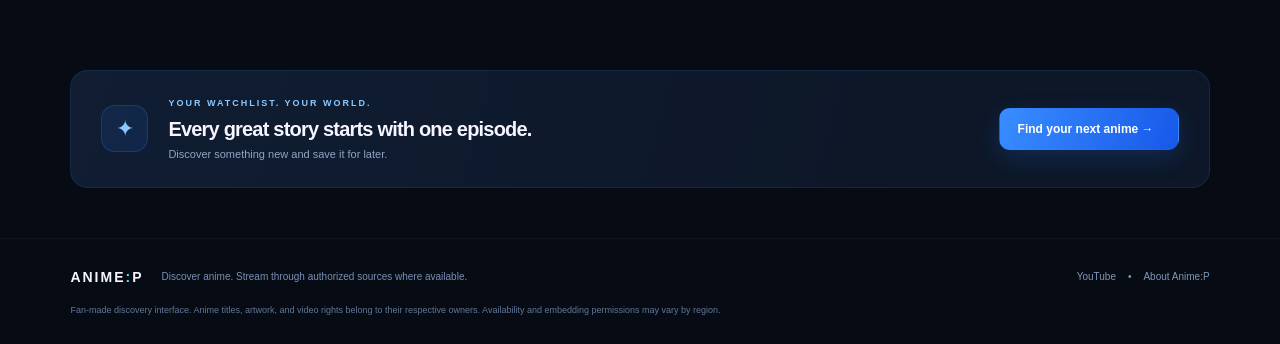
==== commit 18e66558: "Update index.html" ====
--- a/index.html
+++ b/index.html
@@ -1,3 +1,4 @@
+
 <!DOCTYPE html>
 <html lang="en">
 <head>
@@ -15,16 +16,25 @@
 <body>
   <div class="ambient ambient-one"></div>
   <div class="ambient ambient-two"></div>
+
   <header class="topbar">
-    <a class="brand" href="#" aria-label="Anime:P home"><span class="brand-mark">A<span>:</span>P</span><span class="brand-word">ANIME<span>:</span>P</span></a>
+    <a class="brand" href="#" aria-label="Anime:P home">
+      <span class="brand-mark">A:P</span>
+      <span class="brand-word">ANIME<span>:</span>P</span>
+    </a>
+
     <nav class="main-nav" aria-label="Main navigation">
       <button class="nav-link active" data-view="home">Home</button>
       <button class="nav-link" data-view="browse">Discover</button>
       <button class="nav-link" data-view="watchlist">My List <span id="listCount" class="nav-count">0</span></button>
     </nav>
+
     <div class="top-actions">
       <label class="search-box" aria-label="Search anime">
-        <svg viewBox="0 0 24 24" aria-hidden="true"><circle cx="11" cy="11" r="7"></circle><path d="m16 16 4 4"></path></svg>
+        <svg viewBox="0 0 24 24" aria-hidden="true">
+          <circle cx="11" cy="11" r="7"></circle>
+          <path d="m16 16 4 4"></path>
+        </svg>
         <input id="searchInput" type="search" placeholder="Search anime..." autocomplete="off">
         <kbd>/</kbd>
       </label>
@@ -39,51 +49,123 @@
         <p class="hero-kicker">DISCOVER · STREAM · REPEAT</p>
         <h1>Find your next<br><span>anime obsession.</span></h1>
         <p class="hero-description">Explore new worlds, meet unforgettable characters, and keep your next episode close.</p>
+
         <div class="hero-actions">
           <button class="btn btn-primary" id="exploreButton"><span>✦</span> Explore anime</button>
           <button class="btn btn-ghost" id="heroListButton">♡ My watchlist</button>
         </div>
-        <div class="hero-meta"><span class="meta-chip">ANIME:P</span><span>Official free streams when available</span><span class="meta-separator">•</span><span>Licensed viewing options</span></div>
+
+        <div class="hero-meta">
+          <span class="meta-chip">ANIME:P</span>
+          <span>Official free streams when available</span>
+          <span class="meta-separator">•</span>
+          <span>Licensed viewing options</span>
+        </div>
       </div>
+
       <div class="hero-art" aria-hidden="true">
-        <div class="orbit orbit-one"></div><div class="orbit orbit-two"></div>
+        <div class="orbit orbit-one"></div>
+        <div class="orbit orbit-two"></div>
         <div class="hero-glow"></div>
         <div class="hero-monogram">A<span>:</span>P</div>
-        <div class="hero-art-caption"><span>ANIME:P</span><small>ENTER THE MULTIVERSE</small></div>
+        <div class="hero-art-caption">
+          <span>ANIME:P</span>
+          <small>ENTER THE MULTIVERSE</small>
+        </div>
       </div>
       <div class="hero-bottom-line"></div>
     </section>
 
     <section id="continueSection" class="content-section hidden">
-      <div class="section-heading"><div><p class="section-eyebrow">PICK UP WHERE YOU LEFT OFF</p><h2>Continue watching <span class="heading-spark">↗</span></h2></div><button class="text-button" data-view="history">View history <span>→</span></button></div>
+      <div class="section-heading">
+        <div>
+          <p class="section-eyebrow">PICK UP WHERE YOU LEFT OFF</p>
+          <h2>Continue watching <span class="heading-spark">↗</span></h2>
+        </div>
+        <button class="text-button" data-view="history">View history <span>→</span></button>
+      </div>
       <div id="continueGrid" class="anime-row"></div>
     </section>
 
     <section id="homeTrending" class="content-section">
-      <div class="section-heading"><div><p class="section-eyebrow">THE COMMUNITY'S NEXT FAVORITES</p><h2>Explore anime <span class="heading-spark">✦</span></h2><p class="section-subtitle">A starter collection to help you find your next world.</p></div><button class="text-button" data-view="browse">View all <span>→</span></button></div>
+      <div class="section-heading">
+        <div>
+          <p class="section-eyebrow">THE COMMUNITY'S NEXT FAVORITES</p>
+          <h2>Explore anime <span class="heading-spark">✦</span></h2>
+          <p class="section-subtitle">Discover your next world.</p>
+        </div>
+        <button class="text-button" data-view="browse">View all <span>→</span></button>
+      </div>
+
       <div id="genreChips" class="genre-chips"></div>
       <div id="animeGrid" class="anime-grid"></div>
-      <div id="emptyState" class="empty-state hidden"><div class="empty-icon">⌕</div><h3>No anime found</h3><p>Try another title or switch up your filters.</p><button class="btn btn-ghost" id="clearFilters">Clear filters</button></div>
+
+      <div id="emptyState" class="empty-state hidden">
+        <div class="empty-icon">⌕</div>
+        <h3>No anime found</h3>
+        <p>Try another title or switch up your filters.</p>
+        <button class="btn btn-ghost" id="clearFilters">Clear filters</button>
+      </div>
     </section>
 
     <section id="watchlistSection" class="content-section hidden">
-      <div class="section-heading"><div><p class="section-eyebrow">YOUR PERSONAL COLLECTION</p><h2>My watchlist <span class="heading-spark">♡</span></h2><p class="section-subtitle">Your saved anime lives here on this device.</p></div></div>
+      <div class="section-heading">
+        <div>
+          <p class="section-eyebrow">YOUR PERSONAL COLLECTION</p>
+          <h2>My watchlist <span class="heading-spark">♡</span></h2>
+          <p class="section-subtitle">Your saved anime lives here on this device.</p>
+        </div>
+      </div>
+
       <div id="watchlistGrid" class="anime-grid"></div>
-      <div id="watchlistEmpty" class="empty-state"><div class="empty-icon">♡</div><h3>Your list is waiting</h3><p>Tap the heart on an anime to save it here.</p><button class="btn btn-primary" data-view="browse">Find anime</button></div>
+
+      <div id="watchlistEmpty" class="empty-state">
+        <div class="empty-icon">♡</div>
+        <h3>Your list is waiting</h3>
+        <p>Tap the heart on an anime to save it here.</p>
+        <button class="btn btn-primary" data-view="browse">Find anime</button>
+      </div>
     </section>
 
     <section id="historySection" class="content-section hidden">
-      <div class="section-heading"><div><p class="section-eyebrow">YOUR RECENTLY OPENED EPISODES</p><h2>Continue watching <span class="heading-spark">↗</span></h2></div></div>
+      <div class="section-heading">
+        <div>
+          <p class="section-eyebrow">YOUR RECENTLY OPENED EPISODES</p>
+          <h2>Continue watching <span class="heading-spark">↗</span></h2>
+        </div>
+      </div>
+
       <div id="historyGrid" class="anime-grid"></div>
-      <div id="historyEmpty" class="empty-state"><div class="empty-icon">▷</div><h3>Nothing playing yet</h3><p>Open an anime episode and it will appear here.</p><button class="btn btn-primary" data-view="browse">Discover anime</button></div>
+
+      <div id="historyEmpty" class="empty-state">
+        <div class="empty-icon">▷</div>
+        <h3>Nothing playing yet</h3>
+        <p>Open an anime episode and it will appear here.</p>
+        <button class="btn btn-primary" data-view="browse">Discover anime</button>
+      </div>
     </section>
 
     <section class="bottom-callout">
-      <div class="callout-symbol">✦</div><div><p class="section-eyebrow">YOUR WATCHLIST. YOUR WORLD.</p><h2>Every great story starts with one episode.</h2><p>Discover something new and save it for later.</p></div><button class="btn btn-primary" data-view="browse">Find your next anime <span>→</span></button>
+      <div class="callout-symbol">✦</div>
+      <div>
+        <p class="section-eyebrow">YOUR WATCHLIST. YOUR WORLD.</p>
+        <h2>Every great story starts with one episode.</h2>
+        <p>Discover something new and save it for later.</p>
+      </div>
+      <button class="btn btn-primary" data-view="browse">Find your next anime <span>→</span></button>
     </section>
   </main>
 
-  <footer class="footer"><a class="footer-brand" href="#">ANIME<span>:</span>P</a><p>Discover anime. Stream through authorized sources where available.</p><div><a href="https://www.youtube.com/" target="_blank" rel="noopener noreferrer">YouTube</a><span>•</span><button id="aboutButton">About Anime:P</button></div><small>Fan-made discovery interface. Anime titles, artwork, and video rights belong to their respective owners. Availability and embedding permissions may vary by region.</small></footer>
+  <footer class="footer">
+    <a class="footer-brand" href="#">ANIME<span>:</span>P</a>
+    <p>Discover anime. Stream through authorized sources where available.</p>
+    <div>
+      <a href="https://www.youtube.com/" target="_blank" rel="noopener noreferrer">YouTube</a>
+      <span>•</span>
+      <button id="aboutButton">About Anime:P</button>
+    </div>
+    <small>Fan-made discovery interface. Anime titles, artwork, and video rights belong to their respective owners. Availability and embedding permissions may vary by region.</small>
+  </footer>
 
   <div id="toast" class="toast" role="status" aria-live="polite"></div>
 
@@ -91,15 +173,18 @@
     <button class="dialog-close" data-close="detailDialog" aria-label="Close">×</button>
     <div id="detailContent"></div>
   </dialog>
+
   <dialog id="playerDialog" class="app-dialog player-dialog">
     <button class="dialog-close" data-close="playerDialog" aria-label="Close player">×</button>
     <div id="playerContent"></div>
   </dialog>
+
   <dialog id="aboutDialog" class="app-dialog small-dialog">
     <button class="dialog-close" data-close="aboutDialog" aria-label="Close">×</button>
-    <p class="section-eyebrow">A LITTLE ABOUT US</p><h2>Anime:P</h2>
-    <p>Anime:P is an independent anime discovery interface. It does not host or re-upload anime episodes. Video playback is provided by third-party sources only when an authorized embed is configured and available.</p>
-    <p>Starter catalog entries are examples for the interface. Add official video IDs and verify regional availability before presenting an episode as playable.</p>
+    <p class="section-eyebrow">A LITTLE ABOUT US</p>
+    <h2>Anime:P</h2>
+    <p>Anime:P is an independent anime discovery interface. It does not host or re-upload anime episodes.</p>
+    <p>Authorized episode embeds can play inside the player when configured. Otherwise, Anime:P can show a trailer preview and links to official providers. Availability varies by region.</p>
     <button class="btn btn-primary" data-close="aboutDialog">Got it</button>
   </dialog>
 </body>
--- a/style.css
+++ b/style.css
@@ -1,71 +1,42 @@
  :root {
-  --bg:#070b14; --panel:#0e1627; --panel-2:#111f35; --line:rgba(69,230,255,.15);
-  --text:#f7f5ff; --muted:#a5a0bb; --violet:#287bff; --violet-bright:#45e6ff;
-  --blue:#4bd8ff; --radius:18px; --font:'DM Sans',sans-serif; --display:'Space Grotesk',sans-serif;
+  --bg:#070b14; --panel:#0e1627; --panel-2:#14213a; --line:rgba(72,165,255,.18);
+  --text:#f7f5ff; --muted:#9bb0cf; --violet:#287bff; --violet-bright:#45a5ff;
+  --blue:#45e6ff; --radius:18px; --font:'DM Sans',sans-serif; --display:'Space Grotesk',sans-serif;
 }
 *{box-sizing:border-box}html{scroll-behavior:smooth}body{margin:0;background:var(--bg);color:var(--text);font-family:var(--font);min-height:100vh;overflow-x:hidden}
 button,input{font:inherit}button{cursor:pointer}a{color:inherit;text-decoration:none}.hidden{display:none!important}
-.ambient{position:absolute;pointer-events:none;filter:blur(100px);opacity:.15;z-index:-1;border-radius:50%}.ambient-one{width:380px;height:380px;background:#287bff;top:170px;left:-190px}.ambient-two{width:320px;height:320px;background:#168bff;top:580px;right:-190px}
-.topbar{height:82px;display:flex;align-items:center;justify-content:space-between;padding:0 clamp(18px,5.5vw,88px);gap:24px;border-bottom:1px solid rgba(255,255,255,.055);background:rgba(7,11,20,.88);backdrop-filter:blur(20px);position:sticky;top:0;z-index:20}
-.brand{display:flex;align-items:center;gap:10px;flex-shrink:0}.brand-mark{width:42px;height:42px;display:grid;place-items:center;border-radius:13px;background:linear-gradient(145deg,#398dff,#155ce8);font:700 16px var(--display);box-shadow:0 5px 25px #287bff35}.brand-mark span,.brand-word span,.footer-brand span{color:var(--blue)}.brand-word{font:700 17px var(--display);letter-spacing:1.4px}
-.main-nav{display:flex;align-items:center;gap:8px;margin-right:auto;margin-left:clamp(10px,3vw,48px)}.nav-link{border:0;background:transparent;color:var(--muted);padding:11px 14px;border-radius:10px;font-size:13px;font-weight:700;transition:.2s}.nav-link:hover,.nav-link.active{color:white;background:#ffffff0c}.nav-count{font-size:10px;background:#1d63d8;color:white;border-radius:20px;padding:2px 6px;margin-left:4px}
-.top-actions{display:flex;align-items:center;gap:14px}.search-box{height:42px;width:clamp(170px,20vw,260px);display:flex;align-items:center;gap:9px;padding:0 12px;border:1px solid var(--line);background:#ffffff06;border-radius:12px}.search-box svg{width:17px;stroke:#8da6ca;stroke-width:1.8;fill:none;flex-shrink:0}.search-box input{min-width:0;width:100%;background:transparent;border:0;outline:0;color:white;font-size:12px}.search-box input::placeholder{color:#7f91ad}.search-box kbd{color:#8297b8;border:1px solid #ffffff20;border-radius:5px;padding:2px 5px;font-size:10px}.avatar{width:37px;height:37px;border:1px solid #398dff75;border-radius:12px;background:linear-gradient(135deg,#12335a,#101c3b);color:#9feaff;font-weight:800}
-.hero{position:relative;min-height:460px;margin:0 clamp(18px,5.5vw,88px);display:flex;align-items:center;overflow:hidden;border-bottom:1px solid #ffffff0c}.hero-copy{position:relative;z-index:2;width:59%;padding:64px 0 74px}.eyebrow,.section-eyebrow{font-size:10px;letter-spacing:2px;font-weight:800;color:#74cfff}.eyebrow{display:flex;align-items:center;gap:9px;color:#9feaff}.pulse-dot{width:7px;height:7px;border-radius:50%;background:var(--blue);box-shadow:0 0 12px var(--blue)}.hero-kicker{font-size:10px;letter-spacing:3px;color:var(--blue);font-weight:800;margin:32px 0 12px}.hero h1{font:700 clamp(36px,5vw,66px)/1.04 var(--display);letter-spacing:-2.8px;margin:0}.hero h1 span{background:linear-gradient(95deg,#45e6ff 10%,#45e6ff 92%);background-clip:text;-webkit-background-clip:text;color:transparent}.hero-description{max-width:440px;color:#aaa5c1;line-height:1.8;font-size:14px;margin:20px 0 25px}.hero-actions{display:flex;flex-wrap:wrap;gap:12px}.btn{border-radius:11px;padding:13px 18px;font-size:12px;font-weight:800;border:1px solid transparent;transition:transform .2s,filter .2s}.btn:hover{transform:translateY(-2px);filter:brightness(1.1)}.btn-primary{color:white;background:linear-gradient(110deg,#398dff,#155ce8);box-shadow:0 8px 25px #287bff30}.btn-primary span{margin-right:6px}.btn-ghost{background:#ffffff07;border-color:#ffffff18;color:#e1f1ff}.hero-meta{display:flex;align-items:center;gap:10px;color:#7f7898;font-size:10px;margin-top:30px}.meta-chip{border:1px solid #398dff4a;background:#287bff12;color:#8bdcff;border-radius:5px;padding:5px 7px;font-size:8px;font-weight:800;letter-spacing:1px}.meta-separator{color:#4bd8ff}
-.hero-art{position:absolute;right:0;top:0;width:49%;height:100%;display:grid;place-items:center;overflow:hidden}.hero-glow{position:absolute;width:290px;height:290px;border-radius:50%;background:linear-gradient(145deg,#287bff,#137bff);filter:blur(85px);opacity:.35}.hero-monogram{position:relative;font:700 clamp(90px,17vw,220px)/1 var(--display);letter-spacing:-17px;color:#ffffff0a;-webkit-text-stroke:1px #45a5ff55;text-shadow:0 0 90px #287bff30;transform:rotate(-8deg)}.hero-monogram span{color:#4bd8ff60}.orbit{position:absolute;border:1px solid #398dff30;border-radius:50%;transform:rotate(-25deg)}.orbit-one{width:440px;height:180px}.orbit-two{width:370px;height:290px;transform:rotate(52deg);border-color:#45e6ff20}.hero-art-caption{position:absolute;right:8%;bottom:58px;display:flex;flex-direction:column;gap:5px;letter-spacing:3px;font:700 10px var(--display);color:#a5c8ec}.hero-art-caption small{font:500 8px var(--font);color:#6f6a88;letter-spacing:2px}.hero-bottom-line{position:absolute;bottom:0;left:0;width:28%;height:2px;background:linear-gradient(90deg,var(--violet),transparent)}
-.content-section{padding:46px clamp(18px,5.5vw,88px) 10px}.section-heading{display:flex;align-items:flex-end;justify-content:space-between;gap:20px;margin-bottom:24px}.section-eyebrow{margin:0 0 9px;font-size:9px}.section-heading h2,.bottom-callout h2{font:700 clamp(23px,3vw,32px)/1.2 var(--display);letter-spacing:-.8px;margin:0}.heading-spark{color:var(--blue);font-size:.8em}.section-subtitle{color:#8da0bc;font-size:12px;margin:9px 0 0}.text-button{background:transparent;border:0;color:#8bdcff;font-size:11px;font-weight:800;padding:8px 0}.text-button span{color:var(--blue);margin-left:5px}.genre-chips{display:flex;flex-wrap:wrap;gap:8px;margin:0 0 22px}.genre-chip{border:1px solid #ffffff12;background:#ffffff05;color:#9e98b5;border-radius:30px;padding:8px 13px;font-size:10px;font-weight:700;transition:.2s}.genre-chip:hover,.genre-chip.active{border-color:#398dff75;background:#287bff1b;color:#dceeff}
-.anime-grid{display:grid;grid-template-columns:repeat(5,minmax(0,1fr));gap:22px 16px}.anime-row{display:grid;grid-template-columns:repeat(4,minmax(0,1fr));gap:16px}.anime-card{min-width:0;cursor:pointer;position:relative}.poster{position:relative;aspect-ratio:3/4.15;border-radius:14px;overflow:hidden;background:linear-gradient(145deg,#12223b,#0c1b30);border:1px solid #ffffff12;transition:transform .25s,border-color .25s}.anime-card:hover .poster{transform:translateY(-5px);border-color:#45a5ff80}.poster img{width:100%;height:100%;object-fit:cover;display:block;transition:transform .5s}.anime-card:hover .poster img{transform:scale(1.04)}.poster-fallback{position:absolute;inset:0;display:flex;flex-direction:column;align-items:center;justify-content:center;text-align:center;padding:15px;background:radial-gradient(circle at 20% 20%,#174c83 0,transparent 44%),linear-gradient(145deg,#12223b,#0a1b2e)}.poster-fallback .fallback-symbol{font:700 54px var(--display);color:#ffffff26}.poster-fallback strong{font:700 14px var(--display);letter-spacing:1px;max-width:95%;overflow-wrap:anywhere}.poster-fallback small{color:#9b91bb;font-size:8px;letter-spacing:2px;margin-top:7px}.poster-overlay{position:absolute;inset:0;background:linear-gradient(0deg,#080712e8,transparent 62%);pointer-events:none}.poster-top{position:absolute;left:10px;right:10px;top:10px;display:flex;justify-content:space-between;align-items:center;gap:5px}.tag{border-radius:5px;padding:5px 7px;background:#0c0b18c9;border:1px solid #ffffff18;color:#c9eaff;font-size:8px;font-weight:800;letter-spacing:.5px}.tag.featured{background:#176bd9d9;color:white;border-color:#73c6ff50}.heart-btn{width:29px;height:29px;border-radius:9px;border:1px solid #ffffff25;background:#080712b8;color:#fff;font-size:17px;display:grid;place-items:center;line-height:1}.heart-btn.saved{color:#45e6ff;border-color:#45e6ff60;background:#123e66ce}.poster-bottom{position:absolute;left:12px;right:12px;bottom:12px;display:flex;align-items:center;justify-content:space-between;gap:6px}.poster-bottom span{font-size:9px;color:#d5d0e6}.poster-bottom .rating{color:#ffd77a;font-weight:800}.card-info{padding:11px 2px 0}.card-title{font:700 14px var(--display);white-space:nowrap;overflow:hidden;text-overflow:ellipsis;margin:0 0 6px}.card-subtitle{display:flex;justify-content:space-between;gap:6px;color:#817b99;font-size:10px}.card-subtitle span:last-child{color:#a9a0c8}.card-actions{display:flex;gap:7px;margin-top:11px}.mini-btn{border:1px solid #ffffff15;background:#ffffff06;color:#d5cdef;border-radius:8px;padding:8px 10px;font-size:10px;font-weight:700}.mini-btn:hover{border-color:#398dff88}.mini-btn.watch{flex:1;background:#287bff1a;color:#8bdcff;border-color:#398dff30}
-.empty-state{text-align:center;padding:54px 20px;border:1px dashed #ffffff1b;border-radius:16px;margin:10px 0 25px}.empty-icon{font-size:34px;color:#45a5ff}.empty-state h3{font:700 18px var(--display);margin:12px 0 7px}.empty-state p{color:#89839e;font-size:12px;margin:0 0 20px}
-.bottom-callout{margin:65px clamp(18px,5.5vw,88px) 50px;padding:27px 30px;border:1px solid #398dff24;border-radius:18px;background:linear-gradient(105deg,#0d1b30,#101324 72%);display:flex;align-items:center;gap:20px}.callout-symbol{width:47px;height:47px;flex-shrink:0;border-radius:14px;display:grid;place-items:center;background:#287bff1d;border:1px solid #287bff40;color:#8fe8ff;font-size:22px}.bottom-callout h2{font-size:20px}.bottom-callout p:not(.section-eyebrow){color:#8f89a5;font-size:11px;margin:7px 0 0}.bottom-callout .btn{margin-left:auto;flex-shrink:0}
-.footer{border-top:1px solid #ffffff0c;padding:30px clamp(18px,5.5vw,88px) 26px;display:flex;align-items:center;gap:18px;flex-wrap:wrap}.footer-brand{font:700 14px var(--display);letter-spacing:2px}.footer p{color:#77718d;font-size:10px;margin:0 auto 0 0}.footer div{display:flex;gap:12px;color:#79728f;font-size:10px}.footer div a:hover,.footer button:hover{color:#9feaff}.footer button{background:none;border:0;color:inherit;padding:0;font-size:inherit}.footer small{flex-basis:100%;font-size:9px;line-height:1.7;color:#5e5872;max-width:900px}
-.toast{position:fixed;left:50%;bottom:25px;transform:translate(-50%,20px);opacity:0;pointer-events:none;background:#201936;border:1px solid #45a5ff55;color:#e5f4ff;padding:12px 17px;border-radius:12px;font-size:12px;z-index:60;box-shadow:0 10px 35px #0008;transition:.25s}.toast.show{opacity:1;transform:translate(-50%,0)}
-.app-dialog{width:min(760px,calc(100% - 28px));max-height:88vh;overflow:auto;background:#100f1d;color:var(--text);border:1px solid #398dff32;border-radius:20px;padding:0;box-shadow:0 25px 100px #000b}.app-dialog::backdrop{background:#05040bd9;backdrop-filter:blur(8px)}.dialog-close{position:sticky;top:12px;float:right;margin:12px 12px -45px 0;width:34px;height:34px;border-radius:11px;background:#080712db;border:1px solid #ffffff20;color:white;font-size:23px;z-index:4}.detail-layout{display:grid;grid-template-columns:230px 1fr;gap:25px;padding:28px}.detail-poster{width:100%;aspect-ratio:3/4.15;object-fit:cover;border-radius:13px;background:#12223b}.detail-copy{padding:12px 0}.detail-copy h2{font:700 30px var(--display);margin:0 0 9px}.detail-tags{display:flex;gap:7px;flex-wrap:wrap;margin:12px 0}.detail-copy p{font-size:12px;line-height:1.8;color:#aaa4bf}.detail-rating{color:#ffd77a;font-size:12px;font-weight:800}.episode-title{font:700 14px var(--display);margin:22px 0 12px}.episode-list{display:grid;gap:8px}.episode-item{display:flex;align-items:center;gap:12px;background:#ffffff05;border:1px solid #ffffff12;padding:10px;border-radius:10px}.episode-number{width:36px;height:36px;display:grid;place-items:center;background:#287bff20;border-radius:9px;color:#9feaff;font-size:11px;font-weight:800;flex-shrink:0}.episode-item div:nth-child(2){min-width:0;flex:1}.episode-item strong{font-size:11px;display:block}.episode-item small{font-size:9px;color:#8da0bc;display:block;margin-top:4px}.episode-item button{border:0;border-radius:8px;padding:9px 11px;background:linear-gradient(110deg,#398dff,#155ce8);color:white;font-size:10px;font-weight:800;flex-shrink:0}.episode-item button:disabled{background:#292638;color:#77718c;cursor:not-allowed}
-.player-dialog{width:min(950px,calc(100% - 24px))}.player-wrap{padding:28px}.player-wrap h2{font:700 20px var(--display);margin:0 45px 8px 0}.player-wrap p{color:#9aafce;font-size:11px;line-height:1.6}.video-frame{position:relative;width:100%;aspect-ratio:16/9;background:#05040a;border-radius:13px;overflow:hidden;margin-top:18px;border:1px solid #ffffff17}.video-frame iframe{position:absolute;inset:0;width:100%;height:100%;border:0}.player-notice{padding:18px;background:#111f35;border:1px solid #ffffff12;border-radius:12px;margin-top:14px}.player-notice strong{font-size:12px}.player-notice p{margin:7px 0 0}.player-notice a{color:#79ddff;text-decoration:underline}.small-dialog{width:min(460px,calc(100% - 28px));padding:30px}.small-dialog h2{font:700 27px var(--display)}.small-dialog p:not(.section-eyebrow){color:#a1b4d0;font-size:12px;line-height:1.8}
+.ambient{position:absolute;pointer-events:none;filter:blur(100px);opacity:.15;z-index:-1;border-radius:50%}.ambient-one{width:380px;height:380px;background:#1258cf;top:170px;left:-190px}.ambient-two{width:320px;height:320px;background:#0878ff;top:580px;right:-190px}
+.topbar{height:82px;display:flex;align-items:center;justify-content:space-between;padding:0 clamp(18px,5.5vw,88px);gap:24px;border-bottom:1px solid rgba(255,255,255,.055);background:rgba(9,8,18,.82);backdrop-filter:blur(20px);position:sticky;top:0;z-index:20}
+.brand{display:flex;align-items:center;gap:10px;flex-shrink:0}.brand-mark{width:42px;height:42px;display:grid;place-items:center;border-radius:13px;background:linear-gradient(145deg,#398dff,#1455e8);font:700 16px var(--display);box-shadow:0 5px 25px #287bff35}.brand-mark span,.brand-word span,.footer-brand span{color:var(--blue)}.brand-word{font:700 17px var(--display);letter-spacing:1.4px}
+.main-nav{display:flex;align-items:center;gap:8px;margin-right:auto;margin-left:clamp(10px,3vw,48px)}.nav-link{border:0;background:transparent;color:var(--muted);padding:11px 14px;border-radius:10px;font-size:13px;font-weight:700;transition:.2s}.nav-link:hover,.nav-link.active{color:white;background:#ffffff0c}.nav-count{font-size:10px;background:#287bff;color:white;border-radius:20px;padding:2px 6px;margin-left:4px}
+.top-actions{display:flex;align-items:center;gap:14px}.search-box{height:42px;width:clamp(170px,20vw,260px);display:flex;align-items:center;gap:9px;padding:0 12px;border:1px solid var(--line);background:#ffffff06;border-radius:12px}.search-box svg{width:17px;stroke:#8ca5c8;stroke-width:1.8;fill:none;flex-shrink:0}.search-box input{min-width:0;width:100%;background:transparent;border:0;outline:0;color:white;font-size:12px}.search-box input::placeholder{color:#7c91b2}.search-box kbd{color:#7c91b2;border:1px solid #ffffff20;border-radius:5px;padding:2px 5px;font-size:10px}.avatar{width:37px;height:37px;border:1px solid #398dff75;border-radius:12px;background:linear-gradient(135deg,#16315a,#101c32);color:#b9dcff;font-weight:800}
+.hero{position:relative;min-height:460px;margin:0 clamp(18px,5.5vw,88px);display:flex;align-items:center;overflow:hidden;border-bottom:1px solid #ffffff0c}.hero-copy{position:relative;z-index:2;width:59%;padding:64px 0 74px}.eyebrow,.section-eyebrow{font-size:10px;letter-spacing:2px;font-weight:800;color:#8bc8ff}.eyebrow{display:flex;align-items:center;gap:9px;color:#a9d6ff}.pulse-dot{width:7px;height:7px;border-radius:50%;background:var(--blue);box-shadow:0 0 12px var(--blue)}.hero-kicker{font-size:10px;letter-spacing:3px;color:var(--blue);font-weight:800;margin:32px 0 12px}.hero h1{font:700 clamp(36px,5vw,66px)/1.04 var(--display);letter-spacing:-2.8px;margin:0}.hero h1 span{background:linear-gradient(95deg,#45a5ff 10%,#45e6ff 92%);background-clip:text;-webkit-background-clip:text;color:transparent}.hero-description{max-width:440px;color:#aaa5c1;line-height:1.8;font-size:14px;margin:20px 0 25px}.hero-actions{display:flex;flex-wrap:wrap;gap:12px}.btn{border-radius:11px;padding:13px 18px;font-size:12px;font-weight:800;border:1px solid transparent;transition:transform .2s,filter .2s}.btn:hover{transform:translateY(-2px);filter:brightness(1.1)}.btn-primary{color:white;background:linear-gradient(110deg,#398dff,#1758e9);box-shadow:0 8px 25px #287bff30}.btn-primary span{margin-right:6px}.btn-ghost{background:#ffffff07;border-color:#ffffff18;color:#e2edff}.hero-meta{display:flex;align-items:center;gap:10px;color:#7f7898;font-size:10px;margin-top:30px}.meta-chip{border:1px solid #398dff4a;background:#287bff12;color:#8ecbff;border-radius:5px;padding:5px 7px;font-size:8px;font-weight:800;letter-spacing:1px}.meta-separator{color:#45e6ff}
+.hero-art{position:absolute;right:0;top:0;width:49%;height:100%;display:grid;place-items:center;overflow:hidden}.hero-glow{position:absolute;width:290px;height:290px;border-radius:50%;background:linear-gradient(145deg,#854bff,#137bff);filter:blur(85px);opacity:.35}.hero-monogram{position:relative;font:700 clamp(90px,17vw,220px)/1 var(--display);letter-spacing:-17px;color:#ffffff0a;-webkit-text-stroke:1px #8bc8ff55;text-shadow:0 0 90px #287bff30;transform:rotate(-8deg)}.hero-monogram span{color:#45e6ff60}.orbit{position:absolute;border:1px solid #398dff30;border-radius:50%;transform:rotate(-25deg)}.orbit-one{width:440px;height:180px}.orbit-two{width:370px;height:290px;transform:rotate(52deg);border-color:#45e6ff20}.hero-art-caption{position:absolute;right:8%;bottom:58px;display:flex;flex-direction:column;gap:5px;letter-spacing:3px;font:700 10px var(--display);color:#a9c8ef}.hero-art-caption small{font:500 8px var(--font);color:#7891b4;letter-spacing:2px}.hero-bottom-line{position:absolute;bottom:0;left:0;width:28%;height:2px;background:linear-gradient(90deg,var(--violet),transparent)}
+.content-section{padding:46px clamp(18px,5.5vw,88px) 10px}.section-heading{display:flex;align-items:flex-end;justify-content:space-between;gap:20px;margin-bottom:24px}.section-eyebrow{margin:0 0 9px;font-size:9px}.section-heading h2,.bottom-callout h2{font:700 clamp(23px,3vw,32px)/1.2 var(--display);letter-spacing:-.8px;margin:0}.heading-spark{color:var(--blue);font-size:.8em}.section-subtitle{color:#8fa2c1;font-size:12px;margin:9px 0 0}.text-button{background:transparent;border:0;color:#9acbff;font-size:11px;font-weight:800;padding:8px 0}.text-button span{color:var(--blue);margin-left:5px}.genre-chips{display:flex;flex-wrap:wrap;gap:8px;margin:0 0 22px}.genre-chip{border:1px solid #ffffff12;background:#ffffff05;color:#a3b5d1;border-radius:30px;padding:8px 13px;font-size:10px;font-weight:700;transition:.2s}.genre-chip:hover,.genre-chip.active{border-color:#398dff75;background:#287bff1b;color:#d7eaff}
+.anime-grid{display:grid;grid-template-columns:repeat(5,minmax(0,1fr));gap:22px 16px}.anime-row{display:grid;grid-template-columns:repeat(4,minmax(0,1fr));gap:16px}.anime-card{min-width:0;cursor:pointer;position:relative}.poster{position:relative;aspect-ratio:3/4.15;border-radius:14px;overflow:hidden;background:linear-gradient(145deg,#101b2e,#0b1830);border:1px solid #ffffff12;transition:transform .25s,border-color .25s}.anime-card:hover .poster{transform:translateY(-5px);border-color:#398dff80}.poster img{width:100%;height:100%;object-fit:cover;display:block;transition:transform .5s}.anime-card:hover .poster img{transform:scale(1.04)}.poster-fallback{position:absolute;inset:0;display:flex;flex-direction:column;align-items:center;justify-content:center;text-align:center;padding:15px;background:radial-gradient(circle at 20% 20%,#174a83 0,transparent 44%),linear-gradient(145deg,#12213a,#0b1d34)}.poster-fallback .fallback-symbol{font:700 54px var(--display);color:#ffffff26}.poster-fallback strong{font:700 14px var(--display);letter-spacing:1px;max-width:95%;overflow-wrap:anywhere}.poster-fallback small{color:#9bb5d7;font-size:8px;letter-spacing:2px;margin-top:7px}.poster-overlay{position:absolute;inset:0;background:linear-gradient(0deg,#080f1de8,transparent 62%);pointer-events:none}.poster-top{position:absolute;left:10px;right:10px;top:10px;display:flex;justify-content:space-between;align-items:center;gap:5px}.tag{border-radius:5px;padding:5px 7px;background:#0c0b18c9;border:1px solid #ffffff18;color:#d7e8ff;font-size:8px;font-weight:800;letter-spacing:.5px}.tag.featured{background:#1769d9d9;color:white;border-color:#8bc8ff50}.heart-btn{width:29px;height:29px;border-radius:9px;border:1px solid #ffffff25;background:#080f1db8;color:#fff;font-size:17px;display:grid;place-items:center;line-height:1}.heart-btn.saved{color:#45e6ff;border-color:#45e6ff60;background:#123b66ce}.poster-bottom{position:absolute;left:12px;right:12px;bottom:12px;display:flex;align-items:center;justify-content:space-between;gap:6px}.poster-bottom span{font-size:9px;color:#d5d0e6}.poster-bottom .rating{color:#ffd77a;font-weight:800}.card-info{padding:11px 2px 0}.card-title{font:700 14px var(--display);white-space:nowrap;overflow:hidden;text-overflow:ellipsis;margin:0 0 6px}.card-subtitle{display:flex;justify-content:space-between;gap:6px;color:#8799b6;font-size:10px}.card-subtitle span:last-child{color:#a7c3e9}.card-actions{display:flex;gap:7px;margin-top:11px}.mini-btn{border:1px solid #ffffff15;background:#ffffff06;color:#dce8ff;border-radius:8px;padding:8px 10px;font-size:10px;font-weight:700}.mini-btn:hover{border-color:#398dff88}.mini-btn.watch{flex:1;background:#287bff1a;color:#8bc8ff;border-color:#398dff30}
+.empty-state{text-align:center;padding:54px 20px;border:1px dashed #ffffff1b;border-radius:16px;margin:10px 0 25px}.empty-icon{font-size:34px;color:#45a5ff}.empty-state h3{font:700 18px var(--display);margin:12px 0 7px}.empty-state p{color:#8fa2c1;font-size:12px;margin:0 0 20px}
+.bottom-callout{margin:65px clamp(18px,5.5vw,88px) 50px;padding:27px 30px;border:1px solid #398dff24;border-radius:18px;background:linear-gradient(105deg,#101d32,#0d1728 72%);display:flex;align-items:center;gap:20px}.callout-symbol{width:47px;height:47px;flex-shrink:0;border-radius:14px;display:grid;place-items:center;background:#287bff1d;border:1px solid #287bff40;color:#8bc8ff;font-size:22px}.bottom-callout h2{font-size:20px}.bottom-callout p:not(.section-eyebrow){color:#91a4c2;font-size:11px;margin:7px 0 0}.bottom-callout .btn{margin-left:auto;flex-shrink:0}
+.footer{border-top:1px solid #ffffff0c;padding:30px clamp(18px,5.5vw,88px) 26px;display:flex;align-items:center;gap:18px;flex-wrap:wrap}.footer-brand{font:700 14px var(--display);letter-spacing:2px}.footer p{color:#7891b4;font-size:10px;margin:0 auto 0 0}.footer div{display:flex;gap:12px;color:#8197b7;font-size:10px}.footer div a:hover,.footer button:hover{color:#a5d5ff}.footer button{background:none;border:0;color:inherit;padding:0;font-size:inherit}.footer small{flex-basis:100%;font-size:9px;line-height:1.7;color:#617797;max-width:900px}
+.toast{position:fixed;left:50%;bottom:25px;transform:translate(-50%,20px);opacity:0;pointer-events:none;background:#101d32;border:1px solid #398dff55;color:#eee7ff;padding:12px 17px;border-radius:12px;font-size:12px;z-index:60;box-shadow:0 10px 35px #0008;transition:.25s}.toast.show{opacity:1;transform:translate(-50%,0)}
+.app-dialog{width:min(760px,calc(100% - 28px));max-height:88vh;overflow:auto;background:#0d1524;color:var(--text);border:1px solid #398dff32;border-radius:20px;padding:0;box-shadow:0 25px 100px #000b}.app-dialog::backdrop{background:#05040bd9;backdrop-filter:blur(8px)}.dialog-close{position:sticky;top:12px;float:right;margin:12px 12px -45px 0;width:34px;height:34px;border-radius:11px;background:#080f1ddb;border:1px solid #ffffff20;color:white;font-size:23px;z-index:4}.detail-layout{display:grid;grid-template-columns:230px 1fr;gap:25px;padding:28px}.detail-poster{width:100%;aspect-ratio:3/4.15;object-fit:cover;border-radius:13px;background:#101b2e}.detail-copy{padding:12px 0}.detail-copy h2{font:700 30px var(--display);margin:0 0 9px}.detail-tags{display:flex;gap:7px;flex-wrap:wrap;margin:12px 0}.detail-copy p{font-size:12px;line-height:1.8;color:#b2c2dc}.detail-rating{color:#ffd77a;font-size:12px;font-weight:800}.episode-title{font:700 14px var(--display);margin:22px 0 12px}.episode-list{display:grid;gap:8px}.episode-item{display:flex;align-items:center;gap:12px;background:#ffffff05;border:1px solid #ffffff12;padding:10px;border-radius:10px}.episode-number{width:36px;height:36px;display:grid;place-items:center;background:#287bff20;border-radius:9px;color:#8bc8ff;font-size:11px;font-weight:800;flex-shrink:0}.episode-item div:nth-child(2){min-width:0;flex:1}.episode-item strong{font-size:11px;display:block}.episode-item small{font-size:9px;color:#8fa2c1;display:block;margin-top:4px}.episode-item button{border:0;border-radius:8px;padding:9px 11px;background:linear-gradient(110deg,#398dff,#1758e9);color:white;font-size:10px;font-weight:800;flex-shrink:0}.episode-item button:disabled{background:#1a2a42;color:#7891b4;cursor:not-allowed}
+.player-dialog{width:min(950px,calc(100% - 24px))}.player-wrap{padding:28px}.player-wrap h2{font:700 20px var(--display);margin:0 45px 8px 0}.player-wrap p{color:#9bb0d0;font-size:11px;line-height:1.6}.video-frame{position:relative;width:100%;aspect-ratio:16/9;background:#030814;border-radius:13px;overflow:hidden;margin-top:18px;border:1px solid #ffffff17}.video-frame iframe{position:absolute;inset:0;width:100%;height:100%;border:0}.player-notice{padding:18px;background:#14213a;border:1px solid #ffffff12;border-radius:12px;margin-top:14px}.player-notice strong{font-size:12px}.player-notice p{margin:7px 0 0}.player-notice a{color:#79ddff;text-decoration:underline}.small-dialog{width:min(460px,calc(100% - 28px));padding:30px}.small-dialog h2{font:700 27px var(--display)}.small-dialog p:not(.section-eyebrow){color:#a4b6d2;font-size:12px;line-height:1.8}
 @media(max-width:1050px){.anime-grid{grid-template-columns:repeat(4,minmax(0,1fr))}.hero{min-height:420px}.hero-art{width:43%}.hero-copy{width:67%}.brand-word{display:none}}
 @media(max-width:760px){.topbar{height:auto;min-height:70px;padding:12px 16px;flex-wrap:wrap;gap:12px}.brand-mark{width:37px;height:37px}.main-nav{order:3;width:100%;margin:0;justify-content:space-between;gap:4px}.nav-link{flex:1;padding:9px 7px;font-size:11px}.top-actions{margin-left:auto}.search-box{width:min(48vw,240px);height:38px}.search-box kbd{display:none}.hero{margin:0 18px;min-height:430px}.hero-copy{width:100%;padding:45px 0 54px}.hero h1{font-size:clamp(38px,10vw,57px)}.hero-description{max-width:340px;font-size:12px}.hero-art{width:60%;opacity:.38;right:-15%;}.hero-monogram{font-size:160px}.hero-meta{flex-wrap:wrap;max-width:310px;line-height:1.6}.content-section{padding:36px 18px 6px}.anime-grid{grid-template-columns:repeat(2,minmax(0,1fr));gap:20px 12px}.anime-row{grid-template-columns:repeat(2,minmax(0,1fr))}.section-heading{align-items:flex-start}.section-heading h2{font-size:25px}.section-subtitle{max-width:250px;line-height:1.5}.text-button{white-space:nowrap}.bottom-callout{margin:45px 18px 35px;padding:22px;align-items:flex-start;flex-wrap:wrap}.bottom-callout h2{font-size:18px}.bottom-callout .btn{margin:0;width:100%}.footer{padding:25px 18px;gap:12px}.footer p{flex-basis:calc(100% - 100px)}.footer div{flex-basis:100%}.detail-layout{grid-template-columns:100px 1fr;gap:15px;padding:20px}.detail-copy{padding:3px 0}.detail-copy h2{font-size:22px}.detail-copy p{font-size:11px}.detail-poster{border-radius:9px}.episode-title{margin-top:17px}.episode-item{gap:8px}.episode-item button{padding:8px}.player-wrap{padding:22px 15px}.player-wrap h2{font-size:17px}}
 @media(max-width:390px){.anime-grid{gap:17px 9px}.card-title{font-size:12px}.card-subtitle{font-size:9px}.poster-top{left:7px;right:7px;top:7px}.poster-bottom{left:8px;right:8px;bottom:8px}.tag{font-size:7px;padding:4px 5px}.heart-btn{width:26px;height:26px}.hero-actions .btn{padding:12px}.hero h1{letter-spacing:-1.8px}.detail-layout{grid-template-columns:80px 1fr}.episode-item small{font-size:8px}}
 
-
-/* Anime:P v2 additions: Attack on Titan feature and source fallbacks */
-.hero-feature-art { right: 0; width: 46%; }
-.hero-poster-frame { position: relative; width: min(300px, 67%); height: min(360px, 78%); overflow: hidden; border: 1px solid #67baff55; border-radius: 18px; background: linear-gradient(145deg,#173d6b,#091321 78%); box-shadow: 0 24px 70px #0009, 0 0 40px #287bff24; transform: rotate(2deg); }
-.hero-poster-frame img { position:absolute; inset:0; width:100%; height:100%; object-fit:cover; }
-.hero-poster-fallback { position:absolute; inset:0; display:flex; flex-direction:column; align-items:center; justify-content:center; gap:14px; padding:20px; text-align:center; color:#eaf7ff; background:radial-gradient(ellipse at 50% 20%,#2864a4 0,transparent 55%),linear-gradient(145deg,#152e4d,#07101e); }
-.hero-poster-fallback span { font-size:clamp(28px,4vw,46px); color:#7ecfff; text-shadow:0 0 20px #287bff66; }
-.hero-poster-fallback strong { font:800 clamp(18px,2.2vw,27px)/1.1 var(--display); letter-spacing:1.5px; }
-.hero-poster-fallback small { font-size:9px; letter-spacing:3px; color:#9db8d9; }
-.hero-poster-shade { position:absolute; inset:45% 0 0; background:linear-gradient(transparent,#030812b8); pointer-events:none; }
-.hero-art-caption { z-index:2; }
-.catalog-status { min-height:18px; margin:-9px 0 17px; color:#819ab9; font-size:10px; }
-.rating-note { color:#8da6c5; font-weight:500; }
-.episode-count { color:#8da6c5; font-size:11px; font-weight:500; }
-.episode-item button { flex-shrink:0; border:1px solid #398dff55; border-radius:8px; padding:9px 12px; background:#287bff1a; color:#dceeff; font-size:10px; font-weight:800; }
-.episode-item button:hover { background:#287bff36; border-color:#45e6ff80; }
-.player-empty { position:absolute; inset:0; display:flex; flex-direction:column; align-items:center; justify-content:center; gap:9px; padding:25px; text-align:center; background:radial-gradient(ellipse at top,#14335a,transparent 70%),#050b14; }
-.player-empty-icon { display:grid; place-items:center; width:52px; height:52px; border:1px solid #45e6ff50; border-radius:50%; color:#45e6ff; font-size:24px; }
-.player-empty h3 { font:700 18px var(--display); }
-.player-empty p { max-width:470px; color:#a7bad4; font-size:11px; line-height:1.7; }
-.player-actions { display:flex; flex-wrap:wrap; gap:10px; margin-top:14px; }
-.sources-heading { margin:25px 0 12px; font:700 17px var(--display); }
-.source-grid { display:grid; grid-template-columns:repeat(2,minmax(0,1fr)); gap:10px; }
-.source-link { display:flex; flex-direction:column; gap:6px; padding:13px; border:1px solid #ffffff15; border-radius:11px; background:#101b2c; transition:border-color .2s,transform .2s; }
-.source-link:hover { transform:translateY(-2px); border-color:#398dff70; }
-.source-link > span { color:#45e6ff; font-size:8px; font-weight:900; letter-spacing:1px; }
-.source-link.licensed > span { color:#9bc7ff; }
-.source-link strong { font-size:12px; }
-.source-link small { color:#8da6c5; font-size:10px; }
-.source-disclaimer { margin-top:13px; color:#8196b4; font-size:10px; line-height:1.7; }
-.player-notice { background:#101d31; }
-.btn:disabled, button:disabled { opacity:.55; cursor:not-allowed; }
-@media(max-width:760px) {
-  .hero-feature-art { width:58%; right:-15%; opacity:.42; }
-  .hero-poster-frame { width:70%; height:68%; }
-  .hero-art-caption { right:10%; bottom:28px; }
-  .source-grid { grid-template-columns:1fr; }
-  .player-empty { padding:14px; }
-  .player-empty h3 { font-size:15px; }
-}
-@media(max-width:390px) {
-  .hero-feature-art { right:-24%; opacity:.3; }
-  .hero-poster-frame { width:75%; height:58%; }
-  .source-link { padding:11px; }
-}
+/* Streaming player additions */
+.player-actions{display:flex;flex-wrap:wrap;gap:10px;margin-top:14px}
+.player-empty{height:100%;min-height:220px;display:flex;flex-direction:column;align-items:center;justify-content:center;text-align:center;padding:24px;background:radial-gradient(circle at 50% 20%,#173d70,transparent 70%),#080f1d}
+.player-empty-icon{font-size:42px;color:#45e6ff;margin-bottom:10px}
+.player-empty h3{font:700 17px var(--display);margin:0 0 8px}
+.player-empty p{max-width:440px;color:#9bb0cf;font-size:12px;line-height:1.7}
+.sources-heading{font:700 16px var(--display);margin:22px 0 12px}
+.source-grid{display:grid;grid-template-columns:repeat(2,minmax(0,1fr));gap:10px;margin-top:12px}
+.source-link{display:flex;flex-direction:column;gap:6px;padding:14px;border:1px solid #398dff30;border-radius:11px;background:#0d1b30;transition:.2s}
+.source-link:hover{border-color:#45e6ff80;background:#102544;transform:translateY(-2px)}
+.source-link span{color:#45e6ff;font-size:8px;font-weight:800;letter-spacing:1px}
+.source-link strong{font-size:12px}
+.source-link small,.source-disclaimer{color:#91a4c2;font-size:10px;line-height:1.6}
+.source-disclaimer{margin-top:12px}
+.rating-note,.episode-count{color:#8fa2c1;font-weight:500;font-size:10px}
+@media(max-width:520px){.source-grid{grid-template-columns:1fr}.player-empty{min-height:180px}}
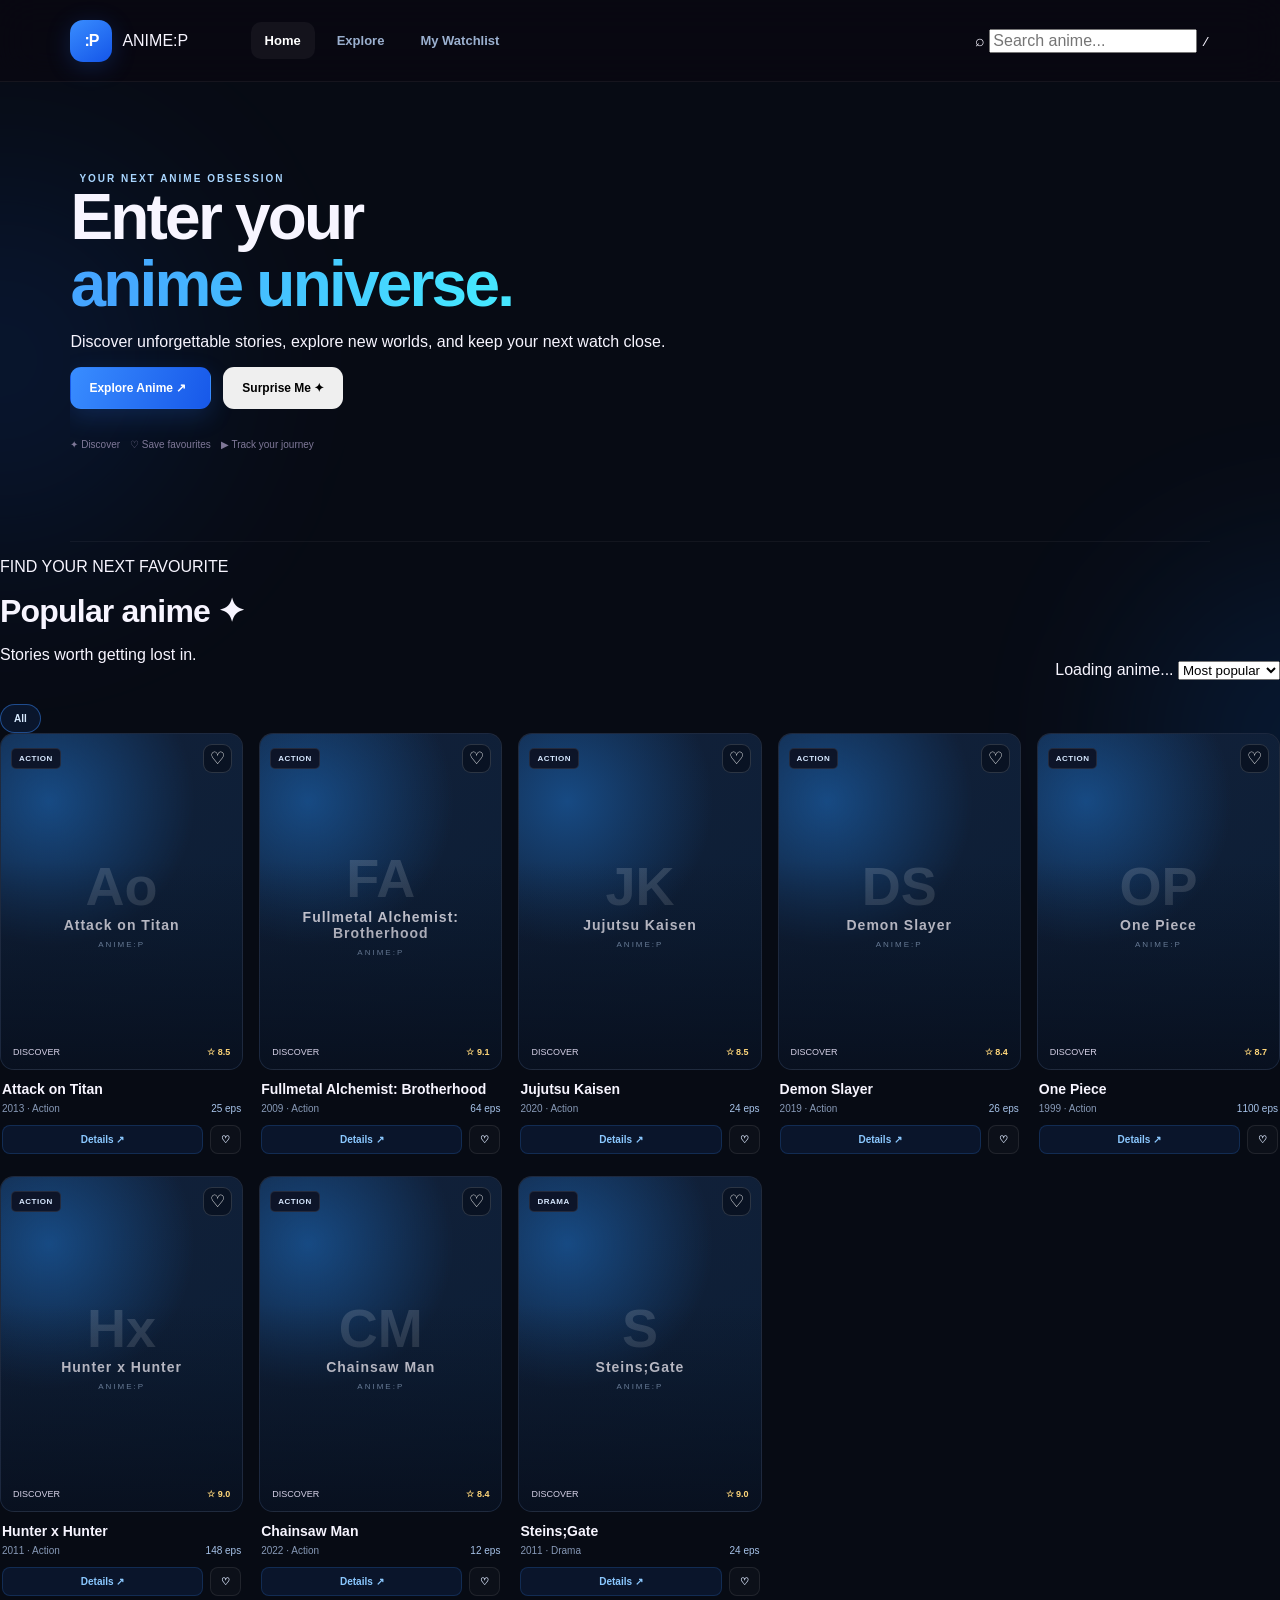
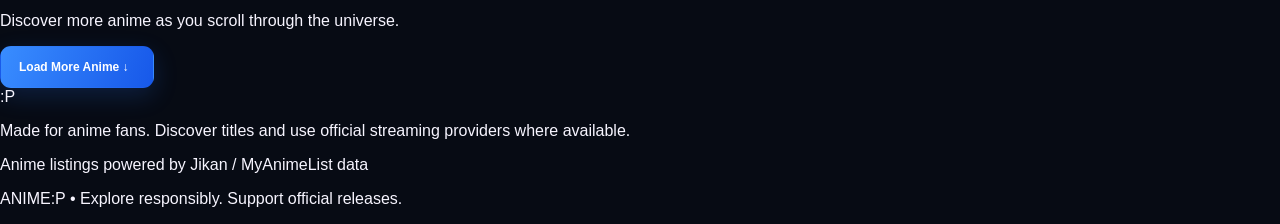
==== commit 930b93cc: "Revise HTML structure and content for clarity Updated theme color and description meta tags, changed" ====
--- a/index.html
+++ b/index.html
@@ -1,191 +1,171 @@
-
 <!DOCTYPE html>
 <html lang="en">
 <head>
   <meta charset="UTF-8">
   <meta name="viewport" content="width=device-width, initial-scale=1.0">
-  <meta name="theme-color" content="#070b14">
-  <meta name="description" content="Anime:P — discover anime, save your watchlist, and watch through authorized video sources.">
+  <meta name="theme-color" content="#080b18">
+  <meta name="description" content="Explore anime, discover new series, and manage your personal anime watchlist with Anime:P.">
   <title>Anime:P — Your Anime Universe</title>
   <link rel="preconnect" href="https://fonts.googleapis.com">
   <link rel="preconnect" href="https://fonts.gstatic.com" crossorigin>
-  <link href="https://fonts.googleapis.com/css2?family=DM+Sans:wght@400;500;600;700;800&family=Space+Grotesk:wght@500;600;700&display=swap" rel="stylesheet">
+  <link href="https://fonts.googleapis.com/css2?family=Inter:wght@400;500;600;700;800;900&display=swap" rel="stylesheet">
   <link rel="stylesheet" href="style.css">
-  <script src="script.js" defer></script>
 </head>
 <body>
   <div class="ambient ambient-one"></div>
   <div class="ambient ambient-two"></div>
 
   <header class="topbar">
-    <a class="brand" href="#" aria-label="Anime:P home">
-      <span class="brand-mark">A:P</span>
-      <span class="brand-word">ANIME<span>:</span>P</span>
+    <a href="#" class="brand" id="homeBrand" aria-label="Anime:P home">
+      <span class="brand-mark">:P</span>
+      <span class="brand-name">ANIME<span>:P</span></span>
     </a>
 
     <nav class="main-nav" aria-label="Main navigation">
       <button class="nav-link active" data-view="home">Home</button>
-      <button class="nav-link" data-view="browse">Discover</button>
-      <button class="nav-link" data-view="watchlist">My List <span id="listCount" class="nav-count">0</span></button>
+      <button class="nav-link" data-view="browse">Explore</button>
+      <button class="nav-link" data-view="watchlist">My Watchlist</button>
     </nav>
 
-    <div class="top-actions">
-      <label class="search-box" aria-label="Search anime">
-        <svg viewBox="0 0 24 24" aria-hidden="true">
-          <circle cx="11" cy="11" r="7"></circle>
-          <path d="m16 16 4 4"></path>
-        </svg>
-        <input id="searchInput" type="search" placeholder="Search anime..." autocomplete="off">
-        <kbd>/</kbd>
-      </label>
-      <button class="avatar" id="profileButton" title="Local profile">A</button>
-    </div>
+    <label class="header-search">
+      <span aria-hidden="true">⌕</span>
+      <input id="searchInput" type="search" placeholder="Search anime..." autocomplete="off">
+      <kbd>/</kbd>
+    </label>
   </header>
 
-  <main>
-    <section id="hero" class="hero">
-      <div class="hero-copy">
-        <div class="eyebrow"><span class="pulse-dot"></span> YOUR NEXT OBSESSION STARTS HERE</div>
-        <p class="hero-kicker">DISCOVER · STREAM · REPEAT</p>
-        <h1>Find your next<br><span>anime obsession.</span></h1>
-        <p class="hero-description">Explore new worlds, meet unforgettable characters, and keep your next episode close.</p>
+  <main class="page-shell">
+    <section class="hero" id="heroSection">
+      <div class="hero-content">
+        <div class="eyebrow"><span class="live-dot"></span> YOUR NEXT ANIME OBSESSION</div>
+        <h1>Enter your<br><span>anime universe.</span></h1>
+        <p>Discover unforgettable stories, explore new worlds, and keep your next watch close.</p>
+        <div class="hero-actions">
+          <button class="btn btn-primary" id="exploreButton">Explore Anime <span>↗</span></button>
+          <button class="btn btn-secondary" id="randomButton">Surprise Me ✦</button>
+        </div>
+        <div class="hero-meta">
+          <span>✦ Discover</span>
+          <span>♡ Save favourites</span>
+          <span>▶ Track your journey</span>
+        </div>
+      </div>
+      <div class="hero-art" aria-hidden="true">
+        <div class="hero-orbit orbit-one"></div>
+        <div class="hero-orbit orbit-two"></div>
+        <div class="hero-symbol">ア</div>
+        <div class="hero-chip chip-top">ANIME:P / EXPLORE</div>
+        <div class="hero-chip chip-bottom">A NEW WORLD AWAITS ✦</div>
+      </div>
+    </section>
 
-        <div class="hero-actions">
-          <button class="btn btn-primary" id="exploreButton"><span>✦</span> Explore anime</button>
-          <button class="btn btn-ghost" id="heroListButton">♡ My watchlist</button>
+    <section class="section" id="continueSection" hidden>
+      <div class="section-heading">
+        <div>
+          <p class="section-kicker">PICK UP WHERE YOU LEFT OFF</p>
+          <h2>Continue watching <span class="heading-icon">↗</span></h2>
         </div>
+        <button class="text-button" id="clearHistoryButton">Clear history</button>
+      </div>
+      <div class="anime-grid compact-grid" id="continueGrid"></div>
+    </section>
 
-        <div class="hero-meta">
-          <span class="meta-chip">ANIME:P</span>
-          <span>Official free streams when available</span>
-          <span class="meta-separator">•</span>
-          <span>Licensed viewing options</span>
+    <section class="section" id="homeTrending">
+      <div class="section-heading">
+        <div>
+          <p class="section-kicker">FIND YOUR NEXT FAVOURITE</p>
+          <h2 id="catalogHeading">Popular anime <span class="heading-icon">✦</span></h2>
+          <p class="section-description" id="catalogDescription">Stories worth getting lost in.</p>
+        </div>
+        <div class="catalog-tools">
+          <span class="result-count" id="resultsCount">Loading anime...</span>
+          <select id="sortSelect" aria-label="Sort anime">
+            <option value="popular">Most popular</option>
+            <option value="score">Highest rated</option>
+            <option value="title">Title A–Z</option>
+          </select>
         </div>
       </div>
 
-      <div class="hero-art" aria-hidden="true">
-        <div class="orbit orbit-one"></div>
-        <div class="orbit orbit-two"></div>
-        <div class="hero-glow"></div>
-        <div class="hero-monogram">A<span>:</span>P</div>
-        <div class="hero-art-caption">
-          <span>ANIME:P</span>
-          <small>ENTER THE MULTIVERSE</small>
-        </div>
-      </div>
-      <div class="hero-bottom-line"></div>
-    </section>
-
-    <section id="continueSection" class="content-section hidden">
-      <div class="section-heading">
-        <div>
-          <p class="section-eyebrow">PICK UP WHERE YOU LEFT OFF</p>
-          <h2>Continue watching <span class="heading-spark">↗</span></h2>
-        </div>
-        <button class="text-button" data-view="history">View history <span>→</span></button>
-      </div>
-      <div id="continueGrid" class="anime-row"></div>
-    </section>
-
-    <section id="homeTrending" class="content-section">
-      <div class="section-heading">
-        <div>
-          <p class="section-eyebrow">THE COMMUNITY'S NEXT FAVORITES</p>
-          <h2>Explore anime <span class="heading-spark">✦</span></h2>
-          <p class="section-subtitle">Discover your next world.</p>
-        </div>
-        <button class="text-button" data-view="browse">View all <span>→</span></button>
+      <div class="genre-bar" id="genreBar" aria-label="Filter by genre">
+        <button class="genre-chip active" data-genre="All">All</button>
       </div>
 
-      <div id="genreChips" class="genre-chips"></div>
-      <div id="animeGrid" class="anime-grid"></div>
+      <div class="status-message" id="statusMessage" role="status" hidden></div>
+      <div class="anime-grid" id="animeGrid"></div>
 
-      <div id="emptyState" class="empty-state hidden">
+      <div class="empty-state" id="emptyState" hidden>
         <div class="empty-icon">⌕</div>
         <h3>No anime found</h3>
-        <p>Try another title or switch up your filters.</p>
-        <button class="btn btn-ghost" id="clearFilters">Clear filters</button>
+        <p>Try another title or choose a different genre.</p>
+        <button class="btn btn-secondary" id="resetFiltersButton">Reset filters</button>
+      </div>
+
+      <div class="load-more-wrap" id="loadMoreWrap">
+        <p id="loadMoreStatus">Discover more anime as you scroll through the universe.</p>
+        <button class="btn btn-primary" id="loadMoreButton">Load More Anime <span>↓</span></button>
       </div>
     </section>
 
-    <section id="watchlistSection" class="content-section hidden">
+    <section class="section" id="watchlistSection" hidden>
       <div class="section-heading">
         <div>
-          <p class="section-eyebrow">YOUR PERSONAL COLLECTION</p>
-          <h2>My watchlist <span class="heading-spark">♡</span></h2>
-          <p class="section-subtitle">Your saved anime lives here on this device.</p>
+          <p class="section-kicker">YOUR PERSONAL COLLECTION</p>
+          <h2>My watchlist <span class="heading-icon">♡</span></h2>
+          <p class="section-description">All the anime you have saved for later.</p>
         </div>
       </div>
-
-      <div id="watchlistGrid" class="anime-grid"></div>
-
-      <div id="watchlistEmpty" class="empty-state">
+      <div class="anime-grid" id="watchlistGrid"></div>
+      <div class="empty-state" id="watchlistEmpty">
         <div class="empty-icon">♡</div>
-        <h3>Your list is waiting</h3>
-        <p>Tap the heart on an anime to save it here.</p>
-        <button class="btn btn-primary" data-view="browse">Find anime</button>
+        <h3>Your watchlist is waiting</h3>
+        <p>Tap the heart on any anime card to save it here.</p>
+        <button class="btn btn-primary" id="browseFromWatchlist">Explore anime</button>
       </div>
     </section>
 
-    <section id="historySection" class="content-section hidden">
-      <div class="section-heading">
-        <div>
-          <p class="section-eyebrow">YOUR RECENTLY OPENED EPISODES</p>
-          <h2>Continue watching <span class="heading-spark">↗</span></h2>
-        </div>
-      </div>
-
-      <div id="historyGrid" class="anime-grid"></div>
-
-      <div id="historyEmpty" class="empty-state">
-        <div class="empty-icon">▷</div>
-        <h3>Nothing playing yet</h3>
-        <p>Open an anime episode and it will appear here.</p>
-        <button class="btn btn-primary" data-view="browse">Discover anime</button>
-      </div>
-    </section>
-
-    <section class="bottom-callout">
-      <div class="callout-symbol">✦</div>
-      <div>
-        <p class="section-eyebrow">YOUR WATCHLIST. YOUR WORLD.</p>
-        <h2>Every great story starts with one episode.</h2>
-        <p>Discover something new and save it for later.</p>
-      </div>
-      <button class="btn btn-primary" data-view="browse">Find your next anime <span>→</span></button>
+    <section class="footer-note">
+      <span class="footer-logo">:P</span>
+      <p>Made for anime fans. Discover titles and use official streaming providers where available.</p>
+      <span class="api-note">Anime listings powered by Jikan / MyAnimeList data</span>
     </section>
   </main>
 
-  <footer class="footer">
-    <a class="footer-brand" href="#">ANIME<span>:</span>P</a>
-    <p>Discover anime. Stream through authorized sources where available.</p>
-    <div>
-      <a href="https://www.youtube.com/" target="_blank" rel="noopener noreferrer">YouTube</a>
-      <span>•</span>
-      <button id="aboutButton">About Anime:P</button>
-    </div>
-    <small>Fan-made discovery interface. Anime titles, artwork, and video rights belong to their respective owners. Availability and embedding permissions may vary by region.</small>
+  <div class="modal-backdrop" id="detailModal" hidden>
+    <section class="detail-modal" role="dialog" aria-modal="true" aria-labelledby="detailTitle">
+      <button class="modal-close" data-close-modal aria-label="Close details">×</button>
+      <div class="detail-banner" id="detailBanner"></div>
+      <div class="detail-body">
+        <div class="detail-poster-wrap">
+          <img id="detailPoster" class="detail-poster" src="" alt="">
+        </div>
+        <div class="detail-copy">
+          <p class="section-kicker" id="detailType">ANIME DETAILS</p>
+          <h2 id="detailTitle">Anime title</h2>
+          <div class="detail-stats" id="detailStats"></div>
+          <div class="detail-genres" id="detailGenres"></div>
+          <p class="detail-synopsis" id="detailSynopsis"></p>
+          <div class="detail-actions">
+            <button class="btn btn-primary" id="watchNowButton">View official options ↗</button>
+            <button class="btn btn-secondary" id="detailSaveButton">♡ Add to watchlist</button>
+          </div>
+          <div class="official-panel">
+            <h3>Episodes & official viewing</h3>
+            <p id="episodeInfo">Episode information may not be available for every title.</p>
+            <div id="officialLinks" class="official-links"></div>
+            <p class="fine-print">Availability and languages depend on each provider and your region. Anime:P does not host or copy video files.</p>
+          </div>
+        </div>
+      </div>
+    </section>
+  </div>
+
+  <div class="toast" id="toast" role="status" aria-live="polite"></div>
+
+  <footer class="site-footer">
+    <p>ANIME<span>:P</span> <span class="footer-divider">•</span> Explore responsibly. Support official releases.</p>
   </footer>
 
-  <div id="toast" class="toast" role="status" aria-live="polite"></div>
-
-  <dialog id="detailDialog" class="app-dialog">
-    <button class="dialog-close" data-close="detailDialog" aria-label="Close">×</button>
-    <div id="detailContent"></div>
-  </dialog>
-
-  <dialog id="playerDialog" class="app-dialog player-dialog">
-    <button class="dialog-close" data-close="playerDialog" aria-label="Close player">×</button>
-    <div id="playerContent"></div>
-  </dialog>
-
-  <dialog id="aboutDialog" class="app-dialog small-dialog">
-    <button class="dialog-close" data-close="aboutDialog" aria-label="Close">×</button>
-    <p class="section-eyebrow">A LITTLE ABOUT US</p>
-    <h2>Anime:P</h2>
-    <p>Anime:P is an independent anime discovery interface. It does not host or re-upload anime episodes.</p>
-    <p>Authorized episode embeds can play inside the player when configured. Otherwise, Anime:P can show a trailer preview and links to official providers. Availability varies by region.</p>
-    <button class="btn btn-primary" data-close="aboutDialog">Got it</button>
-  </dialog>
+  <script src="script.js"></script>
 </body>
 </html>
--- a/style.css
+++ b/style.css
@@ -1,35 +1,183 @@
- :root {
-  --bg:#070b14; --panel:#0e1627; --panel-2:#14213a; --line:rgba(72,165,255,.18);
-  --text:#f7f5ff; --muted:#9bb0cf; --violet:#287bff; --violet-bright:#45a5ff;
-  --blue:#45e6ff; --radius:18px; --font:'DM Sans',sans-serif; --display:'Space Grotesk',sans-serif;
-}
-*{box-sizing:border-box}html{scroll-behavior:smooth}body{margin:0;background:var(--bg);color:var(--text);font-family:var(--font);min-height:100vh;overflow-x:hidden}
-button,input{font:inherit}button{cursor:pointer}a{color:inherit;text-decoration:none}.hidden{display:none!important}
-.ambient{position:absolute;pointer-events:none;filter:blur(100px);opacity:.15;z-index:-1;border-radius:50%}.ambient-one{width:380px;height:380px;background:#1258cf;top:170px;left:-190px}.ambient-two{width:320px;height:320px;background:#0878ff;top:580px;right:-190px}
+
+:root {
+  --bg:#070b14;
+  --panel:#0e1627;
+  --panel-2:#14213a;
+  --line:rgba(72,165,255,.18);
+  --text:#f7f5ff;
+  --muted:#9bb0cf;
+  --violet:#287bff;
+  --violet-bright:#45a5ff;
+  --blue:#45e6ff;
+  --radius:18px;
+  --font:'DM Sans',sans-serif;
+  --display:'Space Grotesk',sans-serif;
+}
+
+*{box-sizing:border-box}
+html{scroll-behavior:smooth}
+body{margin:0;background:var(--bg);color:var(--text);font-family:var(--font);min-height:100vh;overflow-x:hidden}
+button,input{font:inherit}
+button{cursor:pointer}
+a{color:inherit;text-decoration:none}
+.hidden{display:none!important}
+
+.ambient{position:absolute;pointer-events:none;filter:blur(100px);opacity:.15;z-index:-1;border-radius:50%}
+.ambient-one{width:380px;height:380px;background:#1258cf;top:170px;left:-190px}
+.ambient-two{width:320px;height:320px;background:#0878ff;top:580px;right:-190px}
+
 .topbar{height:82px;display:flex;align-items:center;justify-content:space-between;padding:0 clamp(18px,5.5vw,88px);gap:24px;border-bottom:1px solid rgba(255,255,255,.055);background:rgba(9,8,18,.82);backdrop-filter:blur(20px);position:sticky;top:0;z-index:20}
-.brand{display:flex;align-items:center;gap:10px;flex-shrink:0}.brand-mark{width:42px;height:42px;display:grid;place-items:center;border-radius:13px;background:linear-gradient(145deg,#398dff,#1455e8);font:700 16px var(--display);box-shadow:0 5px 25px #287bff35}.brand-mark span,.brand-word span,.footer-brand span{color:var(--blue)}.brand-word{font:700 17px var(--display);letter-spacing:1.4px}
-.main-nav{display:flex;align-items:center;gap:8px;margin-right:auto;margin-left:clamp(10px,3vw,48px)}.nav-link{border:0;background:transparent;color:var(--muted);padding:11px 14px;border-radius:10px;font-size:13px;font-weight:700;transition:.2s}.nav-link:hover,.nav-link.active{color:white;background:#ffffff0c}.nav-count{font-size:10px;background:#287bff;color:white;border-radius:20px;padding:2px 6px;margin-left:4px}
-.top-actions{display:flex;align-items:center;gap:14px}.search-box{height:42px;width:clamp(170px,20vw,260px);display:flex;align-items:center;gap:9px;padding:0 12px;border:1px solid var(--line);background:#ffffff06;border-radius:12px}.search-box svg{width:17px;stroke:#8ca5c8;stroke-width:1.8;fill:none;flex-shrink:0}.search-box input{min-width:0;width:100%;background:transparent;border:0;outline:0;color:white;font-size:12px}.search-box input::placeholder{color:#7c91b2}.search-box kbd{color:#7c91b2;border:1px solid #ffffff20;border-radius:5px;padding:2px 5px;font-size:10px}.avatar{width:37px;height:37px;border:1px solid #398dff75;border-radius:12px;background:linear-gradient(135deg,#16315a,#101c32);color:#b9dcff;font-weight:800}
-.hero{position:relative;min-height:460px;margin:0 clamp(18px,5.5vw,88px);display:flex;align-items:center;overflow:hidden;border-bottom:1px solid #ffffff0c}.hero-copy{position:relative;z-index:2;width:59%;padding:64px 0 74px}.eyebrow,.section-eyebrow{font-size:10px;letter-spacing:2px;font-weight:800;color:#8bc8ff}.eyebrow{display:flex;align-items:center;gap:9px;color:#a9d6ff}.pulse-dot{width:7px;height:7px;border-radius:50%;background:var(--blue);box-shadow:0 0 12px var(--blue)}.hero-kicker{font-size:10px;letter-spacing:3px;color:var(--blue);font-weight:800;margin:32px 0 12px}.hero h1{font:700 clamp(36px,5vw,66px)/1.04 var(--display);letter-spacing:-2.8px;margin:0}.hero h1 span{background:linear-gradient(95deg,#45a5ff 10%,#45e6ff 92%);background-clip:text;-webkit-background-clip:text;color:transparent}.hero-description{max-width:440px;color:#aaa5c1;line-height:1.8;font-size:14px;margin:20px 0 25px}.hero-actions{display:flex;flex-wrap:wrap;gap:12px}.btn{border-radius:11px;padding:13px 18px;font-size:12px;font-weight:800;border:1px solid transparent;transition:transform .2s,filter .2s}.btn:hover{transform:translateY(-2px);filter:brightness(1.1)}.btn-primary{color:white;background:linear-gradient(110deg,#398dff,#1758e9);box-shadow:0 8px 25px #287bff30}.btn-primary span{margin-right:6px}.btn-ghost{background:#ffffff07;border-color:#ffffff18;color:#e2edff}.hero-meta{display:flex;align-items:center;gap:10px;color:#7f7898;font-size:10px;margin-top:30px}.meta-chip{border:1px solid #398dff4a;background:#287bff12;color:#8ecbff;border-radius:5px;padding:5px 7px;font-size:8px;font-weight:800;letter-spacing:1px}.meta-separator{color:#45e6ff}
-.hero-art{position:absolute;right:0;top:0;width:49%;height:100%;display:grid;place-items:center;overflow:hidden}.hero-glow{position:absolute;width:290px;height:290px;border-radius:50%;background:linear-gradient(145deg,#854bff,#137bff);filter:blur(85px);opacity:.35}.hero-monogram{position:relative;font:700 clamp(90px,17vw,220px)/1 var(--display);letter-spacing:-17px;color:#ffffff0a;-webkit-text-stroke:1px #8bc8ff55;text-shadow:0 0 90px #287bff30;transform:rotate(-8deg)}.hero-monogram span{color:#45e6ff60}.orbit{position:absolute;border:1px solid #398dff30;border-radius:50%;transform:rotate(-25deg)}.orbit-one{width:440px;height:180px}.orbit-two{width:370px;height:290px;transform:rotate(52deg);border-color:#45e6ff20}.hero-art-caption{position:absolute;right:8%;bottom:58px;display:flex;flex-direction:column;gap:5px;letter-spacing:3px;font:700 10px var(--display);color:#a9c8ef}.hero-art-caption small{font:500 8px var(--font);color:#7891b4;letter-spacing:2px}.hero-bottom-line{position:absolute;bottom:0;left:0;width:28%;height:2px;background:linear-gradient(90deg,var(--violet),transparent)}
-.content-section{padding:46px clamp(18px,5.5vw,88px) 10px}.section-heading{display:flex;align-items:flex-end;justify-content:space-between;gap:20px;margin-bottom:24px}.section-eyebrow{margin:0 0 9px;font-size:9px}.section-heading h2,.bottom-callout h2{font:700 clamp(23px,3vw,32px)/1.2 var(--display);letter-spacing:-.8px;margin:0}.heading-spark{color:var(--blue);font-size:.8em}.section-subtitle{color:#8fa2c1;font-size:12px;margin:9px 0 0}.text-button{background:transparent;border:0;color:#9acbff;font-size:11px;font-weight:800;padding:8px 0}.text-button span{color:var(--blue);margin-left:5px}.genre-chips{display:flex;flex-wrap:wrap;gap:8px;margin:0 0 22px}.genre-chip{border:1px solid #ffffff12;background:#ffffff05;color:#a3b5d1;border-radius:30px;padding:8px 13px;font-size:10px;font-weight:700;transition:.2s}.genre-chip:hover,.genre-chip.active{border-color:#398dff75;background:#287bff1b;color:#d7eaff}
-.anime-grid{display:grid;grid-template-columns:repeat(5,minmax(0,1fr));gap:22px 16px}.anime-row{display:grid;grid-template-columns:repeat(4,minmax(0,1fr));gap:16px}.anime-card{min-width:0;cursor:pointer;position:relative}.poster{position:relative;aspect-ratio:3/4.15;border-radius:14px;overflow:hidden;background:linear-gradient(145deg,#101b2e,#0b1830);border:1px solid #ffffff12;transition:transform .25s,border-color .25s}.anime-card:hover .poster{transform:translateY(-5px);border-color:#398dff80}.poster img{width:100%;height:100%;object-fit:cover;display:block;transition:transform .5s}.anime-card:hover .poster img{transform:scale(1.04)}.poster-fallback{position:absolute;inset:0;display:flex;flex-direction:column;align-items:center;justify-content:center;text-align:center;padding:15px;background:radial-gradient(circle at 20% 20%,#174a83 0,transparent 44%),linear-gradient(145deg,#12213a,#0b1d34)}.poster-fallback .fallback-symbol{font:700 54px var(--display);color:#ffffff26}.poster-fallback strong{font:700 14px var(--display);letter-spacing:1px;max-width:95%;overflow-wrap:anywhere}.poster-fallback small{color:#9bb5d7;font-size:8px;letter-spacing:2px;margin-top:7px}.poster-overlay{position:absolute;inset:0;background:linear-gradient(0deg,#080f1de8,transparent 62%);pointer-events:none}.poster-top{position:absolute;left:10px;right:10px;top:10px;display:flex;justify-content:space-between;align-items:center;gap:5px}.tag{border-radius:5px;padding:5px 7px;background:#0c0b18c9;border:1px solid #ffffff18;color:#d7e8ff;font-size:8px;font-weight:800;letter-spacing:.5px}.tag.featured{background:#1769d9d9;color:white;border-color:#8bc8ff50}.heart-btn{width:29px;height:29px;border-radius:9px;border:1px solid #ffffff25;background:#080f1db8;color:#fff;font-size:17px;display:grid;place-items:center;line-height:1}.heart-btn.saved{color:#45e6ff;border-color:#45e6ff60;background:#123b66ce}.poster-bottom{position:absolute;left:12px;right:12px;bottom:12px;display:flex;align-items:center;justify-content:space-between;gap:6px}.poster-bottom span{font-size:9px;color:#d5d0e6}.poster-bottom .rating{color:#ffd77a;font-weight:800}.card-info{padding:11px 2px 0}.card-title{font:700 14px var(--display);white-space:nowrap;overflow:hidden;text-overflow:ellipsis;margin:0 0 6px}.card-subtitle{display:flex;justify-content:space-between;gap:6px;color:#8799b6;font-size:10px}.card-subtitle span:last-child{color:#a7c3e9}.card-actions{display:flex;gap:7px;margin-top:11px}.mini-btn{border:1px solid #ffffff15;background:#ffffff06;color:#dce8ff;border-radius:8px;padding:8px 10px;font-size:10px;font-weight:700}.mini-btn:hover{border-color:#398dff88}.mini-btn.watch{flex:1;background:#287bff1a;color:#8bc8ff;border-color:#398dff30}
-.empty-state{text-align:center;padding:54px 20px;border:1px dashed #ffffff1b;border-radius:16px;margin:10px 0 25px}.empty-icon{font-size:34px;color:#45a5ff}.empty-state h3{font:700 18px var(--display);margin:12px 0 7px}.empty-state p{color:#8fa2c1;font-size:12px;margin:0 0 20px}
-.bottom-callout{margin:65px clamp(18px,5.5vw,88px) 50px;padding:27px 30px;border:1px solid #398dff24;border-radius:18px;background:linear-gradient(105deg,#101d32,#0d1728 72%);display:flex;align-items:center;gap:20px}.callout-symbol{width:47px;height:47px;flex-shrink:0;border-radius:14px;display:grid;place-items:center;background:#287bff1d;border:1px solid #287bff40;color:#8bc8ff;font-size:22px}.bottom-callout h2{font-size:20px}.bottom-callout p:not(.section-eyebrow){color:#91a4c2;font-size:11px;margin:7px 0 0}.bottom-callout .btn{margin-left:auto;flex-shrink:0}
-.footer{border-top:1px solid #ffffff0c;padding:30px clamp(18px,5.5vw,88px) 26px;display:flex;align-items:center;gap:18px;flex-wrap:wrap}.footer-brand{font:700 14px var(--display);letter-spacing:2px}.footer p{color:#7891b4;font-size:10px;margin:0 auto 0 0}.footer div{display:flex;gap:12px;color:#8197b7;font-size:10px}.footer div a:hover,.footer button:hover{color:#a5d5ff}.footer button{background:none;border:0;color:inherit;padding:0;font-size:inherit}.footer small{flex-basis:100%;font-size:9px;line-height:1.7;color:#617797;max-width:900px}
-.toast{position:fixed;left:50%;bottom:25px;transform:translate(-50%,20px);opacity:0;pointer-events:none;background:#101d32;border:1px solid #398dff55;color:#eee7ff;padding:12px 17px;border-radius:12px;font-size:12px;z-index:60;box-shadow:0 10px 35px #0008;transition:.25s}.toast.show{opacity:1;transform:translate(-50%,0)}
-.app-dialog{width:min(760px,calc(100% - 28px));max-height:88vh;overflow:auto;background:#0d1524;color:var(--text);border:1px solid #398dff32;border-radius:20px;padding:0;box-shadow:0 25px 100px #000b}.app-dialog::backdrop{background:#05040bd9;backdrop-filter:blur(8px)}.dialog-close{position:sticky;top:12px;float:right;margin:12px 12px -45px 0;width:34px;height:34px;border-radius:11px;background:#080f1ddb;border:1px solid #ffffff20;color:white;font-size:23px;z-index:4}.detail-layout{display:grid;grid-template-columns:230px 1fr;gap:25px;padding:28px}.detail-poster{width:100%;aspect-ratio:3/4.15;object-fit:cover;border-radius:13px;background:#101b2e}.detail-copy{padding:12px 0}.detail-copy h2{font:700 30px var(--display);margin:0 0 9px}.detail-tags{display:flex;gap:7px;flex-wrap:wrap;margin:12px 0}.detail-copy p{font-size:12px;line-height:1.8;color:#b2c2dc}.detail-rating{color:#ffd77a;font-size:12px;font-weight:800}.episode-title{font:700 14px var(--display);margin:22px 0 12px}.episode-list{display:grid;gap:8px}.episode-item{display:flex;align-items:center;gap:12px;background:#ffffff05;border:1px solid #ffffff12;padding:10px;border-radius:10px}.episode-number{width:36px;height:36px;display:grid;place-items:center;background:#287bff20;border-radius:9px;color:#8bc8ff;font-size:11px;font-weight:800;flex-shrink:0}.episode-item div:nth-child(2){min-width:0;flex:1}.episode-item strong{font-size:11px;display:block}.episode-item small{font-size:9px;color:#8fa2c1;display:block;margin-top:4px}.episode-item button{border:0;border-radius:8px;padding:9px 11px;background:linear-gradient(110deg,#398dff,#1758e9);color:white;font-size:10px;font-weight:800;flex-shrink:0}.episode-item button:disabled{background:#1a2a42;color:#7891b4;cursor:not-allowed}
-.player-dialog{width:min(950px,calc(100% - 24px))}.player-wrap{padding:28px}.player-wrap h2{font:700 20px var(--display);margin:0 45px 8px 0}.player-wrap p{color:#9bb0d0;font-size:11px;line-height:1.6}.video-frame{position:relative;width:100%;aspect-ratio:16/9;background:#030814;border-radius:13px;overflow:hidden;margin-top:18px;border:1px solid #ffffff17}.video-frame iframe{position:absolute;inset:0;width:100%;height:100%;border:0}.player-notice{padding:18px;background:#14213a;border:1px solid #ffffff12;border-radius:12px;margin-top:14px}.player-notice strong{font-size:12px}.player-notice p{margin:7px 0 0}.player-notice a{color:#79ddff;text-decoration:underline}.small-dialog{width:min(460px,calc(100% - 28px));padding:30px}.small-dialog h2{font:700 27px var(--display)}.small-dialog p:not(.section-eyebrow){color:#a4b6d2;font-size:12px;line-height:1.8}
-@media(max-width:1050px){.anime-grid{grid-template-columns:repeat(4,minmax(0,1fr))}.hero{min-height:420px}.hero-art{width:43%}.hero-copy{width:67%}.brand-word{display:none}}
-@media(max-width:760px){.topbar{height:auto;min-height:70px;padding:12px 16px;flex-wrap:wrap;gap:12px}.brand-mark{width:37px;height:37px}.main-nav{order:3;width:100%;margin:0;justify-content:space-between;gap:4px}.nav-link{flex:1;padding:9px 7px;font-size:11px}.top-actions{margin-left:auto}.search-box{width:min(48vw,240px);height:38px}.search-box kbd{display:none}.hero{margin:0 18px;min-height:430px}.hero-copy{width:100%;padding:45px 0 54px}.hero h1{font-size:clamp(38px,10vw,57px)}.hero-description{max-width:340px;font-size:12px}.hero-art{width:60%;opacity:.38;right:-15%;}.hero-monogram{font-size:160px}.hero-meta{flex-wrap:wrap;max-width:310px;line-height:1.6}.content-section{padding:36px 18px 6px}.anime-grid{grid-template-columns:repeat(2,minmax(0,1fr));gap:20px 12px}.anime-row{grid-template-columns:repeat(2,minmax(0,1fr))}.section-heading{align-items:flex-start}.section-heading h2{font-size:25px}.section-subtitle{max-width:250px;line-height:1.5}.text-button{white-space:nowrap}.bottom-callout{margin:45px 18px 35px;padding:22px;align-items:flex-start;flex-wrap:wrap}.bottom-callout h2{font-size:18px}.bottom-callout .btn{margin:0;width:100%}.footer{padding:25px 18px;gap:12px}.footer p{flex-basis:calc(100% - 100px)}.footer div{flex-basis:100%}.detail-layout{grid-template-columns:100px 1fr;gap:15px;padding:20px}.detail-copy{padding:3px 0}.detail-copy h2{font-size:22px}.detail-copy p{font-size:11px}.detail-poster{border-radius:9px}.episode-title{margin-top:17px}.episode-item{gap:8px}.episode-item button{padding:8px}.player-wrap{padding:22px 15px}.player-wrap h2{font-size:17px}}
-@media(max-width:390px){.anime-grid{gap:17px 9px}.card-title{font-size:12px}.card-subtitle{font-size:9px}.poster-top{left:7px;right:7px;top:7px}.poster-bottom{left:8px;right:8px;bottom:8px}.tag{font-size:7px;padding:4px 5px}.heart-btn{width:26px;height:26px}.hero-actions .btn{padding:12px}.hero h1{letter-spacing:-1.8px}.detail-layout{grid-template-columns:80px 1fr}.episode-item small{font-size:8px}}
-
-/* Streaming player additions */
+.brand{display:flex;align-items:center;gap:10px;flex-shrink:0}
+.brand-mark{width:42px;height:42px;display:grid;place-items:center;border-radius:13px;background:linear-gradient(145deg,#398dff,#1455e8);font:700 16px var(--display);letter-spacing:-1px;color:#fff;box-shadow:0 5px 25px #287bff35}
+.brand-word{font:700 17px var(--display);letter-spacing:1.4px}
+.brand-word span,.footer-brand span{color:var(--blue)}
+
+.main-nav{display:flex;align-items:center;gap:8px;margin-right:auto;margin-left:clamp(10px,3vw,48px)}
+.nav-link{border:0;background:transparent;color:var(--muted);padding:11px 14px;border-radius:10px;font-size:13px;font-weight:700;transition:.2s}
+.nav-link:hover,.nav-link.active{color:white;background:#ffffff0c}
+.nav-count{font-size:10px;background:#287bff;color:white;border-radius:20px;padding:2px 6px;margin-left:4px}
+
+.top-actions{display:flex;align-items:center;gap:14px}
+.search-box{height:42px;width:clamp(170px,20vw,260px);display:flex;align-items:center;gap:9px;padding:0 12px;border:1px solid var(--line);background:#ffffff06;border-radius:12px}
+.search-box svg{width:17px;stroke:#8ca5c8;stroke-width:1.8;fill:none;flex-shrink:0}
+.search-box input{min-width:0;width:100%;background:transparent;border:0;outline:0;color:white;font-size:12px}
+.search-box input::placeholder{color:#7c91b2}
+.search-box kbd{color:#7c91b2;border:1px solid #ffffff20;border-radius:5px;padding:2px 5px;font-size:10px}
+.avatar{width:37px;height:37px;border:1px solid #398dff75;border-radius:12px;background:linear-gradient(135deg,#16315a,#101c32);color:#b9dcff;font-weight:800}
+
+.hero{position:relative;min-height:460px;margin:0 clamp(18px,5.5vw,88px);display:flex;align-items:center;overflow:hidden;border-bottom:1px solid #ffffff0c}
+.hero-copy{position:relative;z-index:2;width:59%;padding:64px 0 74px}
+.eyebrow,.section-eyebrow{font-size:10px;letter-spacing:2px;font-weight:800;color:#8bc8ff}
+.eyebrow{display:flex;align-items:center;gap:9px;color:#a9d6ff}
+.pulse-dot{width:7px;height:7px;border-radius:50%;background:var(--blue);box-shadow:0 0 12px var(--blue)}
+.hero-kicker{font-size:10px;letter-spacing:3px;color:var(--blue);font-weight:800;margin:32px 0 12px}
+.hero h1{font:700 clamp(36px,5vw,66px)/1.04 var(--display);letter-spacing:-2.8px;margin:0}
+.hero h1 span{background:linear-gradient(95deg,#45a5ff 10%,#45e6ff 92%);background-clip:text;-webkit-background-clip:text;color:transparent}
+.hero-description{max-width:440px;color:#aaa5c1;line-height:1.8;font-size:14px;margin:20px 0 25px}
+.hero-actions{display:flex;flex-wrap:wrap;gap:12px}
+.btn{border-radius:11px;padding:13px 18px;font-size:12px;font-weight:800;border:1px solid transparent;transition:transform .2s,filter .2s}
+.btn:hover{transform:translateY(-2px);filter:brightness(1.1)}
+.btn-primary{color:white;background:linear-gradient(110deg,#398dff,#1758e9);box-shadow:0 8px 25px #287bff30}
+.btn-primary span{margin-right:6px}
+.btn-ghost{background:#ffffff07;border-color:#ffffff18;color:#e2edff}
+.hero-meta{display:flex;align-items:center;gap:10px;color:#7f7898;font-size:10px;margin-top:30px}
+.meta-chip{border:1px solid #398dff4a;background:#287bff12;color:#8ecbff;border-radius:5px;padding:5px 7px;font-size:8px;font-weight:800;letter-spacing:1px}
+.meta-separator{color:#45e6ff}
+
+.hero-art{position:absolute;right:0;top:0;width:49%;height:100%;display:grid;place-items:center;overflow:hidden}
+.hero-glow{position:absolute;width:290px;height:290px;border-radius:50%;background:linear-gradient(145deg,#854bff,#137bff);filter:blur(85px);opacity:.35}
+.hero-monogram{position:relative;font:700 clamp(90px,17vw,220px)/1 var(--display);letter-spacing:-17px;color:#ffffff0a;-webkit-text-stroke:1px #8bc8ff55;text-shadow:0 0 90px #287bff30;transform:rotate(-8deg)}
+.hero-monogram span{color:#45e6ff60}
+.orbit{position:absolute;border:1px solid #398dff30;border-radius:50%;transform:rotate(-25deg)}
+.orbit-one{width:440px;height:180px}
+.orbit-two{width:370px;height:290px;transform:rotate(52deg);border-color:#45e6ff20}
+.hero-art-caption{position:absolute;right:8%;bottom:58px;display:flex;flex-direction:column;gap:5px;letter-spacing:3px;font:700 10px var(--display);color:#a9c8ef}
+.hero-art-caption small{font:500 8px var(--font);color:#7891b4;letter-spacing:2px}
+.hero-bottom-line{position:absolute;bottom:0;left:0;width:28%;height:2px;background:linear-gradient(90deg,var(--violet),transparent)}
+
+.content-section{padding:46px clamp(18px,5.5vw,88px) 10px}
+.section-heading{display:flex;align-items:flex-end;justify-content:space-between;gap:20px;margin-bottom:24px}
+.section-eyebrow{margin:0 0 9px;font-size:9px}
+.section-heading h2,.bottom-callout h2{font:700 clamp(23px,3vw,32px)/1.2 var(--display);letter-spacing:-.8px;margin:0}
+.heading-spark{color:var(--blue);font-size:.8em}
+.section-subtitle{color:#8fa2c1;font-size:12px;margin:9px 0 0}
+.text-button{background:transparent;border:0;color:#9acbff;font-size:11px;font-weight:800;padding:8px 0}
+.text-button span{color:var(--blue);margin-left:5px}
+
+.genre-chips{display:flex;flex-wrap:wrap;gap:8px;margin:0 0 22px}
+.genre-chip{border:1px solid #ffffff12;background:#ffffff05;color:#a3b5d1;border-radius:30px;padding:8px 13px;font-size:10px;font-weight:700;transition:.2s}
+.genre-chip:hover,.genre-chip.active{border-color:#398dff75;background:#287bff1b;color:#d7eaff}
+
+.anime-grid{display:grid;grid-template-columns:repeat(5,minmax(0,1fr));gap:22px 16px}
+.anime-row{display:grid;grid-template-columns:repeat(4,minmax(0,1fr));gap:16px}
+.anime-card{min-width:0;cursor:pointer;position:relative}
+.poster{position:relative;aspect-ratio:3/4.15;border-radius:14px;overflow:hidden;background:linear-gradient(145deg,#101b2e,#0b1830);border:1px solid #ffffff12;transition:transform .25s,border-color .25s}
+.anime-card:hover .poster{transform:translateY(-5px);border-color:#398dff80}
+.poster img{width:100%;height:100%;object-fit:cover;display:block;transition:transform .5s}
+.poster-image{position:absolute;inset:0;width:100%;height:100%;object-fit:cover;display:block;background:#101b2e}
+.anime-card:hover .poster img{transform:scale(1.04)}
+.poster-fallback{position:absolute;inset:0;display:flex;flex-direction:column;align-items:center;justify-content:center;text-align:center;padding:15px;background:radial-gradient(circle at 20% 20%,#174a83 0,transparent 44%),linear-gradient(145deg,#12213a,#0b1d34)}
+.poster-fallback .fallback-symbol{font:700 54px var(--display);color:#ffffff26}
+.poster-fallback strong{font:700 14px var(--display);letter-spacing:1px;max-width:95%;overflow-wrap:anywhere}
+.poster-fallback small{color:#9bb5d7;font-size:8px;letter-spacing:2px;margin-top:7px}
+.poster-overlay{position:absolute;inset:0;background:linear-gradient(0deg,#080f1de8,transparent 62%);pointer-events:none}
+.poster-top{position:absolute;left:10px;right:10px;top:10px;display:flex;justify-content:space-between;align-items:center;gap:5px}
+.tag{border-radius:5px;padding:5px 7px;background:#0c0b18c9;border:1px solid #ffffff18;color:#d7e8ff;font-size:8px;font-weight:800;letter-spacing:.5px}
+.heart-btn{width:29px;height:29px;border-radius:9px;border:1px solid #ffffff25;background:#080f1db8;color:#fff;font-size:17px;display:grid;place-items:center;line-height:1}
+.heart-btn.saved{color:#45e6ff;border-color:#45e6ff60;background:#123b66ce}
+.poster-bottom{position:absolute;left:12px;right:12px;bottom:12px;display:flex;align-items:center;justify-content:space-between;gap:6px}
+.poster-bottom span{font-size:9px;color:#d5d0e6}
+.poster-bottom .rating{color:#ffd77a;font-weight:800}
+.card-info{padding:11px 2px 0}
+.card-title{font:700 14px var(--display);white-space:nowrap;overflow:hidden;text-overflow:ellipsis;margin:0 0 6px}
+.card-subtitle{display:flex;justify-content:space-between;gap:6px;color:#8799b6;font-size:10px}
+.card-subtitle span:last-child{color:#a7c3e9}
+.card-actions{display:flex;gap:7px;margin-top:11px;flex-wrap:wrap}
+.mini-btn{border:1px solid #ffffff15;background:#ffffff06;color:#dce8ff;border-radius:8px;padding:8px 10px;font-size:10px;font-weight:700}
+.mini-btn:hover{border-color:#398dff88}
+.mini-btn.watch{flex:1;background:#287bff1a;color:#8bc8ff;border-color:#398dff30}
+.remove-history{color:#ffb8c0!important;border-color:#ff899522!important;white-space:nowrap}
+.remove-history:hover{background:#4b1722!important;border-color:#ff899566!important}
+
+.empty-state{text-align:center;padding:54px 20px;border:1px dashed #ffffff1b;border-radius:16px;margin:10px 0 25px}
+.empty-icon{font-size:34px;color:#45a5ff}
+.empty-state h3{font:700 18px var(--display);margin:12px 0 7px}
+.empty-state p{color:#8fa2c1;font-size:12px;margin:0 0 20px}
+
+.bottom-callout{margin:65px clamp(18px,5.5vw,88px) 50px;padding:27px 30px;border:1px solid #398dff24;border-radius:18px;background:linear-gradient(105deg,#101d32,#0d1728 72%);display:flex;align-items:center;gap:20px}
+.callout-symbol{width:47px;height:47px;flex-shrink:0;border-radius:14px;display:grid;place-items:center;background:#287bff1d;border:1px solid #287bff40;color:#8bc8ff;font-size:22px}
+.bottom-callout h2{font-size:20px}
+.bottom-callout p:not(.section-eyebrow){color:#91a4c2;font-size:11px;margin:7px 0 0}
+.bottom-callout .btn{margin-left:auto;flex-shrink:0}
+
+.footer{border-top:1px solid #ffffff0c;padding:30px clamp(18px,5.5vw,88px) 26px;display:flex;align-items:center;gap:18px;flex-wrap:wrap}
+.footer-brand{font:700 14px var(--display);letter-spacing:2px}
+.footer p{color:#7891b4;font-size:10px;margin:0 auto 0 0}
+.footer div{display:flex;gap:12px;color:#8197b7;font-size:10px}
+.footer div a:hover,.footer button:hover{color:#a5d5ff}
+.footer button{background:none;border:0;color:inherit;padding:0;font-size:inherit}
+.footer small{flex-basis:100%;font-size:9px;line-height:1.7;color:#617797;max-width:900px}
+
+.toast{position:fixed;left:50%;bottom:25px;transform:translate(-50%,20px);opacity:0;pointer-events:none;background:#101d32;border:1px solid #398dff55;color:#eee7ff;padding:12px 17px;border-radius:12px;font-size:12px;z-index:60;box-shadow:0 10px 35px #0008;transition:.25s}
+.toast.show{opacity:1;transform:translate(-50%,0)}
+
+.app-dialog{width:min(760px,calc(100% - 28px));max-height:88vh;overflow:auto;background:#0d1524;color:var(--text);border:1px solid #398dff32;border-radius:20px;padding:0;box-shadow:0 25px 100px #000b}
+.app-dialog::backdrop{background:#05040bd9;backdrop-filter:blur(8px)}
+.dialog-close{position:sticky;top:12px;float:right;margin:12px 12px -45px 0;width:34px;height:34px;border-radius:11px;background:#080f1ddb;border:1px solid #ffffff20;color:white;font-size:23px;z-index:4}
+
+.detail-layout{display:grid;grid-template-columns:230px 1fr;gap:25px;padding:28px}
+.detail-poster{width:100%;aspect-ratio:3/4.15;position:relative;overflow:hidden;object-fit:cover;border-radius:13px;background:#101b2e}
+.detail-poster .poster-image{width:100%;height:100%;object-fit:cover;border-radius:13px}
+.detail-copy{padding:12px 0}
+.detail-copy h2{font:700 30px var(--display);margin:0 0 9px}
+.detail-tags{display:flex;gap:7px;flex-wrap:wrap;margin:12px 0}
+.detail-copy p{font-size:12px;line-height:1.8;color:#b2c2dc}
+.detail-rating{color:#ffd77a;font-size:12px;font-weight:800}
+.episode-title{font:700 14px var(--display);margin:22px 0 12px}
+.episode-list{display:grid;gap:8px}
+.episode-item{display:flex;align-items:center;gap:12px;background:#ffffff05;border:1px solid #ffffff12;padding:10px;border-radius:10px}
+.episode-number{width:36px;height:36px;display:grid;place-items:center;background:#287bff20;border-radius:9px;color:#8bc8ff;font-size:11px;font-weight:800;flex-shrink:0}
+.episode-item div:nth-child(2){min-width:0;flex:1}
+.episode-item strong{font-size:11px;display:block}
+.episode-item small{font-size:9px;color:#8fa2c1;display:block;margin-top:4px}
+.episode-item button{border:0;border-radius:8px;padding:9px 11px;background:linear-gradient(110deg,#398dff,#1758e9);color:white;font-size:10px;font-weight:800;flex-shrink:0}
+.episode-item button:disabled{background:#1a2a42;color:#7891b4;cursor:not-allowed}
+
+.player-dialog{width:min(950px,calc(100% - 24px))}
+.player-wrap{padding:28px}
+.player-wrap h2{font:700 20px var(--display);margin:0 45px 8px 0}
+.player-wrap p{color:#9bb0d0;font-size:11px;line-height:1.6}
+.video-frame{position:relative;width:100%;aspect-ratio:16/9;background:#030814;border-radius:13px;overflow:hidden;margin-top:18px;border:1px solid #ffffff17}
+.video-frame iframe{position:absolute;inset:0;width:100%;height:100%;border:0}
 .player-actions{display:flex;flex-wrap:wrap;gap:10px;margin-top:14px}
 .player-empty{height:100%;min-height:220px;display:flex;flex-direction:column;align-items:center;justify-content:center;text-align:center;padding:24px;background:radial-gradient(circle at 50% 20%,#173d70,transparent 70%),#080f1d}
 .player-empty-icon{font-size:42px;color:#45e6ff;margin-bottom:10px}
 .player-empty h3{font:700 17px var(--display);margin:0 0 8px}
 .player-empty p{max-width:440px;color:#9bb0cf;font-size:12px;line-height:1.7}
+.player-notice{padding:18px;background:#14213a;border:1px solid #ffffff12;border-radius:12px;margin-top:14px}
+.player-notice strong{font-size:12px}
+.player-notice p{margin:7px 0 0}
+.player-notice a{color:#79ddff;text-decoration:underline}
 .sources-heading{font:700 16px var(--display);margin:22px 0 12px}
 .source-grid{display:grid;grid-template-columns:repeat(2,minmax(0,1fr));gap:10px;margin-top:12px}
 .source-link{display:flex;flex-direction:column;gap:6px;padding:14px;border:1px solid #398dff30;border-radius:11px;background:#0d1b30;transition:.2s}
@@ -39,4 +187,73 @@
 .source-link small,.source-disclaimer{color:#91a4c2;font-size:10px;line-height:1.6}
 .source-disclaimer{margin-top:12px}
 .rating-note,.episode-count{color:#8fa2c1;font-weight:500;font-size:10px}
-@media(max-width:520px){.source-grid{grid-template-columns:1fr}.player-empty{min-height:180px}}
+.small-dialog{width:min(460px,calc(100% - 28px));padding:30px}
+.small-dialog h2{font:700 27px var(--display)}
+.small-dialog p:not(.section-eyebrow){color:#a4b6d2;font-size:12px;line-height:1.8}
+
+@media(max-width:1050px){
+  .anime-grid{grid-template-columns:repeat(4,minmax(0,1fr))}
+  .hero{min-height:420px}
+  .hero-art{width:43%}
+  .hero-copy{width:67%}
+  .brand-word{display:none}
+}
+
+@media(max-width:760px){
+  .topbar{height:auto;min-height:70px;padding:12px 16px;flex-wrap:wrap;gap:12px}
+  .brand-mark{width:37px;height:37px}
+  .main-nav{order:3;width:100%;margin:0;justify-content:space-between;gap:4px}
+  .nav-link{flex:1;padding:9px 7px;font-size:11px}
+  .top-actions{margin-left:auto}
+  .search-box{width:min(48vw,240px);height:38px}
+  .search-box kbd{display:none}
+  .hero{margin:0 18px;min-height:430px}
+  .hero-copy{width:100%;padding:45px 0 54px}
+  .hero h1{font-size:clamp(38px,10vw,57px)}
+  .hero-description{max-width:340px;font-size:12px}
+  .hero-art{width:60%;opacity:.38;right:-15%}
+  .hero-monogram{font-size:160px}
+  .hero-meta{flex-wrap:wrap;max-width:310px;line-height:1.6}
+  .content-section{padding:36px 18px 6px}
+  .anime-grid{grid-template-columns:repeat(2,minmax(0,1fr));gap:20px 12px}
+  .anime-row{grid-template-columns:repeat(2,minmax(0,1fr))}
+  .section-heading{align-items:flex-start}
+  .section-heading h2{font-size:25px}
+  .section-subtitle{max-width:250px;line-height:1.5}
+  .text-button{white-space:nowrap}
+  .bottom-callout{margin:45px 18px 35px;padding:22px;align-items:flex-start;flex-wrap:wrap}
+  .bottom-callout h2{font-size:18px}
+  .bottom-callout .btn{margin:0;width:100%}
+  .footer{padding:25px 18px;gap:12px}
+  .footer p{flex-basis:calc(100% - 100px)}
+  .footer div{flex-basis:100%}
+  .detail-layout{grid-template-columns:100px 1fr;gap:15px;padding:20px}
+  .detail-copy{padding:3px 0}
+  .detail-copy h2{font-size:22px}
+  .detail-copy p{font-size:11px}
+  .detail-poster{border-radius:9px}
+  .episode-title{margin-top:17px}
+  .episode-item{gap:8px}
+  .episode-item button{padding:8px}
+  .player-wrap{padding:22px 15px}
+  .player-wrap h2{font-size:17px}
+}
+
+@media(max-width:520px){
+  .source-grid{grid-template-columns:1fr}
+  .player-empty{min-height:180px}
+}
+
+@media(max-width:390px){
+  .anime-grid{gap:17px 9px}
+  .card-title{font-size:12px}
+  .card-subtitle{font-size:9px}
+  .poster-top{left:7px;right:7px;top:7px}
+  .poster-bottom{left:8px;right:8px;bottom:8px}
+  .tag{font-size:7px;padding:4px 5px}
+  .heart-btn{width:26px;height:26px}
+  .hero-actions .btn{padding:12px}
+  .hero h1{letter-spacing:-1.8px}
+  .detail-layout{grid-template-columns:80px 1fr}
+  .episode-item small{font-size:8px}
+}
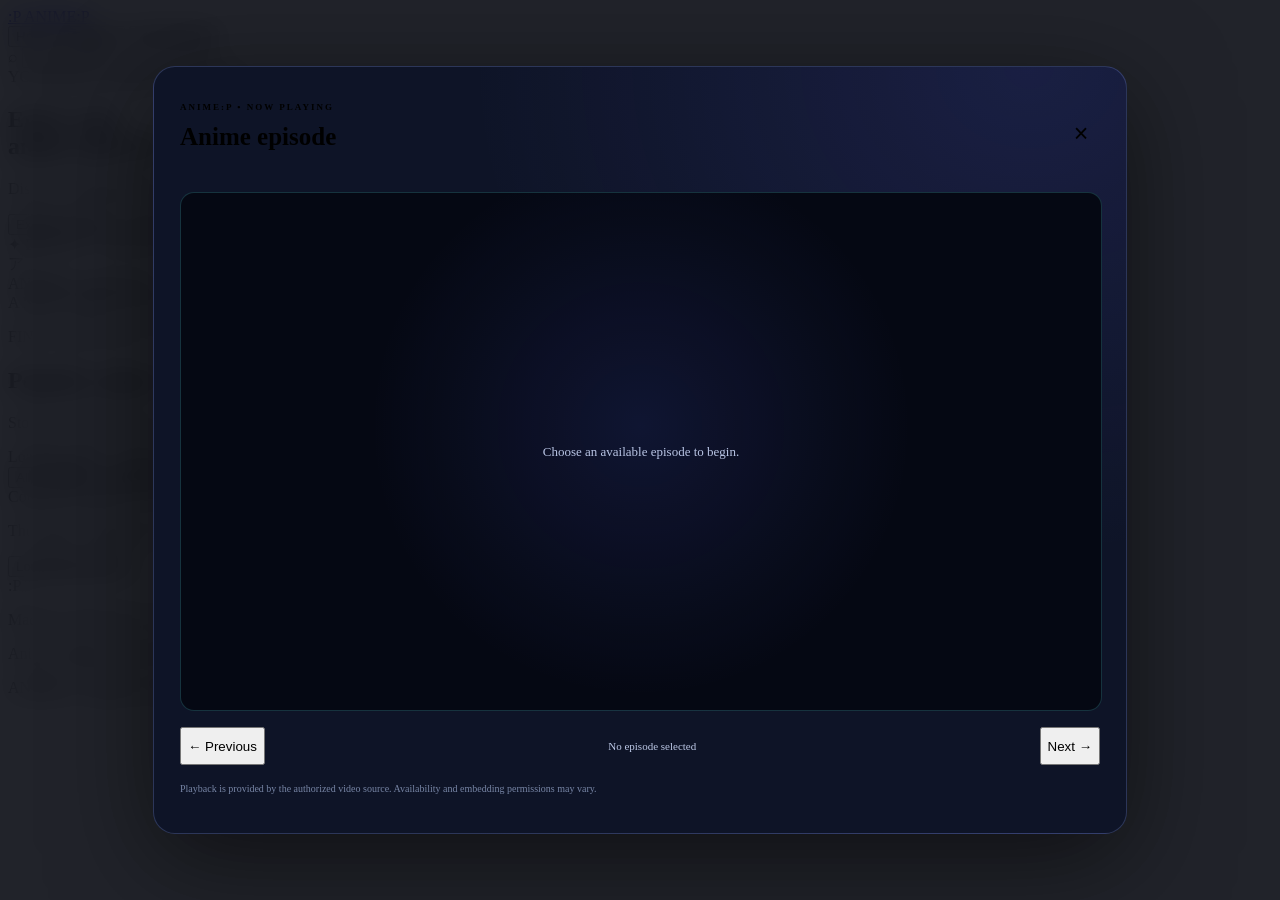
==== commit 2100b60f: "Add player.js script to index.html" ====
--- a/index.html
+++ b/index.html
@@ -166,6 +166,7 @@
     <p>ANIME<span>:P</span> <span class="footer-divider">•</span> Explore responsibly. Support official releases.</p>
   </footer>
 
-  <script src="script.js"></script>
+ <script src="script.js"></script>
+<script src="player.js"></script>
 </body>
 </html>
--- a/style.css
+++ b/style.css
@@ -1,259 +1,161 @@
 
-:root {
-  --bg:#070b14;
-  --panel:#0e1627;
-  --panel-2:#14213a;
-  --line:rgba(72,165,255,.18);
-  --text:#f7f5ff;
-  --muted:#9bb0cf;
-  --violet:#287bff;
-  --violet-bright:#45a5ff;
-  --blue:#45e6ff;
-  --radius:18px;
-  --font:'DM Sans',sans-serif;
-  --display:'Space Grotesk',sans-serif;
+/* =========================================================
+   ANIME:P PLAYER ADD-ON — isolated styles
+   Existing site styles remain unchanged.
+========================================================= */
+
+.ap-player-backdrop {
+  position: fixed;
+  inset: 0;
+  z-index: 200;
+  padding: 20px;
+  display: grid;
+  place-items: center;
+  overflow-y: auto;
+  background: rgba(3, 5, 13, .88);
+  backdrop-filter: blur(14px);
 }
 
-*{box-sizing:border-box}
-html{scroll-behavior:smooth}
-body{margin:0;background:var(--bg);color:var(--text);font-family:var(--font);min-height:100vh;overflow-x:hidden}
-button,input{font:inherit}
-button{cursor:pointer}
-a{color:inherit;text-decoration:none}
-.hidden{display:none!important}
-
-.ambient{position:absolute;pointer-events:none;filter:blur(100px);opacity:.15;z-index:-1;border-radius:50%}
-.ambient-one{width:380px;height:380px;background:#1258cf;top:170px;left:-190px}
-.ambient-two{width:320px;height:320px;background:#0878ff;top:580px;right:-190px}
-
-.topbar{height:82px;display:flex;align-items:center;justify-content:space-between;padding:0 clamp(18px,5.5vw,88px);gap:24px;border-bottom:1px solid rgba(255,255,255,.055);background:rgba(9,8,18,.82);backdrop-filter:blur(20px);position:sticky;top:0;z-index:20}
-.brand{display:flex;align-items:center;gap:10px;flex-shrink:0}
-.brand-mark{width:42px;height:42px;display:grid;place-items:center;border-radius:13px;background:linear-gradient(145deg,#398dff,#1455e8);font:700 16px var(--display);letter-spacing:-1px;color:#fff;box-shadow:0 5px 25px #287bff35}
-.brand-word{font:700 17px var(--display);letter-spacing:1.4px}
-.brand-word span,.footer-brand span{color:var(--blue)}
-
-.main-nav{display:flex;align-items:center;gap:8px;margin-right:auto;margin-left:clamp(10px,3vw,48px)}
-.nav-link{border:0;background:transparent;color:var(--muted);padding:11px 14px;border-radius:10px;font-size:13px;font-weight:700;transition:.2s}
-.nav-link:hover,.nav-link.active{color:white;background:#ffffff0c}
-.nav-count{font-size:10px;background:#287bff;color:white;border-radius:20px;padding:2px 6px;margin-left:4px}
-
-.top-actions{display:flex;align-items:center;gap:14px}
-.search-box{height:42px;width:clamp(170px,20vw,260px);display:flex;align-items:center;gap:9px;padding:0 12px;border:1px solid var(--line);background:#ffffff06;border-radius:12px}
-.search-box svg{width:17px;stroke:#8ca5c8;stroke-width:1.8;fill:none;flex-shrink:0}
-.search-box input{min-width:0;width:100%;background:transparent;border:0;outline:0;color:white;font-size:12px}
-.search-box input::placeholder{color:#7c91b2}
-.search-box kbd{color:#7c91b2;border:1px solid #ffffff20;border-radius:5px;padding:2px 5px;font-size:10px}
-.avatar{width:37px;height:37px;border:1px solid #398dff75;border-radius:12px;background:linear-gradient(135deg,#16315a,#101c32);color:#b9dcff;font-weight:800}
-
-.hero{position:relative;min-height:460px;margin:0 clamp(18px,5.5vw,88px);display:flex;align-items:center;overflow:hidden;border-bottom:1px solid #ffffff0c}
-.hero-copy{position:relative;z-index:2;width:59%;padding:64px 0 74px}
-.eyebrow,.section-eyebrow{font-size:10px;letter-spacing:2px;font-weight:800;color:#8bc8ff}
-.eyebrow{display:flex;align-items:center;gap:9px;color:#a9d6ff}
-.pulse-dot{width:7px;height:7px;border-radius:50%;background:var(--blue);box-shadow:0 0 12px var(--blue)}
-.hero-kicker{font-size:10px;letter-spacing:3px;color:var(--blue);font-weight:800;margin:32px 0 12px}
-.hero h1{font:700 clamp(36px,5vw,66px)/1.04 var(--display);letter-spacing:-2.8px;margin:0}
-.hero h1 span{background:linear-gradient(95deg,#45a5ff 10%,#45e6ff 92%);background-clip:text;-webkit-background-clip:text;color:transparent}
-.hero-description{max-width:440px;color:#aaa5c1;line-height:1.8;font-size:14px;margin:20px 0 25px}
-.hero-actions{display:flex;flex-wrap:wrap;gap:12px}
-.btn{border-radius:11px;padding:13px 18px;font-size:12px;font-weight:800;border:1px solid transparent;transition:transform .2s,filter .2s}
-.btn:hover{transform:translateY(-2px);filter:brightness(1.1)}
-.btn-primary{color:white;background:linear-gradient(110deg,#398dff,#1758e9);box-shadow:0 8px 25px #287bff30}
-.btn-primary span{margin-right:6px}
-.btn-ghost{background:#ffffff07;border-color:#ffffff18;color:#e2edff}
-.hero-meta{display:flex;align-items:center;gap:10px;color:#7f7898;font-size:10px;margin-top:30px}
-.meta-chip{border:1px solid #398dff4a;background:#287bff12;color:#8ecbff;border-radius:5px;padding:5px 7px;font-size:8px;font-weight:800;letter-spacing:1px}
-.meta-separator{color:#45e6ff}
-
-.hero-art{position:absolute;right:0;top:0;width:49%;height:100%;display:grid;place-items:center;overflow:hidden}
-.hero-glow{position:absolute;width:290px;height:290px;border-radius:50%;background:linear-gradient(145deg,#854bff,#137bff);filter:blur(85px);opacity:.35}
-.hero-monogram{position:relative;font:700 clamp(90px,17vw,220px)/1 var(--display);letter-spacing:-17px;color:#ffffff0a;-webkit-text-stroke:1px #8bc8ff55;text-shadow:0 0 90px #287bff30;transform:rotate(-8deg)}
-.hero-monogram span{color:#45e6ff60}
-.orbit{position:absolute;border:1px solid #398dff30;border-radius:50%;transform:rotate(-25deg)}
-.orbit-one{width:440px;height:180px}
-.orbit-two{width:370px;height:290px;transform:rotate(52deg);border-color:#45e6ff20}
-.hero-art-caption{position:absolute;right:8%;bottom:58px;display:flex;flex-direction:column;gap:5px;letter-spacing:3px;font:700 10px var(--display);color:#a9c8ef}
-.hero-art-caption small{font:500 8px var(--font);color:#7891b4;letter-spacing:2px}
-.hero-bottom-line{position:absolute;bottom:0;left:0;width:28%;height:2px;background:linear-gradient(90deg,var(--violet),transparent)}
-
-.content-section{padding:46px clamp(18px,5.5vw,88px) 10px}
-.section-heading{display:flex;align-items:flex-end;justify-content:space-between;gap:20px;margin-bottom:24px}
-.section-eyebrow{margin:0 0 9px;font-size:9px}
-.section-heading h2,.bottom-callout h2{font:700 clamp(23px,3vw,32px)/1.2 var(--display);letter-spacing:-.8px;margin:0}
-.heading-spark{color:var(--blue);font-size:.8em}
-.section-subtitle{color:#8fa2c1;font-size:12px;margin:9px 0 0}
-.text-button{background:transparent;border:0;color:#9acbff;font-size:11px;font-weight:800;padding:8px 0}
-.text-button span{color:var(--blue);margin-left:5px}
-
-.genre-chips{display:flex;flex-wrap:wrap;gap:8px;margin:0 0 22px}
-.genre-chip{border:1px solid #ffffff12;background:#ffffff05;color:#a3b5d1;border-radius:30px;padding:8px 13px;font-size:10px;font-weight:700;transition:.2s}
-.genre-chip:hover,.genre-chip.active{border-color:#398dff75;background:#287bff1b;color:#d7eaff}
-
-.anime-grid{display:grid;grid-template-columns:repeat(5,minmax(0,1fr));gap:22px 16px}
-.anime-row{display:grid;grid-template-columns:repeat(4,minmax(0,1fr));gap:16px}
-.anime-card{min-width:0;cursor:pointer;position:relative}
-.poster{position:relative;aspect-ratio:3/4.15;border-radius:14px;overflow:hidden;background:linear-gradient(145deg,#101b2e,#0b1830);border:1px solid #ffffff12;transition:transform .25s,border-color .25s}
-.anime-card:hover .poster{transform:translateY(-5px);border-color:#398dff80}
-.poster img{width:100%;height:100%;object-fit:cover;display:block;transition:transform .5s}
-.poster-image{position:absolute;inset:0;width:100%;height:100%;object-fit:cover;display:block;background:#101b2e}
-.anime-card:hover .poster img{transform:scale(1.04)}
-.poster-fallback{position:absolute;inset:0;display:flex;flex-direction:column;align-items:center;justify-content:center;text-align:center;padding:15px;background:radial-gradient(circle at 20% 20%,#174a83 0,transparent 44%),linear-gradient(145deg,#12213a,#0b1d34)}
-.poster-fallback .fallback-symbol{font:700 54px var(--display);color:#ffffff26}
-.poster-fallback strong{font:700 14px var(--display);letter-spacing:1px;max-width:95%;overflow-wrap:anywhere}
-.poster-fallback small{color:#9bb5d7;font-size:8px;letter-spacing:2px;margin-top:7px}
-.poster-overlay{position:absolute;inset:0;background:linear-gradient(0deg,#080f1de8,transparent 62%);pointer-events:none}
-.poster-top{position:absolute;left:10px;right:10px;top:10px;display:flex;justify-content:space-between;align-items:center;gap:5px}
-.tag{border-radius:5px;padding:5px 7px;background:#0c0b18c9;border:1px solid #ffffff18;color:#d7e8ff;font-size:8px;font-weight:800;letter-spacing:.5px}
-.heart-btn{width:29px;height:29px;border-radius:9px;border:1px solid #ffffff25;background:#080f1db8;color:#fff;font-size:17px;display:grid;place-items:center;line-height:1}
-.heart-btn.saved{color:#45e6ff;border-color:#45e6ff60;background:#123b66ce}
-.poster-bottom{position:absolute;left:12px;right:12px;bottom:12px;display:flex;align-items:center;justify-content:space-between;gap:6px}
-.poster-bottom span{font-size:9px;color:#d5d0e6}
-.poster-bottom .rating{color:#ffd77a;font-weight:800}
-.card-info{padding:11px 2px 0}
-.card-title{font:700 14px var(--display);white-space:nowrap;overflow:hidden;text-overflow:ellipsis;margin:0 0 6px}
-.card-subtitle{display:flex;justify-content:space-between;gap:6px;color:#8799b6;font-size:10px}
-.card-subtitle span:last-child{color:#a7c3e9}
-.card-actions{display:flex;gap:7px;margin-top:11px;flex-wrap:wrap}
-.mini-btn{border:1px solid #ffffff15;background:#ffffff06;color:#dce8ff;border-radius:8px;padding:8px 10px;font-size:10px;font-weight:700}
-.mini-btn:hover{border-color:#398dff88}
-.mini-btn.watch{flex:1;background:#287bff1a;color:#8bc8ff;border-color:#398dff30}
-.remove-history{color:#ffb8c0!important;border-color:#ff899522!important;white-space:nowrap}
-.remove-history:hover{background:#4b1722!important;border-color:#ff899566!important}
-
-.empty-state{text-align:center;padding:54px 20px;border:1px dashed #ffffff1b;border-radius:16px;margin:10px 0 25px}
-.empty-icon{font-size:34px;color:#45a5ff}
-.empty-state h3{font:700 18px var(--display);margin:12px 0 7px}
-.empty-state p{color:#8fa2c1;font-size:12px;margin:0 0 20px}
-
-.bottom-callout{margin:65px clamp(18px,5.5vw,88px) 50px;padding:27px 30px;border:1px solid #398dff24;border-radius:18px;background:linear-gradient(105deg,#101d32,#0d1728 72%);display:flex;align-items:center;gap:20px}
-.callout-symbol{width:47px;height:47px;flex-shrink:0;border-radius:14px;display:grid;place-items:center;background:#287bff1d;border:1px solid #287bff40;color:#8bc8ff;font-size:22px}
-.bottom-callout h2{font-size:20px}
-.bottom-callout p:not(.section-eyebrow){color:#91a4c2;font-size:11px;margin:7px 0 0}
-.bottom-callout .btn{margin-left:auto;flex-shrink:0}
-
-.footer{border-top:1px solid #ffffff0c;padding:30px clamp(18px,5.5vw,88px) 26px;display:flex;align-items:center;gap:18px;flex-wrap:wrap}
-.footer-brand{font:700 14px var(--display);letter-spacing:2px}
-.footer p{color:#7891b4;font-size:10px;margin:0 auto 0 0}
-.footer div{display:flex;gap:12px;color:#8197b7;font-size:10px}
-.footer div a:hover,.footer button:hover{color:#a5d5ff}
-.footer button{background:none;border:0;color:inherit;padding:0;font-size:inherit}
-.footer small{flex-basis:100%;font-size:9px;line-height:1.7;color:#617797;max-width:900px}
-
-.toast{position:fixed;left:50%;bottom:25px;transform:translate(-50%,20px);opacity:0;pointer-events:none;background:#101d32;border:1px solid #398dff55;color:#eee7ff;padding:12px 17px;border-radius:12px;font-size:12px;z-index:60;box-shadow:0 10px 35px #0008;transition:.25s}
-.toast.show{opacity:1;transform:translate(-50%,0)}
-
-.app-dialog{width:min(760px,calc(100% - 28px));max-height:88vh;overflow:auto;background:#0d1524;color:var(--text);border:1px solid #398dff32;border-radius:20px;padding:0;box-shadow:0 25px 100px #000b}
-.app-dialog::backdrop{background:#05040bd9;backdrop-filter:blur(8px)}
-.dialog-close{position:sticky;top:12px;float:right;margin:12px 12px -45px 0;width:34px;height:34px;border-radius:11px;background:#080f1ddb;border:1px solid #ffffff20;color:white;font-size:23px;z-index:4}
-
-.detail-layout{display:grid;grid-template-columns:230px 1fr;gap:25px;padding:28px}
-.detail-poster{width:100%;aspect-ratio:3/4.15;position:relative;overflow:hidden;object-fit:cover;border-radius:13px;background:#101b2e}
-.detail-poster .poster-image{width:100%;height:100%;object-fit:cover;border-radius:13px}
-.detail-copy{padding:12px 0}
-.detail-copy h2{font:700 30px var(--display);margin:0 0 9px}
-.detail-tags{display:flex;gap:7px;flex-wrap:wrap;margin:12px 0}
-.detail-copy p{font-size:12px;line-height:1.8;color:#b2c2dc}
-.detail-rating{color:#ffd77a;font-size:12px;font-weight:800}
-.episode-title{font:700 14px var(--display);margin:22px 0 12px}
-.episode-list{display:grid;gap:8px}
-.episode-item{display:flex;align-items:center;gap:12px;background:#ffffff05;border:1px solid #ffffff12;padding:10px;border-radius:10px}
-.episode-number{width:36px;height:36px;display:grid;place-items:center;background:#287bff20;border-radius:9px;color:#8bc8ff;font-size:11px;font-weight:800;flex-shrink:0}
-.episode-item div:nth-child(2){min-width:0;flex:1}
-.episode-item strong{font-size:11px;display:block}
-.episode-item small{font-size:9px;color:#8fa2c1;display:block;margin-top:4px}
-.episode-item button{border:0;border-radius:8px;padding:9px 11px;background:linear-gradient(110deg,#398dff,#1758e9);color:white;font-size:10px;font-weight:800;flex-shrink:0}
-.episode-item button:disabled{background:#1a2a42;color:#7891b4;cursor:not-allowed}
-
-.player-dialog{width:min(950px,calc(100% - 24px))}
-.player-wrap{padding:28px}
-.player-wrap h2{font:700 20px var(--display);margin:0 45px 8px 0}
-.player-wrap p{color:#9bb0d0;font-size:11px;line-height:1.6}
-.video-frame{position:relative;width:100%;aspect-ratio:16/9;background:#030814;border-radius:13px;overflow:hidden;margin-top:18px;border:1px solid #ffffff17}
-.video-frame iframe{position:absolute;inset:0;width:100%;height:100%;border:0}
-.player-actions{display:flex;flex-wrap:wrap;gap:10px;margin-top:14px}
-.player-empty{height:100%;min-height:220px;display:flex;flex-direction:column;align-items:center;justify-content:center;text-align:center;padding:24px;background:radial-gradient(circle at 50% 20%,#173d70,transparent 70%),#080f1d}
-.player-empty-icon{font-size:42px;color:#45e6ff;margin-bottom:10px}
-.player-empty h3{font:700 17px var(--display);margin:0 0 8px}
-.player-empty p{max-width:440px;color:#9bb0cf;font-size:12px;line-height:1.7}
-.player-notice{padding:18px;background:#14213a;border:1px solid #ffffff12;border-radius:12px;margin-top:14px}
-.player-notice strong{font-size:12px}
-.player-notice p{margin:7px 0 0}
-.player-notice a{color:#79ddff;text-decoration:underline}
-.sources-heading{font:700 16px var(--display);margin:22px 0 12px}
-.source-grid{display:grid;grid-template-columns:repeat(2,minmax(0,1fr));gap:10px;margin-top:12px}
-.source-link{display:flex;flex-direction:column;gap:6px;padding:14px;border:1px solid #398dff30;border-radius:11px;background:#0d1b30;transition:.2s}
-.source-link:hover{border-color:#45e6ff80;background:#102544;transform:translateY(-2px)}
-.source-link span{color:#45e6ff;font-size:8px;font-weight:800;letter-spacing:1px}
-.source-link strong{font-size:12px}
-.source-link small,.source-disclaimer{color:#91a4c2;font-size:10px;line-height:1.6}
-.source-disclaimer{margin-top:12px}
-.rating-note,.episode-count{color:#8fa2c1;font-weight:500;font-size:10px}
-.small-dialog{width:min(460px,calc(100% - 28px));padding:30px}
-.small-dialog h2{font:700 27px var(--display)}
-.small-dialog p:not(.section-eyebrow){color:#a4b6d2;font-size:12px;line-height:1.8}
-
-@media(max-width:1050px){
-  .anime-grid{grid-template-columns:repeat(4,minmax(0,1fr))}
-  .hero{min-height:420px}
-  .hero-art{width:43%}
-  .hero-copy{width:67%}
-  .brand-word{display:none}
+.ap-player-dialog {
+  width: min(920px, 100%);
+  padding: clamp(16px, 3vw, 26px);
+  border: 1px solid rgba(143, 169, 255, .23);
+  border-radius: 22px;
+  background:
+    radial-gradient(ellipse at 90% 0%, rgba(104, 104, 255, .13), transparent 45%),
+    #0e1427;
+  box-shadow: 0 25px 100px rgba(0, 0, 0, .55);
 }
 
-@media(max-width:760px){
-  .topbar{height:auto;min-height:70px;padding:12px 16px;flex-wrap:wrap;gap:12px}
-  .brand-mark{width:37px;height:37px}
-  .main-nav{order:3;width:100%;margin:0;justify-content:space-between;gap:4px}
-  .nav-link{flex:1;padding:9px 7px;font-size:11px}
-  .top-actions{margin-left:auto}
-  .search-box{width:min(48vw,240px);height:38px}
-  .search-box kbd{display:none}
-  .hero{margin:0 18px;min-height:430px}
-  .hero-copy{width:100%;padding:45px 0 54px}
-  .hero h1{font-size:clamp(38px,10vw,57px)}
-  .hero-description{max-width:340px;font-size:12px}
-  .hero-art{width:60%;opacity:.38;right:-15%}
-  .hero-monogram{font-size:160px}
-  .hero-meta{flex-wrap:wrap;max-width:310px;line-height:1.6}
-  .content-section{padding:36px 18px 6px}
-  .anime-grid{grid-template-columns:repeat(2,minmax(0,1fr));gap:20px 12px}
-  .anime-row{grid-template-columns:repeat(2,minmax(0,1fr))}
-  .section-heading{align-items:flex-start}
-  .section-heading h2{font-size:25px}
-  .section-subtitle{max-width:250px;line-height:1.5}
-  .text-button{white-space:nowrap}
-  .bottom-callout{margin:45px 18px 35px;padding:22px;align-items:flex-start;flex-wrap:wrap}
-  .bottom-callout h2{font-size:18px}
-  .bottom-callout .btn{margin:0;width:100%}
-  .footer{padding:25px 18px;gap:12px}
-  .footer p{flex-basis:calc(100% - 100px)}
-  .footer div{flex-basis:100%}
-  .detail-layout{grid-template-columns:100px 1fr;gap:15px;padding:20px}
-  .detail-copy{padding:3px 0}
-  .detail-copy h2{font-size:22px}
-  .detail-copy p{font-size:11px}
-  .detail-poster{border-radius:9px}
-  .episode-title{margin-top:17px}
-  .episode-item{gap:8px}
-  .episode-item button{padding:8px}
-  .player-wrap{padding:22px 15px}
-  .player-wrap h2{font-size:17px}
+.ap-player-header {
+  display: flex;
+  align-items: center;
+  justify-content: space-between;
+  gap: 16px;
+  margin-bottom: 18px;
 }
 
-@media(max-width:520px){
-  .source-grid{grid-template-columns:1fr}
-  .player-empty{min-height:180px}
+.ap-player-kicker {
+  color: var(--cyan);
+  font-size: 9px;
+  font-weight: 800;
+  letter-spacing: 2px;
 }
 
-@media(max-width:390px){
-  .anime-grid{gap:17px 9px}
-  .card-title{font-size:12px}
-  .card-subtitle{font-size:9px}
-  .poster-top{left:7px;right:7px;top:7px}
-  .poster-bottom{left:8px;right:8px;bottom:8px}
-  .tag{font-size:7px;padding:4px 5px}
-  .heart-btn{width:26px;height:26px}
-  .hero-actions .btn{padding:12px}
-  .hero h1{letter-spacing:-1.8px}
-  .detail-layout{grid-template-columns:80px 1fr}
-  .episode-item small{font-size:8px}
+.ap-player-header h2 {
+  margin-top: 5px;
+  font-size: clamp(17px, 3vw, 25px);
+  line-height: 1.3;
+  overflow-wrap: anywhere;
 }
+
+.ap-player-close {
+  flex-shrink: 0;
+  width: 38px;
+  height: 38px;
+  border: 1px solid var(--line);
+  border-radius: 50%;
+  color: var(--text);
+  background: var(--panel-2);
+  font-size: 25px;
+}
+
+.ap-player-close:hover {
+  border-color: var(--cyan);
+  color: var(--cyan);
+}
+
+.ap-player-screen {
+  position: relative;
+  display: grid;
+  place-items: center;
+  width: 100%;
+  aspect-ratio: 16 / 9;
+  min-height: 190px;
+  overflow: hidden;
+  border: 1px solid rgba(101, 242, 255, .18);
+  border-radius: 14px;
+  background:
+    radial-gradient(circle at 50% 45%, rgba(88, 110, 255, .13), transparent 50%),
+    #050813;
+}
+
+.ap-player-frame {
+  display: block;
+  width: 100%;
+  height: 100%;
+  min-height: 190px;
+  position: absolute;
+  inset: 0;
+  border: 0;
+  background: #050813;
+}
+
+.ap-player-message {
+  max-width: 500px;
+  padding: 24px;
+  color: #b9c5e5;
+  text-align: center;
+  font-size: 13px;
+  line-height: 1.8;
+}
+
+.ap-player-controls {
+  display: flex;
+  align-items: center;
+  justify-content: space-between;
+  flex-wrap: wrap;
+  gap: 12px;
+  margin-top: 16px;
+}
+
+.ap-player-controls > span {
+  flex: 1;
+  text-align: center;
+  color: #bdc9e7;
+  font-size: 11px;
+}
+
+.ap-player-controls button {
+  min-height: 38px;
+}
+
+.ap-player-controls button:disabled {
+  opacity: .4;
+}
+
+.ap-player-note {
+  margin-top: 15px;
+  color: #7785a5;
+  font-size: 10px;
+  line-height: 1.7;
+}
+
+.ap-play-button {
+  white-space: nowrap;
+}
+
+@media (max-width: 520px) {
+  .ap-player-backdrop {
+    padding: 10px;
+  }
+
+  .ap-player-dialog {
+    padding: 14px;
+    border-radius: 16px;
+  }
+
+  .ap-player-screen,
+  .ap-player-frame {
+    min-height: 180px;
+  }
+
+  .ap-player-controls {
+    justify-content: center;
+  }
+
+  .ap-player-controls > span {
+    order: -1;
+    flex-basis: 100%;
+  }
+}
